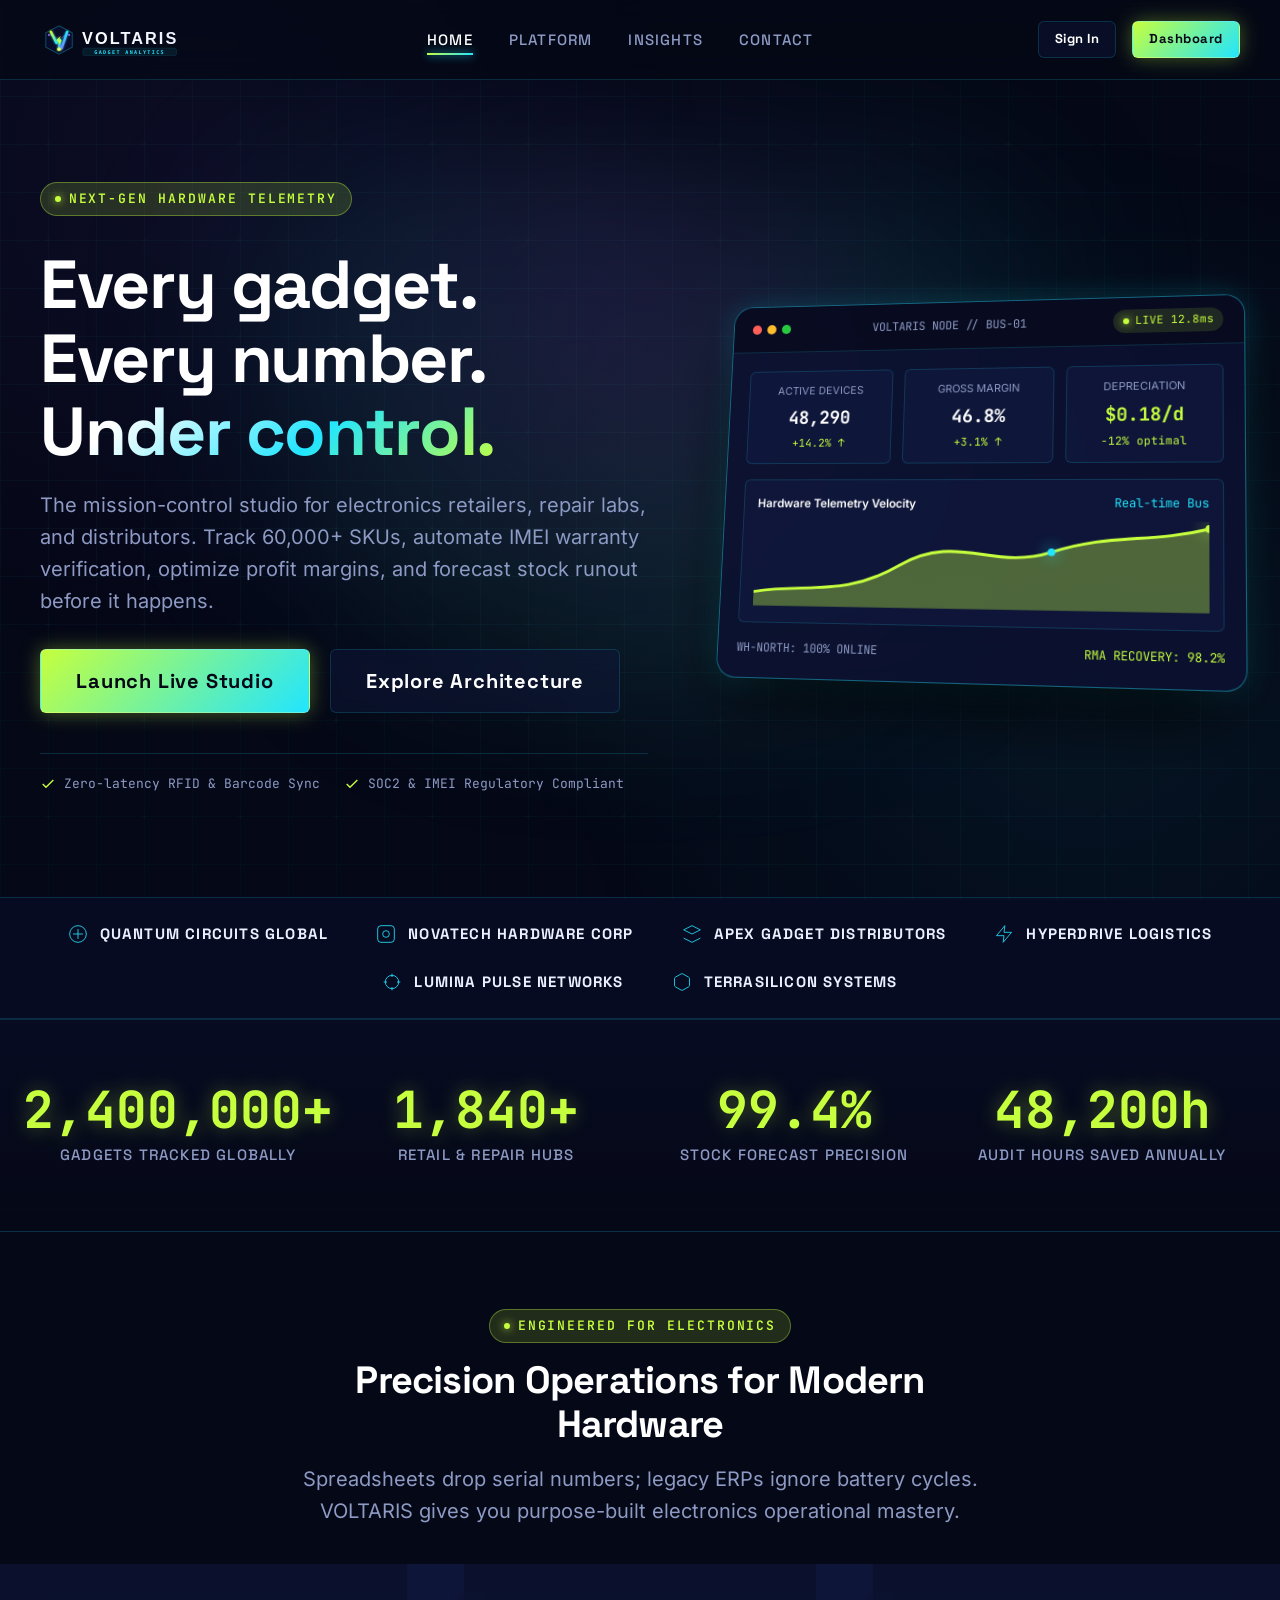
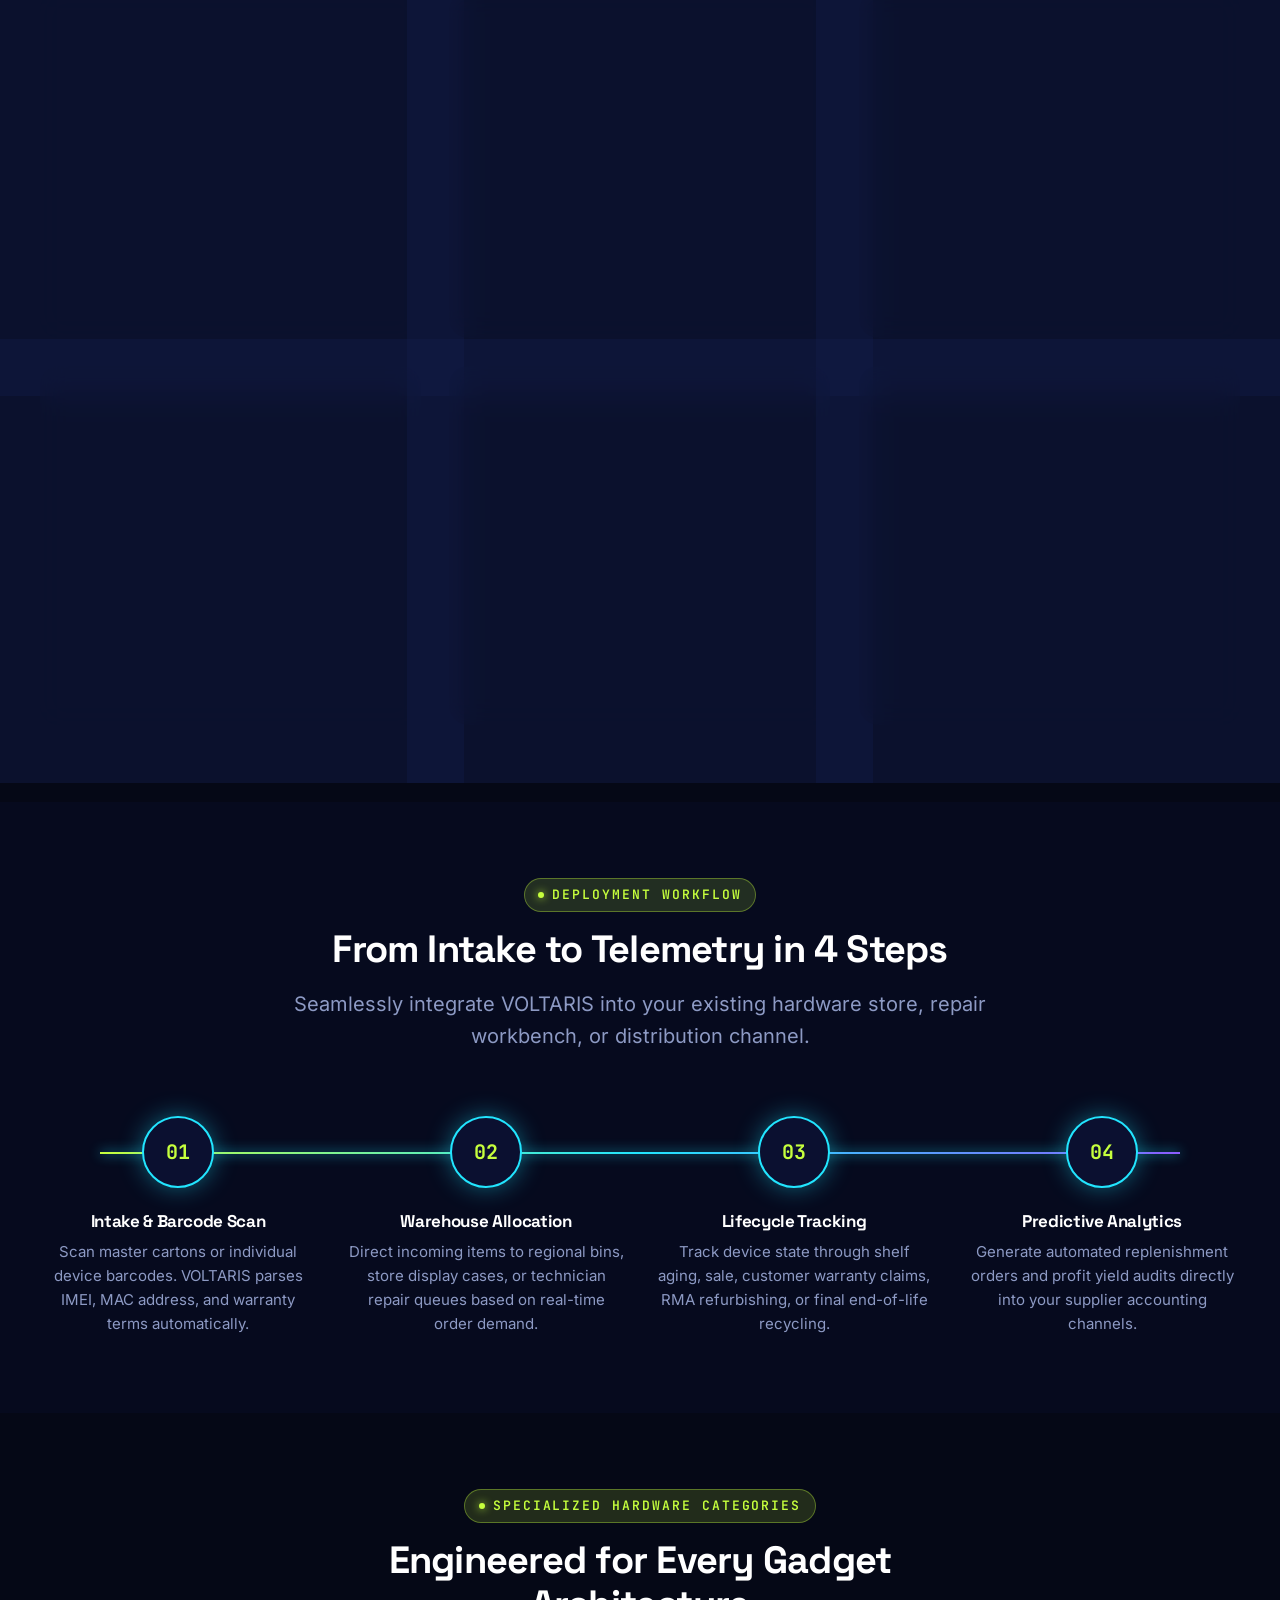
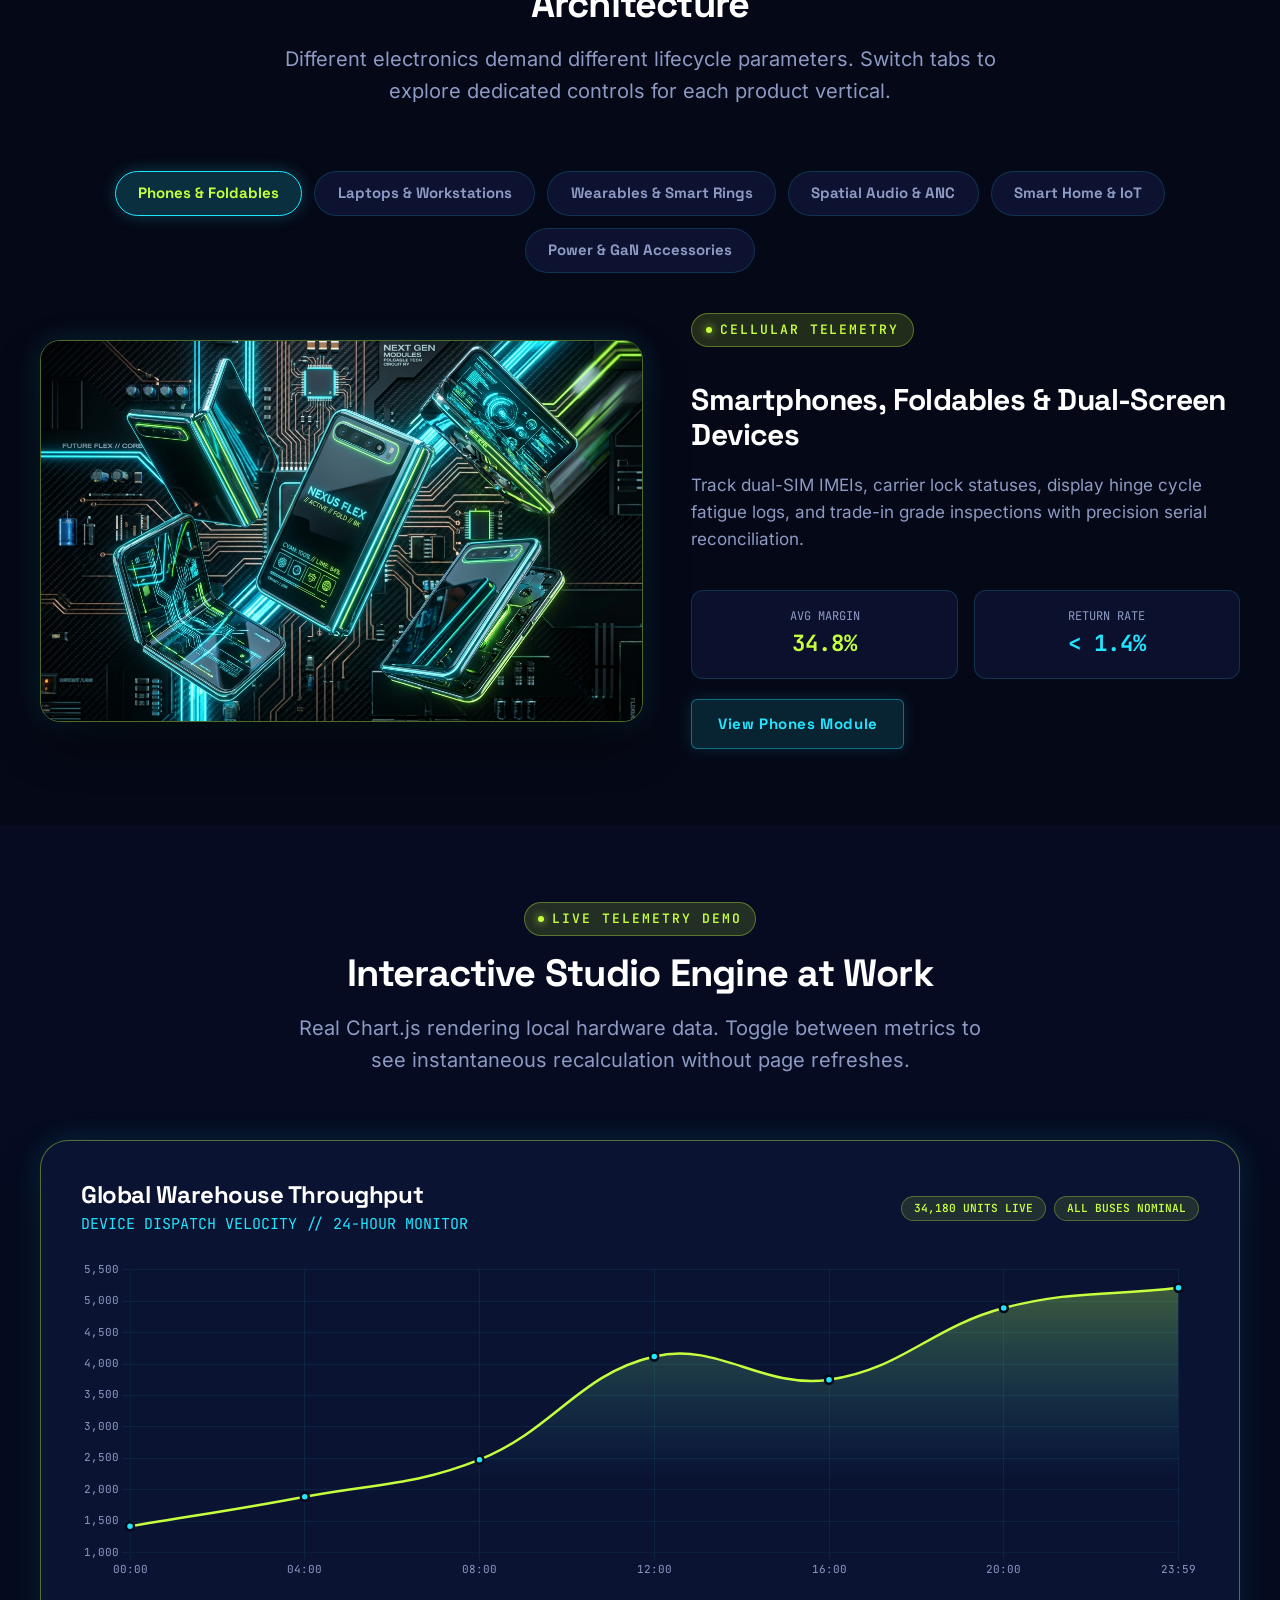
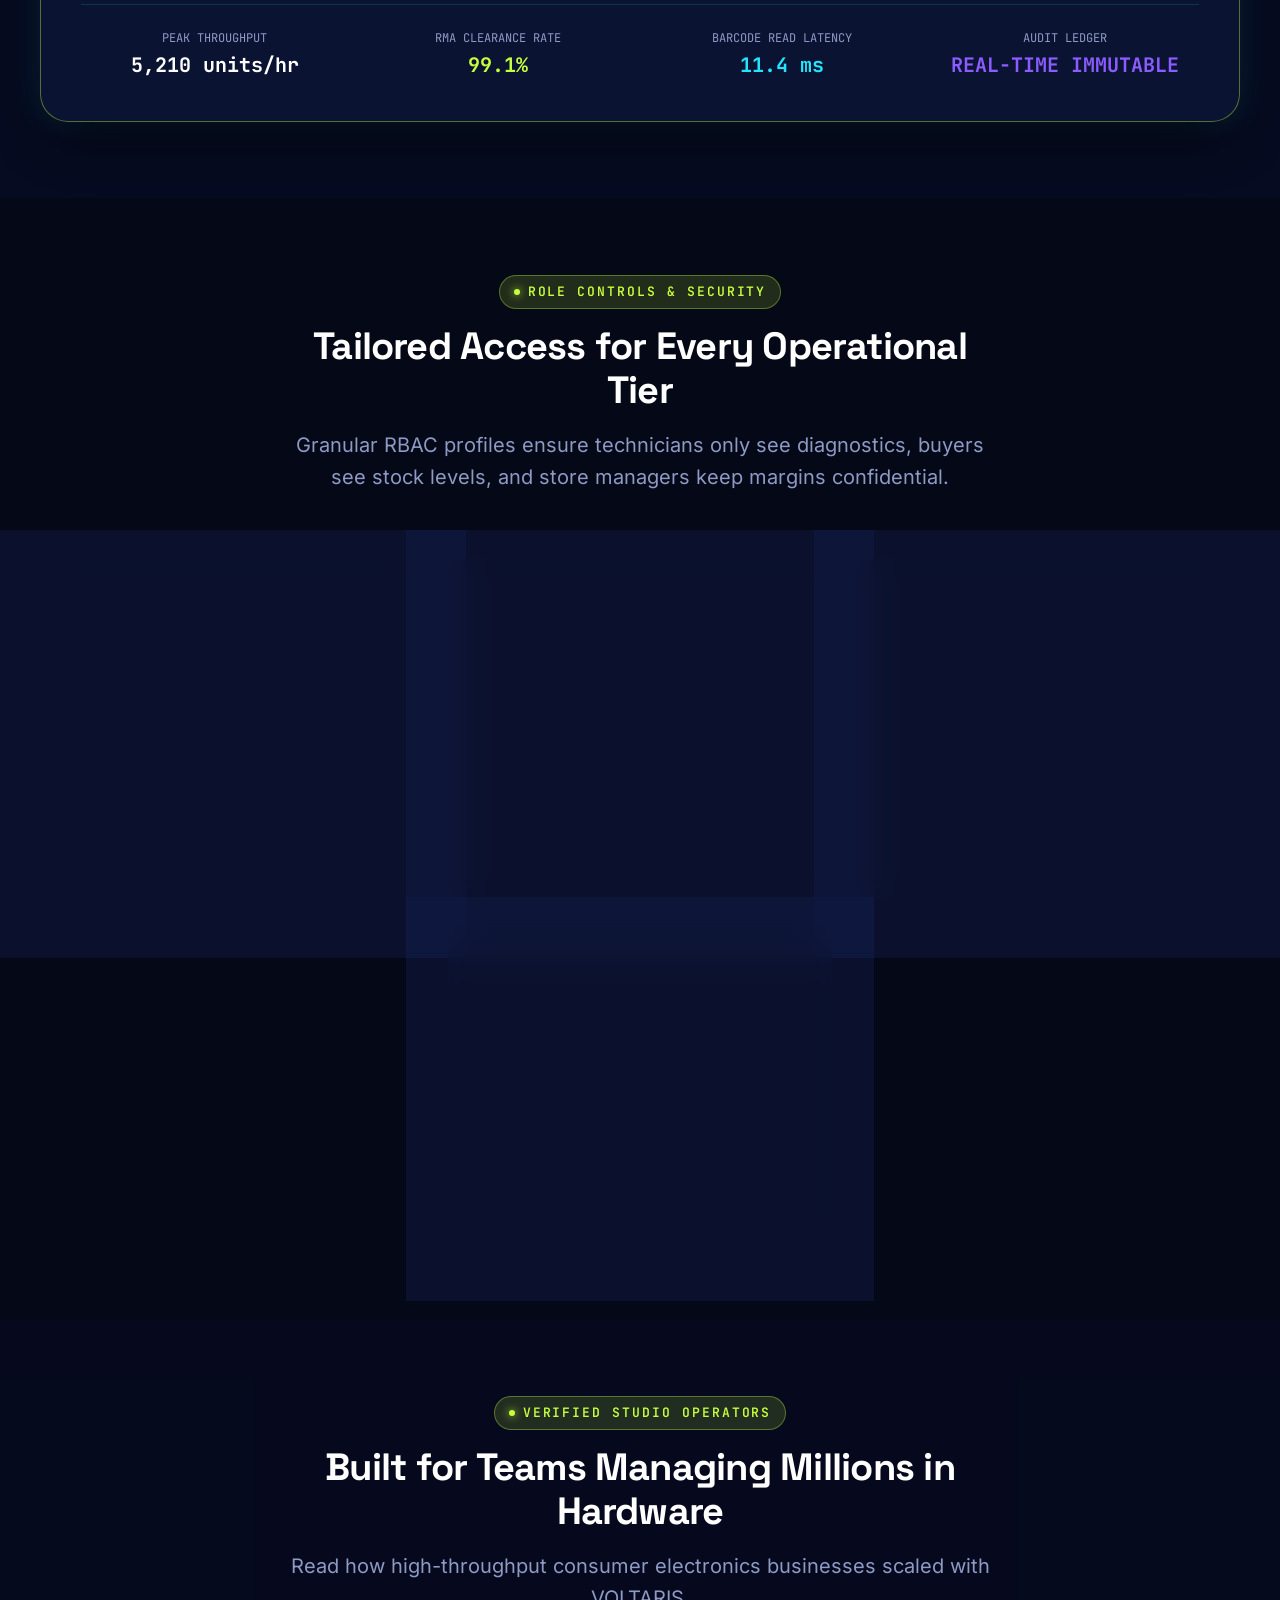
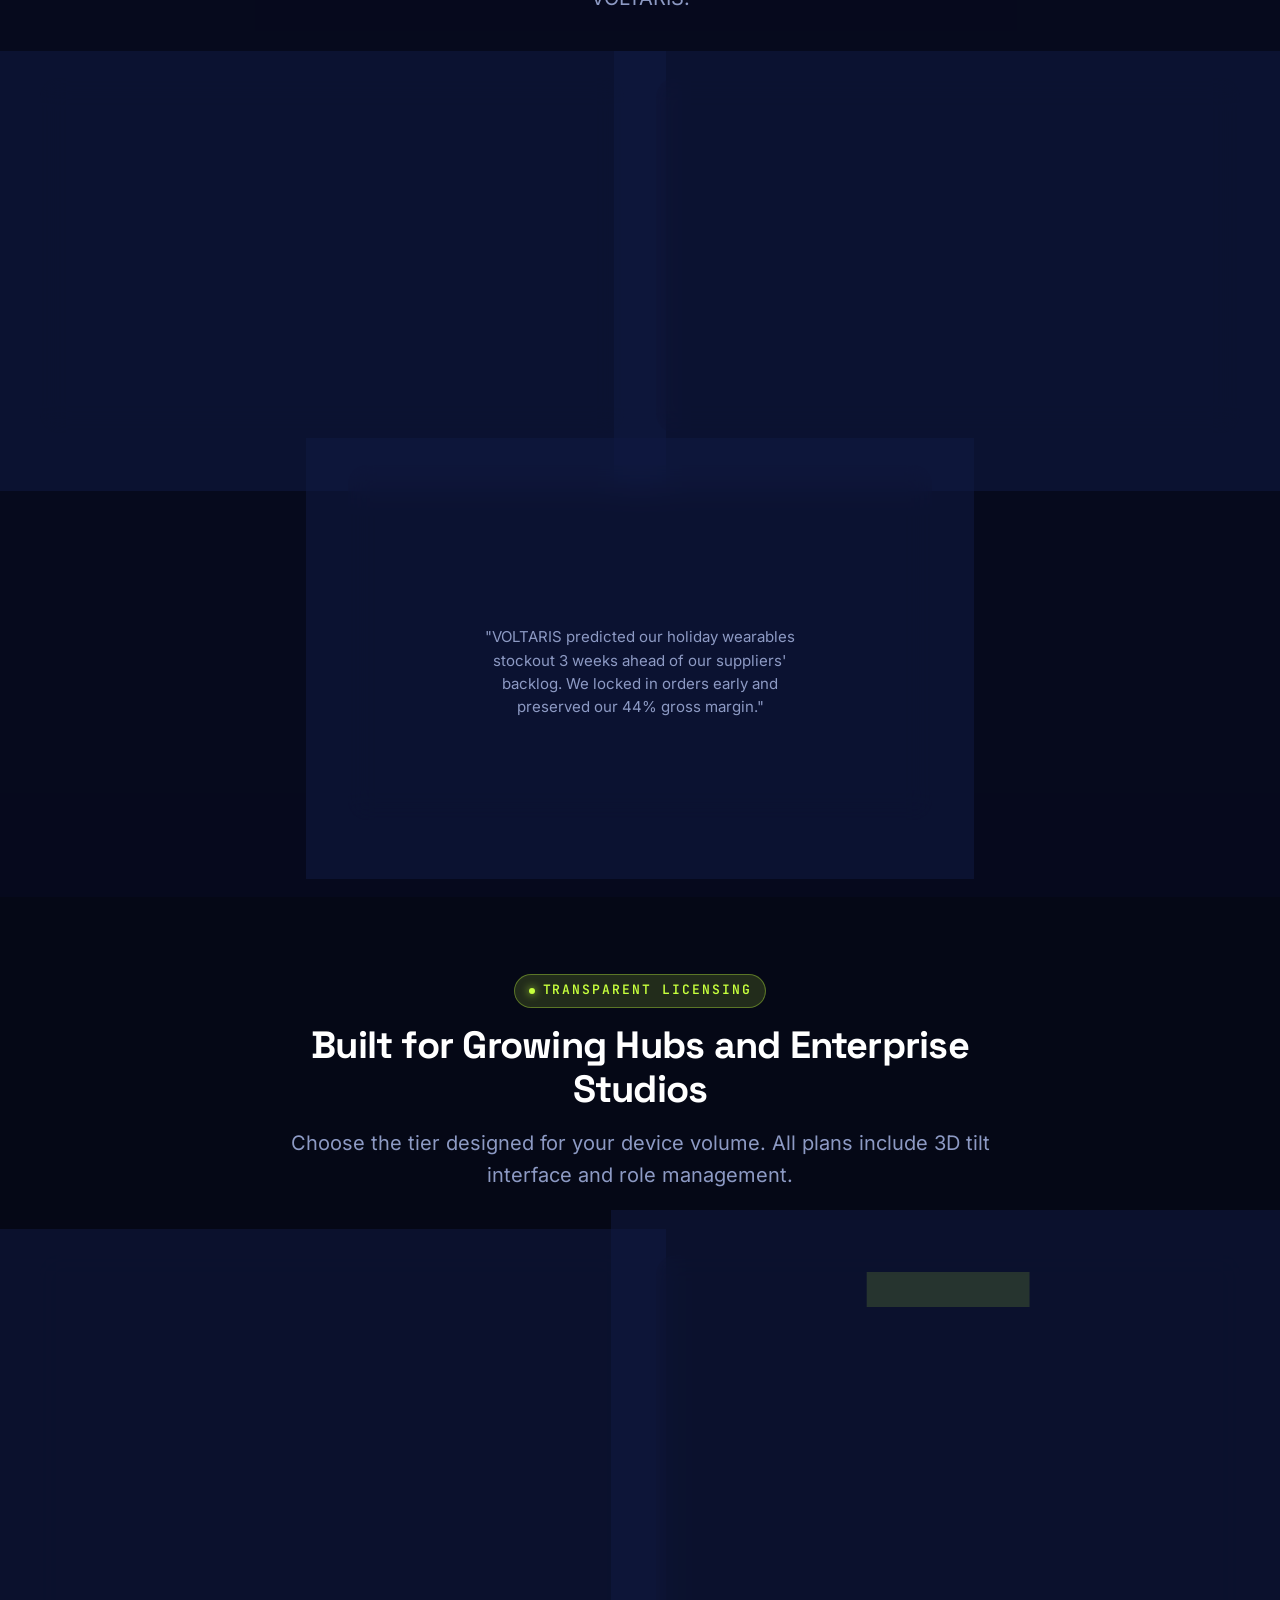
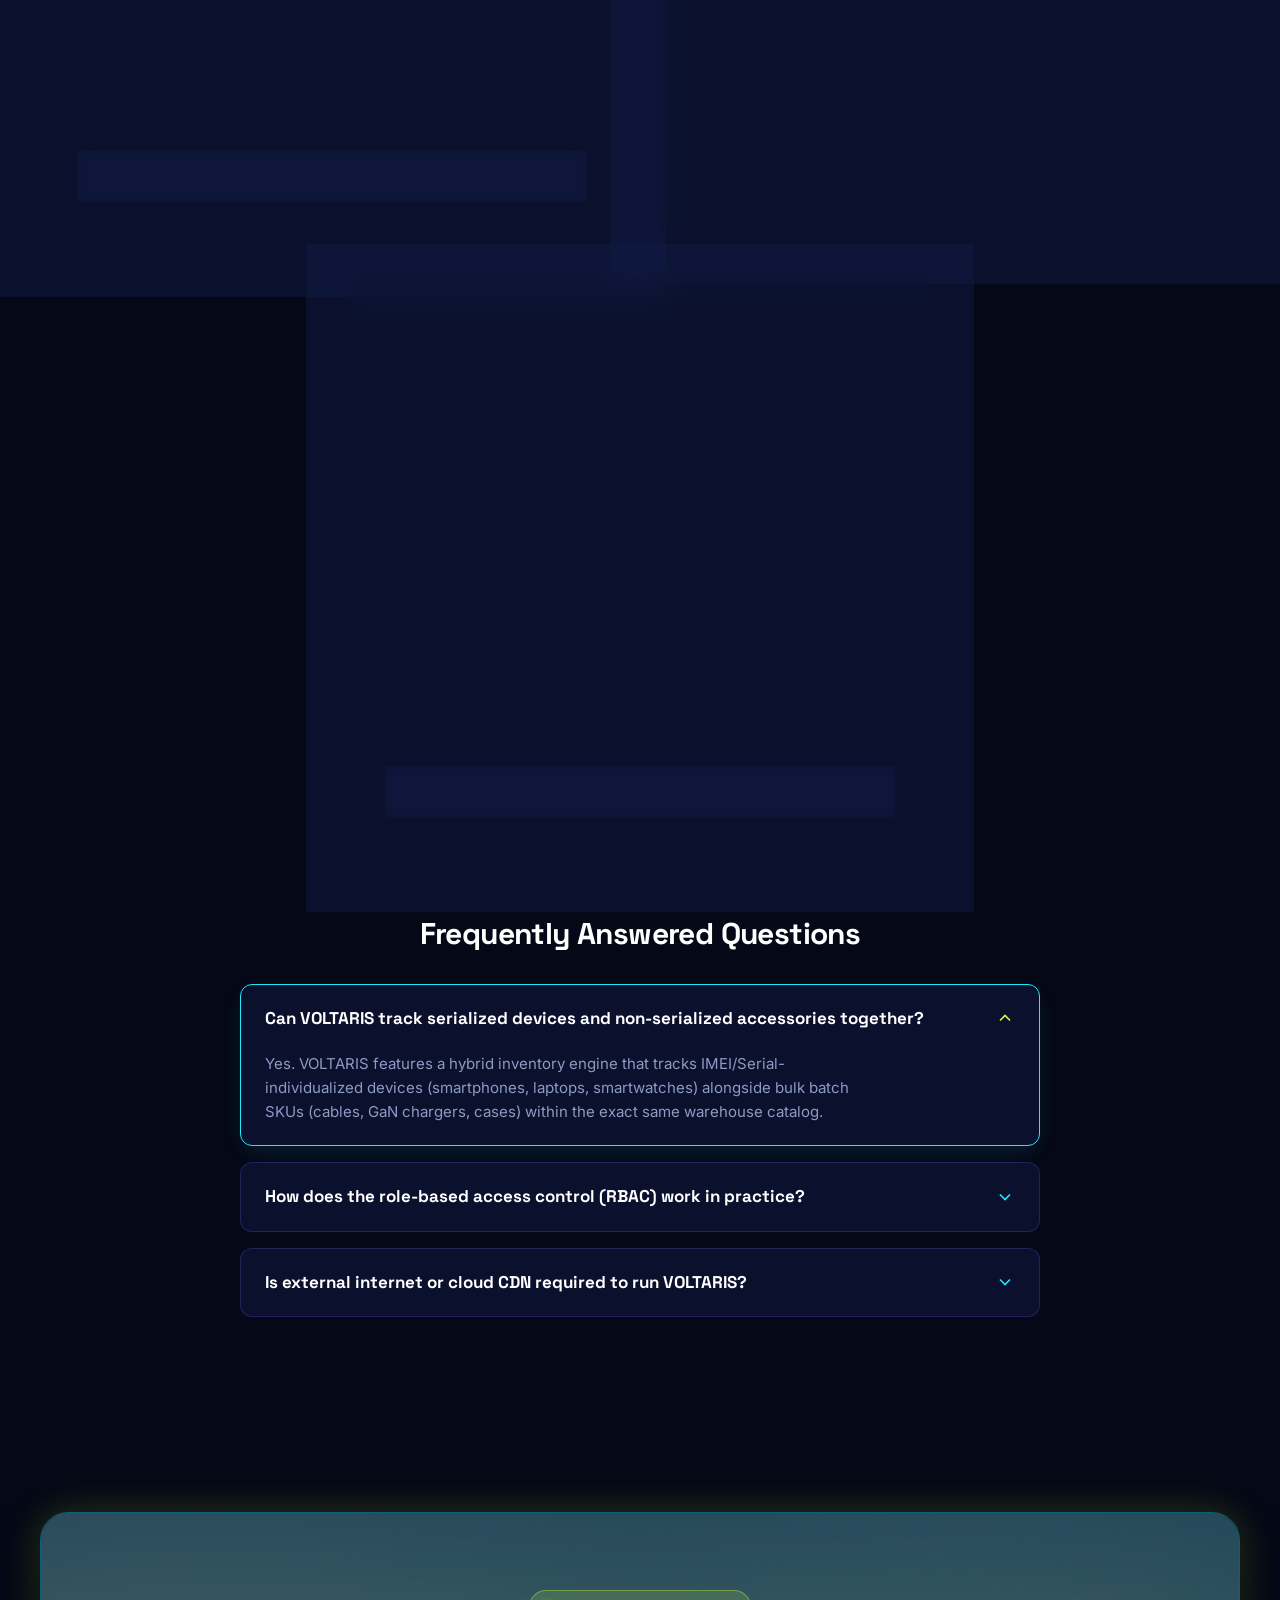
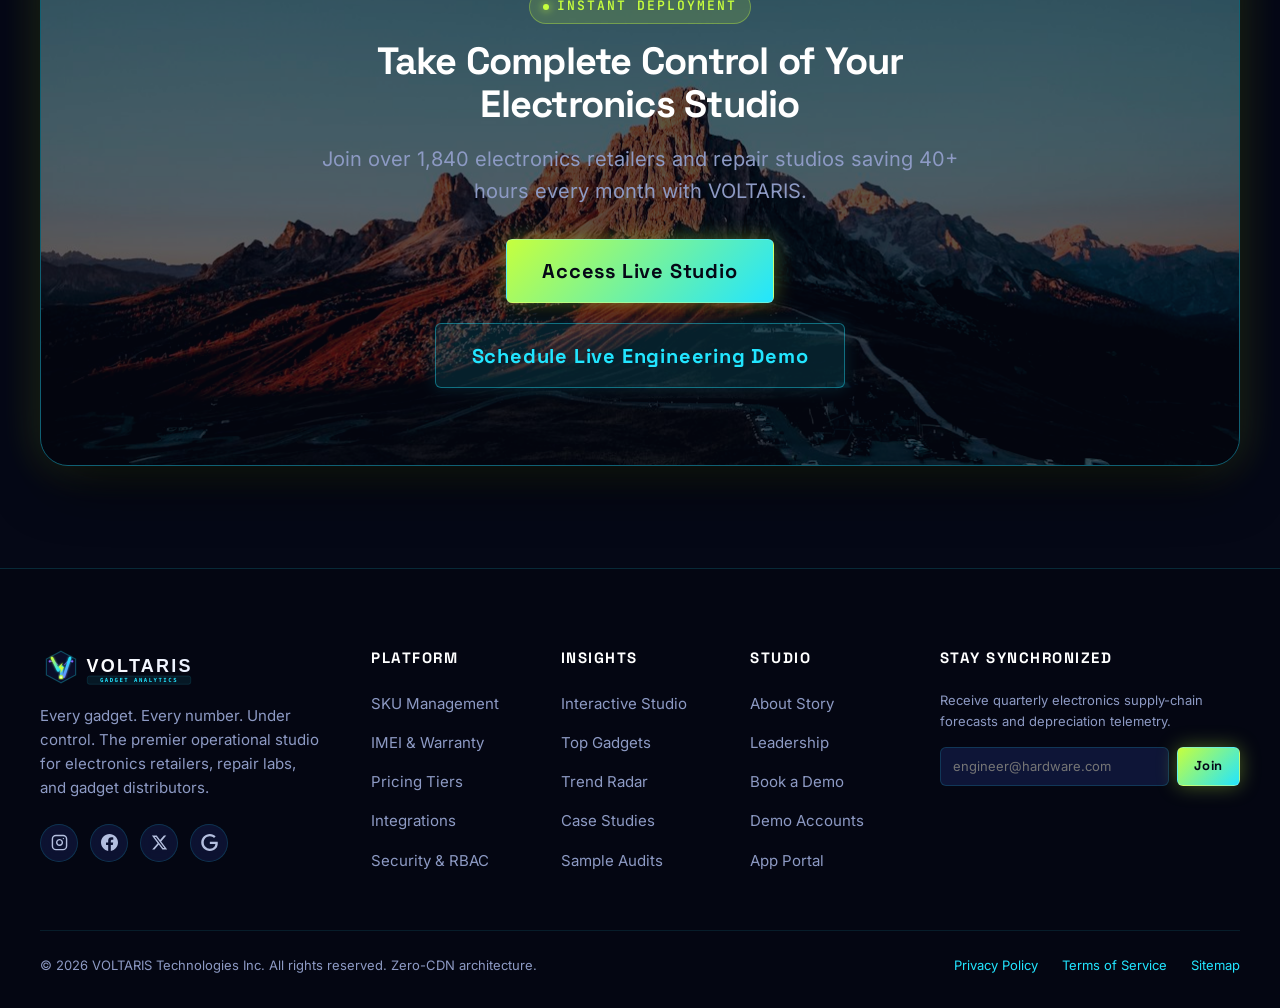
==== index.html @ 3b8cbc7a "first commit" ====
<!DOCTYPE html>
<html lang="en" data-theme="dark">
<head>
  <meta charset="UTF-8">
  <meta name="viewport" content="width=device-width, initial-scale=1.0">
  <title>VOLTARIS — Electronics Gadgets Management & Analytics Studio</title>
  <meta name="description" content="VOLTARIS is the premier management, warranty tracking, and predictive inventory analytics platform built specifically for high-velocity electronics retailers, repair studios, and gadget distributors.">
  <link rel="canonical" href="https://voltaris.studio/index.html">

  <!-- Open Graph / Twitter -->
  <meta property="og:type" content="website">
  <meta property="og:title" content="VOLTARIS — Every gadget. Every number. Under control.">
  <meta property="og:description" content="Manage inventory, track serial/IMEI device lifecycles, forecast stock run rates, and export itemized financial audits.">
  <meta property="og:image" content="images/hero/hero-gadgets-hologram.webp">
  <meta name="twitter:card" content="summary_large_image">

  <!-- Favicon -->
  <link rel="icon" type="image/svg+xml" href="images/brand/favicon.svg">

  <!-- Local Preloads -->
  <link rel="preload" href="assets/fonts/SpaceGrotesk-Bold.ttf" as="font" type="font/ttf" crossorigin>
  <link rel="preload" href="assets/fonts/Inter-Regular.ttf" as="font" type="font/ttf" crossorigin>
  <link rel="preload" href="assets/fonts/JetBrainsMono-Bold.ttf" as="font" type="font/ttf" crossorigin>

  <!-- Local Stylesheets -->
  <link rel="stylesheet" href="assets/css/tokens.css">
  <link rel="stylesheet" href="assets/css/base.css">
  <link rel="stylesheet" href="assets/css/components.css">
  <link rel="stylesheet" href="assets/css/pages.css">

  <!-- Structured Data (JSON-LD) -->
  <script type="application/ld+json">
  {
    "@context": "https://schema.org",
    "@type": "SoftwareApplication",
    "name": "VOLTARIS",
    "applicationCategory": "BusinessApplication",
    "operatingSystem": "All",
    "offers": {
      "@type": "Offer",
      "price": "149.00",
      "priceCurrency": "USD"
    },
    "description": "Electronics Gadgets Management & Analytics Studio for phones, laptops, wearables, audio, and smart devices."
  }
  </script>
</head>
<body>

  <!-- NAVIGATION BAR (STRICT: ONLY 4 LINKS: Home, Platform, Insights, Contact) -->
  <header class="site-header">
    <nav class="voltaris-nav" aria-label="Main Navigation">
      <div class="container nav-container">
        <a href="index.html" class="nav-brand" aria-label="Voltaris Home">
          <img src="images/brand/logo.svg" alt="VOLTARIS Logo" class="nav-logo-img" width="180" height="42">
        </a>

        <!-- STRICT: 4 LINKS ONLY -->
        <ul class="nav-links">
          <li><a href="index.html" class="nav-link active">Home</a></li>
          <li><a href="platform.html" class="nav-link">Platform</a></li>
          <li><a href="insights.html" class="nav-link">Insights</a></li>
          <li><a href="contact.html" class="nav-link">Contact</a></li>
        </ul>

        <!-- Right Side Nav Actions -->
        <div class="nav-actions">
          <a href="login.html" class="btn btn-ghost btn-sm">Sign In</a>
          <a href="dashboard.html" class="btn btn-volt btn-sm">Dashboard</a>
          <button class="mobile-nav-toggle" aria-label="Open Mobile Menu" type="button">
            <span></span>
            <span></span>
            <span></span>
          </button>
        </div>
      </div>
    </nav>
  </header>

  <!-- Mobile Drawer -->
  <div class="mobile-drawer" role="dialog" aria-modal="true">
    <img src="images/brand/logo.svg" alt="VOLTARIS" width="160" height="38" style="margin-bottom: 1rem;">
    <ul class="mobile-nav-links">
      <li><a href="index.html" class="nav-link active">Home</a></li>
      <li><a href="platform.html" class="nav-link">Platform</a></li>
      <li><a href="insights.html" class="nav-link">Insights</a></li>
      <li><a href="contact.html" class="nav-link">Contact</a></li>
    </ul>
    <div style="display:flex; gap:1rem; margin-top:1.5rem;">
      <a href="login.html" class="btn btn-ghost">Sign In</a>
      <a href="dashboard.html" class="btn btn-volt">Dashboard</a>
    </div>
  </div>

  <main id="main-content">

    <!-- SECTION 1: HERO -->
    <section class="hero-section" id="hero">
      <div class="hero-glow-bg"></div>
      <div class="container hero-grid">
        <div class="hero-content">
          <div class="section-tag">NEXT-GEN HARDWARE TELEMETRY</div>
          <h1 class="hero-title">
            Every gadget. Every number. <br>
            <span class="gradient-text">Under control.</span>
          </h1>
          <p class="hero-subtitle">
            The mission-control studio for electronics retailers, repair labs, and distributors. Track 60,000+ SKUs, automate IMEI warranty verification, optimize profit margins, and forecast stock runout before it happens.
          </p>
          <div class="hero-cta-group">
            <a href="dashboard.html" class="btn btn-volt btn-lg">Launch Live Studio</a>
            <a href="platform.html" class="btn btn-ghost btn-lg">Explore Architecture</a>
          </div>
          <div class="hero-trust-indicators">
            <div class="hero-trust-item">
              <svg viewBox="0 0 24 24" fill="none" stroke="currentColor" stroke-width="2"><polyline points="20 6 9 17 4 12"/></svg>
              <span>Zero-latency RFID & Barcode Sync</span>
            </div>
            <div class="hero-trust-item">
              <svg viewBox="0 0 24 24" fill="none" stroke="currentColor" stroke-width="2"><polyline points="20 6 9 17 4 12"/></svg>
              <span>SOC2 & IMEI Regulatory Compliant</span>
            </div>
          </div>
        </div>

        <!-- 3D Floating Dashboard Mock -->
        <div class="hero-mock-wrapper">
          <div class="mock-dashboard-shell">
            <div class="mock-topbar">
              <div class="mock-window-dots">
                <span class="mock-dot red"></span>
                <span class="mock-dot yellow"></span>
                <span class="mock-dot green"></span>
              </div>
              <div style="font-family:var(--font-mono); font-size:0.75rem; color:var(--muted);">VOLTARIS NODE // BUS-01</div>
              <div class="mock-live-pill">LIVE 12.8ms</div>
            </div>
            <div class="mock-body">
              <div class="mock-kpi-row">
                <div class="mock-kpi-chip">
                  <div class="mock-kpi-title">Active Devices</div>
                  <div class="mock-kpi-value" data-counter="48290">48,290</div>
                  <div class="mock-kpi-delta">+14.2% ↑</div>
                </div>
                <div class="mock-kpi-chip">
                  <div class="mock-kpi-title">Gross Margin</div>
                  <div class="mock-kpi-value">46.8%</div>
                  <div class="mock-kpi-delta">+3.1% ↑</div>
                </div>
                <div class="mock-kpi-chip">
                  <div class="mock-kpi-title">Depreciation</div>
                  <div class="mock-kpi-value" style="color:var(--volt);">$0.18/d</div>
                  <div class="mock-kpi-delta">-12% optimal</div>
                </div>
              </div>
              <div class="mock-chart-panel">
                <div style="display:flex; justify-content:space-between; margin-bottom:0.5rem; font-size:0.75rem;">
                  <span style="color:var(--text-pure); font-weight:600;">Hardware Telemetry Velocity</span>
                  <span style="font-family:var(--font-mono); color:var(--signal);">Real-time Bus</span>
                </div>
                <!-- SVG Canvas Graphic for Mock -->
                <svg class="mock-chart-svg" viewBox="0 0 480 90" fill="none">
                  <path d="M0,75 C60,65 100,80 160,45 C220,10 260,50 320,30 C380,10 420,20 480,5 L480,90 L0,90 Z" fill="url(#heroMockGrad)" opacity="0.35"/>
                  <path d="M0,75 C60,65 100,80 160,45 C220,10 260,50 320,30 C380,10 420,20 480,5" stroke="#C6FF3D" stroke-width="3" stroke-linecap="round"/>
                  <circle cx="320" cy="30" r="4" fill="#22E5FF" filter="drop-shadow(0 0 8px #22E5FF)"/>
                  <circle cx="480" cy="5" r="4" fill="#C6FF3D" filter="drop-shadow(0 0 8px #C6FF3D)"/>
                  <defs>
                    <linearGradient id="heroMockGrad" x1="0" y1="0" x2="0" y2="90">
                      <stop offset="0%" stop-color="#C6FF3D"/>
                      <stop offset="100%" stop-color="#22E5FF" stop-opacity="0"/>
                    </linearGradient>
                  </defs>
                </svg>
              </div>
              <div style="display:flex; justify-content:space-between; font-size:0.75rem; color:var(--muted); font-family:var(--font-mono);">
                <span>WH-NORTH: 100% ONLINE</span>
                <span style="color:var(--volt);">RMA RECOVERY: 98.2%</span>
              </div>
            </div>
          </div>
        </div>
      </div>
    </section>

    <!-- SECTION 2: TRUSTED-BY SHOWCASE -->
    <div class="marquee-container" aria-label="Partner Electronics Distributors">
      <div class="marquee-track">
        <div class="marquee-item"><svg viewBox="0 0 24 24" fill="none" stroke="currentColor"><circle cx="12" cy="12" r="10"/><path d="M12 6v12M6 12h12"/></svg> QUANTUM CIRCUITS GLOBAL</div>
        <div class="marquee-item"><svg viewBox="0 0 24 24" fill="none" stroke="currentColor"><rect x="2" y="2" width="20" height="20" rx="4"/><circle cx="12" cy="12" r="4"/></svg> NOVATECH HARDWARE CORP</div>
        <div class="marquee-item"><svg viewBox="0 0 24 24" fill="none" stroke="currentColor"><polygon points="12 2 2 7 12 12 22 7 12 2"/><polyline points="2 17 12 22 22 17"/></svg> APEX GADGET DISTRIBUTORS</div>
        <div class="marquee-item"><svg viewBox="0 0 24 24" fill="none" stroke="currentColor"><path d="M13 2L3 14h9l-1 8 10-12h-9l1-8z"/></svg> HYPERDRIVE LOGISTICS</div>
        <div class="marquee-item"><svg viewBox="0 0 24 24" fill="none" stroke="currentColor"><circle cx="12" cy="12" r="8"/><path d="M12 2v4M12 18v4M2 12h4M18 12h4"/></svg> LUMINA PULSE NETWORKS</div>
        <div class="marquee-item"><svg viewBox="0 0 24 24" fill="none" stroke="currentColor"><path d="M21 16V8a2 2 0 0 0-1-1.73l-7-4a2 2 0 0 0-2 0l-7 4A2 2 0 0 0 3 8v8a2 2 0 0 0 1 1.73l7 4a2 2 0 0 0 2 0l7-4A2 2 0 0 0 21 16z"/></svg> TERRASILICON SYSTEMS</div>
      </div>
    </div>

    <!-- SECTION 3: ANIMATED STATS BAND -->
    <section class="stats-band" id="stats">
      <div class="container stats-grid">
        <div class="stat-item">
          <div class="stat-number" data-counter="2400000" data-suffix="+">2,400,000+</div>
          <div class="stat-label">Gadgets Tracked Globally</div>
        </div>
        <div class="stat-item">
          <div class="stat-number" data-counter="1840" data-suffix="+">1,840+</div>
          <div class="stat-label">Retail & Repair Hubs</div>
        </div>
        <div class="stat-item">
          <div class="stat-number" data-counter="99.4" data-suffix="%">99.4%</div>
          <div class="stat-label">Stock Forecast Precision</div>
        </div>
        <div class="stat-item">
          <div class="stat-number" data-counter="48200" data-suffix="h">48,200h</div>
          <div class="stat-label">Audit Hours Saved Annually</div>
        </div>
      </div>
    </section>

    <!-- SECTION 4: CORE CAPABILITIES (6 TILT CARDS WITH ROTATING ELECTRONICS ANIMATIONS & STRICT CENTER ALIGNMENT) -->
    <section id="capabilities">
      <div class="container">
        <div class="section-header">
          <div class="section-tag">ENGINEERED FOR ELECTRONICS</div>
          <h2>Precision Operations for Modern Hardware</h2>
          <p>Spreadsheets drop serial numbers; legacy ERPs ignore battery cycles. VOLTARIS gives you purpose-built electronics operational mastery.</p>
        </div>

        <div class="capabilities-grid" style="display:grid; grid-template-columns: repeat(auto-fit, minmax(min(100%, 300px), 1fr)); gap: 1.75rem;">
          
          <!-- Card 1: Circuit-Border animation -->
          <div class="tilt-card-wrapper" data-tilt>
            <div class="tilt-card anim-circuit-border">
              <div class="tilt-card-content">
                <div class="card-icon-badge">
                  <svg viewBox="0 0 24 24" fill="none" stroke="currentColor"><path d="M20 7h-9M14 17H5M17 12H3"/><circle cx="17" cy="7" r="3"/><circle cx="7" cy="17" r="3"/><circle cx="21" cy="12" r="2"/></svg>
                </div>
                <h3 class="tilt-card-title">Omnichannel SKU Telemetry</h3>
                <p class="tilt-card-desc">Synchronize stocks across warehouses, pop-up stores, and trade-in counters with sub-millisecond barcode reconciliation.</p>
                <div class="tilt-card-metric">&lt; 15ms Sync Latency</div>
              </div>
            </div>
          </div>

          <!-- Card 2: Signal-Ring animation -->
          <div class="tilt-card-wrapper" data-tilt>
            <div class="tilt-card anim-signal-ring">
              <div class="tilt-card-content">
                <div class="card-icon-badge badge-hex">
                  <svg viewBox="0 0 24 24" fill="none" stroke="currentColor"><path d="M12 22s8-4 8-10V5l-8-3-8 3v7c0 6 8 10 8 10z"/><polyline points="9 11 12 14 15 11"/></svg>
                </div>
                <h3 class="tilt-card-title">IMEI & Serial Lifecycle</h3>
                <p class="tilt-card-desc">Audit exact device lineage from wholesale receiving to customer handover, warranty claim, and factory RMA dispatch.</p>
                <div class="tilt-card-metric">100% Traceability</div>
              </div>
            </div>
          </div>

          <!-- Card 3: Battery-Bar animation -->
          <div class="tilt-card-wrapper" data-tilt>
            <div class="tilt-card anim-battery-bar">
              <div class="tilt-card-content">
                <div class="card-icon-badge">
                  <svg viewBox="0 0 24 24" fill="none" stroke="currentColor"><rect x="1" y="6" width="18" height="12" rx="2"/><line x1="23" y1="11" x2="23" y2="13"/></svg>
                </div>
                <h3 class="tilt-card-title">Device Health Diagnostics</h3>
                <p class="tilt-card-desc">Monitor shelf battery preservation thresholds and firmware degradation across unboxed and refurbished inventories.</p>
                <div class="tilt-card-metric">Automated Alerts</div>
              </div>
            </div>
          </div>

          <!-- Card 4: Laser-Scan animation -->
          <div class="tilt-card-wrapper" data-tilt>
            <div class="tilt-card anim-laser-scan">
              <div class="tilt-card-content">
                <div class="card-icon-badge">
                  <svg viewBox="0 0 24 24" fill="none" stroke="currentColor"><path d="M3 3h6v6H3zM15 3h6v6h-6zM3 15h6v6H3z"/><circle cx="18" cy="18" r="3"/></svg>
                </div>
                <h3 class="tilt-card-title">Predictive Stock Depletion</h3>
                <p class="tilt-card-desc">Machine-learning forecasts analyze historical sell-through velocity to schedule purchase orders before stockout events occur.</p>
                <div class="tilt-card-metric">99.4% Accuracy</div>
              </div>
            </div>
          </div>

          <!-- Card 5: Blinking-LED animation -->
          <div class="tilt-card-wrapper" data-tilt>
            <div class="tilt-card anim-blinking-led">
              <div class="tilt-card-content">
                <div class="card-icon-badge badge-hex">
                  <svg viewBox="0 0 24 24" fill="none" stroke="currentColor"><circle cx="12" cy="12" r="10"/><polyline points="12 6 12 12 16 14"/></svg>
                </div>
                <h3 class="tilt-card-title">Dynamic Price Guardrails</h3>
                <p class="tilt-card-desc">Auto-calculate live margins against manufacturer price drops, wholesale rebates, and local currency fluctuations.</p>
                <div class="tilt-card-metric">+4.2% Profit Margin</div>
              </div>
            </div>
          </div>

          <!-- Card 6: Equalizer-Bars animation -->
          <div class="tilt-card-wrapper" data-tilt>
            <div class="tilt-card anim-equalizer-bars">
              <div class="tilt-card-content">
                <div class="card-icon-badge">
                  <svg viewBox="0 0 24 24" fill="none" stroke="currentColor"><path d="M14 2H6a2 2 0 0 0-2 2v16a2 2 0 0 0 2 2h12a2 2 0 0 0 2-2V8z"/><polyline points="14 2 14 8 20 8"/><line x1="16" y1="13" x2="8" y2="13"/><line x1="16" y1="17" x2="8" y2="17"/></svg>
                </div>
                <h3 class="tilt-card-title">Instant Compliance Audits</h3>
                <p class="tilt-card-desc">Generate one-click CSV ledgers, Excel tax reports, and cryptographically verified PDF audit packages for financial reviewers.</p>
                <div class="equalizer-wrapper">
                  <div class="equalizer-bar"></div>
                  <div class="equalizer-bar"></div>
                  <div class="equalizer-bar"></div>
                  <div class="equalizer-bar"></div>
                  <div class="equalizer-bar"></div>
                </div>
                <div class="tilt-card-metric" style="margin-top:0.5rem;">One-Click Export</div>
              </div>
            </div>
          </div>

        </div>
      </div>
    </section>

    <!-- SECTION 5: HOW IT WORKS (4-STEP TIMELINE WITH CIRCUIT CONNECTOR) -->
    <section id="how-it-works" style="background: rgba(11, 16, 48, 0.35);">
      <div class="container">
        <div class="section-header">
          <div class="section-tag">DEPLOYMENT WORKFLOW</div>
          <h2>From Intake to Telemetry in 4 Steps</h2>
          <p>Seamlessly integrate VOLTARIS into your existing hardware store, repair workbench, or distribution channel.</p>
        </div>

        <div class="timeline-wrapper">
          <div class="timeline-connector"></div>
          <div class="timeline-grid">
            
            <div class="timeline-step-card">
              <div class="timeline-node">01</div>
              <h3 style="margin-bottom:0.5rem; font-size:var(--fs-base);">Intake & Barcode Scan</h3>
              <p style="font-size:var(--fs-sm);">Scan master cartons or individual device barcodes. VOLTARIS parses IMEI, MAC address, and warranty terms automatically.</p>
            </div>

            <div class="timeline-step-card">
              <div class="timeline-node">02</div>
              <h3 style="margin-bottom:0.5rem; font-size:var(--fs-base);">Warehouse Allocation</h3>
              <p style="font-size:var(--fs-sm);">Direct incoming items to regional bins, store display cases, or technician repair queues based on real-time order demand.</p>
            </div>

            <div class="timeline-step-card">
              <div class="timeline-node">03</div>
              <h3 style="margin-bottom:0.5rem; font-size:var(--fs-base);">Lifecycle Tracking</h3>
              <p style="font-size:var(--fs-sm);">Track device state through shelf aging, sale, customer warranty claims, RMA refurbishing, or final end-of-life recycling.</p>
            </div>

            <div class="timeline-step-card">
              <div class="timeline-node">04</div>
              <h3 style="margin-bottom:0.5rem; font-size:var(--fs-base);">Predictive Analytics</h3>
              <p style="font-size:var(--fs-sm);">Generate automated replenishment orders and profit yield audits directly into your supplier accounting channels.</p>
            </div>

          </div>
        </div>
      </div>
    </section>

    <!-- SECTION 6: PRODUCT CATEGORY EXPLORER (TABS WITH LOCAL WEBP IMAGES + KPIS) -->
    <section id="categories">
      <div class="container">
        <div class="section-header">
          <div class="section-tag">SPECIALIZED HARDWARE CATEGORIES</div>
          <h2>Engineered for Every Gadget Architecture</h2>
          <p>Different electronics demand different lifecycle parameters. Switch tabs to explore dedicated controls for each product vertical.</p>
        </div>

        <div class="category-tabs-nav">
          <button type="button" class="cat-tab-btn active" data-category="phones">Phones & Foldables</button>
          <button type="button" class="cat-tab-btn" data-category="laptops">Laptops & Workstations</button>
          <button type="button" class="cat-tab-btn" data-category="wearables">Wearables & Smart Rings</button>
          <button type="button" class="cat-tab-btn" data-category="audio">Spatial Audio & ANC</button>
          <button type="button" class="cat-tab-btn" data-category="smarthome">Smart Home & IoT</button>
          <button type="button" class="cat-tab-btn" data-category="accessories">Power & GaN Accessories</button>
        </div>

        <!-- Tab 1: Phones -->
        <div class="category-tab-pane active" data-category-pane="phones">
          <div class="cat-img-box">
            <img src="images/products/cat-phones.webp" alt="Next-generation foldable smartphones on circuit board with neon rim lighting" width="800" height="600" loading="lazy">
          </div>
          <div class="cat-info-box">
            <div class="section-tag">CELLULAR TELEMETRY</div>
            <h3>Smartphones, Foldables & Dual-Screen Devices</h3>
            <p>Track dual-SIM IMEIs, carrier lock statuses, display hinge cycle fatigue logs, and trade-in grade inspections with precision serial reconciliation.</p>
            <div class="cat-kpis-grid">
              <div class="cat-kpi-card">
                <div style="font-size:0.75rem; color:var(--muted); font-family:var(--font-mono);">AVG MARGIN</div>
                <div style="font-size:1.4rem; font-weight:700; color:var(--volt); font-family:var(--font-mono);">34.8%</div>
              </div>
              <div class="cat-kpi-card">
                <div style="font-size:0.75rem; color:var(--muted); font-family:var(--font-mono);">RETURN RATE</div>
                <div style="font-size:1.4rem; font-weight:700; color:var(--signal); font-family:var(--font-mono);">&lt; 1.4%</div>
              </div>
            </div>
            <a href="platform.html" class="btn btn-signal">View Phones Module</a>
          </div>
        </div>

        <!-- Tab 2: Laptops -->
        <div class="category-tab-pane" data-category-pane="laptops">
          <div class="cat-img-box">
            <img src="images/products/cat-laptops.webp" alt="Titanium slim workstation laptop with illuminated keyboard and holographic code" width="800" height="600" loading="lazy">
          </div>
          <div class="cat-info-box">
            <div class="section-tag">COMPUTE FLEET</div>
            <h3>Workstations, Ultrabooks & Gaming Laptops</h3>
            <p>Manage CPU/GPU specification variations, SSD health wear leveling, OEM extended warranties, and enterprise bulk deployment tagging.</p>
            <div class="cat-kpis-grid">
              <div class="cat-kpi-card">
                <div style="font-size:0.75rem; color:var(--muted); font-family:var(--font-mono);">AVG MARGIN</div>
                <div style="font-size:1.4rem; font-weight:700; color:var(--volt); font-family:var(--font-mono);">32.6%</div>
              </div>
              <div class="cat-kpi-card">
                <div style="font-size:0.75rem; color:var(--muted); font-family:var(--font-mono);">TURNOVER VELOCITY</div>
                <div style="font-size:1.4rem; font-weight:700; color:var(--signal); font-family:var(--font-mono);">21 Days</div>
              </div>
            </div>
            <a href="platform.html" class="btn btn-signal">View Laptops Module</a>
          </div>
        </div>

        <!-- Tab 3: Wearables -->
        <div class="category-tab-pane" data-category-pane="wearables">
          <div class="cat-img-box">
            <img src="images/products/cat-wearables.webp" alt="Titanium smartwatch with biometric holographic optical sensor and smart ring" width="800" height="600" loading="lazy">
          </div>
          <div class="cat-info-box">
            <div class="section-tag">BIOMETRIC HARDWARE</div>
            <h3>Smartwatches, Sports Trackers & Rings</h3>
            <p>Monitor optical sensor calibration batches, IP68 water resistance seals, skin-contact hygiene certifications, and micro-battery shelf maintenance.</p>
            <div class="cat-kpis-grid">
              <div class="cat-kpi-card">
                <div style="font-size:0.75rem; color:var(--muted); font-family:var(--font-mono);">AVG MARGIN</div>
                <div style="font-size:1.4rem; font-weight:700; color:var(--volt); font-family:var(--font-mono);">44.2%</div>
              </div>
              <div class="cat-kpi-card">
                <div style="font-size:0.75rem; color:var(--muted); font-family:var(--font-mono);">UNITS ACTIVE</div>
                <div style="font-size:1.4rem; font-weight:700; color:var(--signal); font-family:var(--font-mono);">82,400+</div>
              </div>
            </div>
            <a href="platform.html" class="btn btn-signal">View Wearables Module</a>
          </div>
        </div>

        <!-- Tab 4: Audio -->
        <div class="category-tab-pane" data-category-pane="audio">
          <div class="cat-img-box">
            <img src="images/products/cat-audio.webp" alt="High-fidelity noise-cancelling headphones and wireless earbuds with soundwave rings" width="800" height="600" loading="lazy">
          </div>
          <div class="cat-info-box">
            <div class="section-tag">ACOUSTIC ENGINEERING</div>
            <h3>ANC Headphones, Studio Pods & Soundbars</h3>
            <p>Track driver batch matching, Bluetooth BLE pairing serials, ear-cushion refurbishment inventory, and high-margin seasonal bundle sales.</p>
            <div class="cat-kpis-grid">
              <div class="cat-kpi-card">
                <div style="font-size:0.75rem; color:var(--muted); font-family:var(--font-mono);">AVG MARGIN</div>
                <div style="font-size:1.4rem; font-weight:700; color:var(--volt); font-family:var(--font-mono);">48.5%</div>
              </div>
              <div class="cat-kpi-card">
                <div style="font-size:0.75rem; color:var(--muted); font-family:var(--font-mono);">STOCK VELOCITY</div>
                <div style="font-size:1.4rem; font-weight:700; color:var(--signal); font-family:var(--font-mono);">410/mo</div>
              </div>
            </div>
            <a href="platform.html" class="btn btn-signal">View Audio Module</a>
          </div>
        </div>

        <!-- Tab 5: Smart Home -->
        <div class="category-tab-pane" data-category-pane="smarthome">
          <div class="cat-img-box">
            <img src="images/products/cat-smarthome.webp" alt="Smart home interactive glass touchscreen hub console and security telemetry" width="800" height="600" loading="lazy">
          </div>
          <div class="cat-info-box">
            <div class="section-tag">IOT ECOSYSTEMS</div>
            <h3>Control Hubs, AI Cameras & Environmental Nodes</h3>
            <p>Manage Matter protocol firmware variants, Wi-Fi 6E chipset lots, security camera MAC pairings, and home installer distribution channels.</p>
            <div class="cat-kpis-grid">
              <div class="cat-kpi-card">
                <div style="font-size:0.75rem; color:var(--muted); font-family:var(--font-mono);">AVG MARGIN</div>
                <div style="font-size:1.4rem; font-weight:700; color:var(--volt); font-family:var(--font-mono);">45.8%</div>
              </div>
              <div class="cat-kpi-card">
                <div style="font-size:0.75rem; color:var(--muted); font-family:var(--font-mono);">HUB COMPATIBILITY</div>
                <div style="font-size:1.4rem; font-weight:700; color:var(--signal); font-family:var(--font-mono);">100% Matter</div>
              </div>
            </div>
            <a href="platform.html" class="btn btn-signal">View Smart Home Module</a>
          </div>
        </div>

        <!-- Tab 6: Accessories -->
        <div class="category-tab-pane" data-category-pane="accessories">
          <div class="cat-img-box">
            <img src="images/products/cat-accessories.webp" alt="High-power GaN transparent magnetic charger and Thunderbolt docking station" width="800" height="600" loading="lazy">
          </div>
          <div class="cat-info-box">
            <div class="section-tag">POWER INFRASTRUCTURE</div>
            <h3>GaN Fast Chargers, Docks & Braided Cables</h3>
            <p>High-volume accessory replenishment algorithms, margin optimization on point-of-sale impulse purchases, and bulk packaging barcodes.</p>
            <div class="cat-kpis-grid">
              <div class="cat-kpi-card">
                <div style="font-size:0.75rem; color:var(--muted); font-family:var(--font-mono);">AVG MARGIN</div>
                <div style="font-size:1.4rem; font-weight:700; color:var(--volt); font-family:var(--font-mono);">58.4%</div>
              </div>
              <div class="cat-kpi-card">
                <div style="font-size:0.75rem; color:var(--muted); font-family:var(--font-mono);">TURNOVER TIME</div>
                <div style="font-size:1.4rem; font-weight:700; color:var(--signal); font-family:var(--font-mono);">9.5 Days</div>
              </div>
            </div>
            <a href="platform.html" class="btn btn-signal">View Accessories Module</a>
          </div>
        </div>

      </div>
    </section>

    <!-- SECTION 7: LIVE MINI-DASHBOARD PREVIEW -->
    <section id="preview" style="background: rgba(11, 16, 48, 0.45);">
      <div class="container">
        <div class="section-header">
          <div class="section-tag">LIVE TELEMETRY DEMO</div>
          <h2>Interactive Studio Engine at Work</h2>
          <p>Real Chart.js rendering local hardware data. Toggle between metrics to see instantaneous recalculation without page refreshes.</p>
        </div>

        <div style="background:var(--bg-card); border:1px solid var(--border-line-hover); border-radius:var(--radius-xl); padding:clamp(1.5rem, 4vw, 2.5rem); box-shadow:var(--shadow-elevated);">
          <div style="display:flex; justify-content:space-between; align-items:center; margin-bottom:1.5rem; flex-wrap:wrap; gap:1rem;">
            <div>
              <h3 style="font-size:var(--fs-lg); margin-bottom:0.25rem;">Global Warehouse Throughput</h3>
              <p style="font-size:var(--fs-sm); font-family:var(--font-mono); color:var(--signal);">DEVICE DISPATCH VELOCITY // 24-HOUR MONITOR</p>
            </div>
            <div style="display:flex; gap:0.5rem;">
              <span class="status-chip in-stock">34,180 UNITS LIVE</span>
              <span class="status-chip in-stock">ALL BUSES NOMINAL</span>
            </div>
          </div>
          
          <div style="position:relative; width:100%; height:320px;">
            <canvas id="homeMiniChart"></canvas>
          </div>
          
          <div style="display:grid; grid-template-columns:repeat(auto-fit, minmax(200px, 1fr)); gap:1rem; margin-top:1.5rem; padding-top:1.5rem; border-top:1px solid var(--border-line);">
            <div style="text-align:center;">
              <div style="font-size:0.75rem; color:var(--muted); font-family:var(--font-mono);">PEAK THROUGHPUT</div>
              <div style="font-size:1.25rem; font-weight:700; color:var(--text-pure); font-family:var(--font-mono);">5,210 units/hr</div>
            </div>
            <div style="text-align:center;">
              <div style="font-size:0.75rem; color:var(--muted); font-family:var(--font-mono);">RMA CLEARANCE RATE</div>
              <div style="font-size:1.25rem; font-weight:700; color:var(--volt); font-family:var(--font-mono);">99.1%</div>
            </div>
            <div style="text-align:center;">
              <div style="font-size:0.75rem; color:var(--muted); font-family:var(--font-mono);">BARCODE READ LATENCY</div>
              <div style="font-size:1.25rem; font-weight:700; color:var(--signal); font-family:var(--font-mono);">11.4 ms</div>
            </div>
            <div style="text-align:center;">
              <div style="font-size:0.75rem; color:var(--muted); font-family:var(--font-mono);">AUDIT LEDGER</div>
              <div style="font-size:1.25rem; font-weight:700; color:var(--plasma); font-family:var(--font-mono);">REAL-TIME IMMUTABLE</div>
            </div>
          </div>
        </div>
      </div>
    </section>

    <!-- SECTION 8: ROLE-BASED ACCESS TEASER -->
    <section id="rbac">
      <div class="container">
        <div class="section-header">
          <div class="section-tag">ROLE CONTROLS & SECURITY</div>
          <h2>Tailored Access for Every Operational Tier</h2>
          <p>Granular RBAC profiles ensure technicians only see diagnostics, buyers see stock levels, and store managers keep margins confidential.</p>
        </div>

        <div class="roles-grid" style="display:grid; grid-template-columns:repeat(auto-fit, minmax(260px, 1fr)); gap:1.5rem;">
          
          <!-- Role 1: Admin -->
          <div class="tilt-card-wrapper" data-tilt>
            <div class="tilt-card">
              <div class="tilt-card-content">
                <div class="card-icon-badge" style="color:var(--volt);">
                  <svg viewBox="0 0 24 24" fill="none" stroke="currentColor"><path d="M12 2l3.09 6.26L22 9.27l-5 4.87 1.18 6.88L12 17.77l-6.18 3.25L7 14.14 2 9.27l6.91-1.01L12 2z"/></svg>
                </div>
                <h3 class="tilt-card-title">Studio Admin</h3>
                <p class="tilt-card-desc">Full governance over all global warehouses, user provisioning, custom pricing formula creation, and API credential management.</p>
                <div class="tilt-card-metric" style="color:var(--volt);">Full Privileges</div>
              </div>
            </div>
          </div>

          <!-- Role 2: Manager -->
          <div class="tilt-card-wrapper" data-tilt>
            <div class="tilt-card">
              <div class="tilt-card-content">
                <div class="card-icon-badge badge-hex" style="color:var(--signal);">
                  <svg viewBox="0 0 24 24" fill="none" stroke="currentColor"><path d="M17 21v-2a4 4 0 0 0-4-4H5a4 4 0 0 0-4 4v2"/><circle cx="9" cy="7" r="4"/><path d="M23 21v-2a4 4 0 0 0-3-3.87"/><path d="M16 3.13a4 4 0 0 1 0 7.75"/></svg>
                </div>
                <h3 class="tilt-card-title">Warehouse Manager</h3>
                <p class="tilt-card-desc">Complete inventory replenishment power, purchase order creation, batch returns authorization, and audit export abilities.</p>
                <div class="tilt-card-metric" style="color:var(--signal);">Operations Lead</div>
              </div>
            </div>
          </div>

          <!-- Role 3: Analyst -->
          <div class="tilt-card-wrapper" data-tilt>
            <div class="tilt-card">
              <div class="tilt-card-content">
                <div class="card-icon-badge" style="color:var(--plasma);">
                  <svg viewBox="0 0 24 24" fill="none" stroke="currentColor"><line x1="18" y1="20" x2="18" y2="10"/><line x1="12" y1="20" x2="12" y2="4"/><line x1="6" y1="20" x2="6" y2="14"/></svg>
                </div>
                <h3 class="tilt-card-title">Hardware Analyst</h3>
                <p class="tilt-card-desc">Full access to deep predictive modeling, cohort margin heatmaps, and customizable CSV/Excel report generation.</p>
                <div class="tilt-card-metric" style="color:var(--plasma);">Data & Analytics</div>
              </div>
            </div>
          </div>

          <!-- Role 4: Viewer -->
          <div class="tilt-card-wrapper" data-tilt>
            <div class="tilt-card">
              <div class="tilt-card-content">
                <div class="card-icon-badge badge-hex" style="color:var(--amber);">
                  <svg viewBox="0 0 24 24" fill="none" stroke="currentColor"><circle cx="12" cy="12" r="10"/><line x1="12" y1="8" x2="12" y2="12"/><line x1="12" y1="16" x2="12.01" y2="16"/></svg>
                </div>
                <h3 class="tilt-card-title">Audit Viewer</h3>
                <p class="tilt-card-desc">Read-only overview telemetry for external financial controllers, store associates, and logistics dispatchers.</p>
                <div class="tilt-card-metric" style="color:var(--amber);">Read Only</div>
              </div>
            </div>
          </div>

        </div>
      </div>
    </section>

    <!-- SECTION 9: TESTIMONIALS (TILT-CARD CAROUSEL) -->
    <section id="testimonials" style="background: rgba(11, 16, 48, 0.3);">
      <div class="container">
        <div class="section-header">
          <div class="section-tag">VERIFIED STUDIO OPERATORS</div>
          <h2>Built for Teams Managing Millions in Hardware</h2>
          <p>Read how high-throughput consumer electronics businesses scaled with VOLTARIS.</p>
        </div>

        <div class="testimonials-grid" style="display:grid; grid-template-columns: repeat(auto-fit, minmax(min(100%, 300px), 1fr)); gap: 2rem;">
          
          <div class="tilt-card-wrapper" data-tilt>
            <div class="tilt-card">
              <div class="tilt-card-content">
                <div class="card-icon-badge">
                  <svg viewBox="0 0 24 24" fill="none" stroke="currentColor"><path d="M3 21c3 0 7-1 7-8V5c0-1.25-.756-2.017-2-2H4c-1.25 0-2 .75-2 1.972V11c0 1.25.75 2 2 2 1 0 1 0 1 1v1c0 1-1 2-2 2s-1 .008-1 1.031V20c0 1 0 1 1 1z"/><path d="M15 21c3 0 7-1 7-8V5c0-1.25-.757-2.017-2-2h-4c-1.25 0-2 .75-2 1.972V11c0 1.25.75 2 2 2 1 0 1 0 1 1v1c0 1-1 2-2 2s-1 .008-1 1.031V20c0 1 0 1 1 1z"/></svg>
                </div>
                <h3 class="tilt-card-title">"Eliminated Discrepancies Overnight"</h3>
                <p class="tilt-card-desc">"Tracking 40,000 serialized smartphones with spreadsheets was a nightmare. VOLTARIS gave us instant IMEI reconciliation across 18 regional retail branches."</p>
                <div class="tilt-card-metric" style="font-size:0.875rem;">
                  <strong style="color:var(--text-pure);">Marcus Vance</strong><br>
                  <span style="color:var(--muted); font-size:0.75rem;">VP Operations, Nexus Mobile</span>
                </div>
              </div>
            </div>
          </div>

          <div class="tilt-card-wrapper" data-tilt>
            <div class="tilt-card">
              <div class="tilt-card-content">
                <div class="card-icon-badge badge-hex">
                  <svg viewBox="0 0 24 24" fill="none" stroke="currentColor"><path d="M3 21c3 0 7-1 7-8V5c0-1.25-.756-2.017-2-2H4c-1.25 0-2 .75-2 1.972V11c0 1.25.75 2 2 2 1 0 1 0 1 1v1c0 1-1 2-2 2s-1 .008-1 1.031V20c0 1 0 1 1 1z"/><path d="M15 21c3 0 7-1 7-8V5c0-1.25-.757-2.017-2-2h-4c-1.25 0-2 .75-2 1.972V11c0 1.25.75 2 2 2 1 0 1 0 1 1v1c0 1-1 2-2 2s-1 .008-1 1.031V20c0 1 0 1 1 1z"/></svg>
                </div>
                <h3 class="tilt-card-title">"Cut RMA Cycle Times by 64%"</h3>
                <p class="tilt-card-desc">"Our repair benches handle over 1,200 laptops a week. The warranty expiration alerts and automated supplier claim exports paid for the license in week one."</p>
                <div class="tilt-card-metric" style="font-size:0.875rem;">
                  <strong style="color:var(--text-pure);">Elena Rostova</strong><br>
                  <span style="color:var(--muted); font-size:0.75rem;">Director of Engineering, Quantum Lab</span>
                </div>
              </div>
            </div>
          </div>

          <div class="tilt-card-wrapper" data-tilt>
            <div class="tilt-card">
              <div class="tilt-card-content">
                <div class="card-icon-badge">
                  <svg viewBox="0 0 24 24" fill="none" stroke="currentColor"><path d="M3 21c3 0 7-1 7-8V5c0-1.25-.756-2.017-2-2H4c-1.25 0-2 .75-2 1.972V11c0 1.25.75 2 2 2 1 0 1 0 1 1v1c0 1-1 2-2 2s-1 .008-1 1.031V20c0 1 0 1 1 1z"/><path d="M15 21c3 0 7-1 7-8V5c0-1.25-.757-2.017-2-2h-4c-1.25 0-2 .75-2 1.972V11c0 1.25.75 2 2 2 1 0 1 0 1 1v1c0 1-1 2-2 2s-1 .008-1 1.031V20c0 1 0 1 1 1z"/></svg>
                </div>
                <h3 class="tilt-card-title">"Accurate Stock Forecasting"</h3>
                <p class="tilt-card-desc">"VOLTARIS predicted our holiday wearables stockout 3 weeks ahead of our suppliers' backlog. We locked in orders early and preserved our 44% gross margin."</p>
                <div class="tilt-card-metric" style="font-size:0.875rem;">
                  <strong style="color:var(--text-pure);">Tariq Al-Mansoor</strong><br>
                  <span style="color:var(--muted); font-size:0.75rem;">Chief Merchandiser, Volta Distribution</span>
                </div>
              </div>
            </div>
          </div>

        </div>
      </div>
    </section>

    <!-- SECTION 10: PRICING TEASER & FAQ ACCORDION -->
    <section id="pricing-teaser">
      <div class="container">
        <div class="section-header">
          <div class="section-tag">TRANSPARENT LICENSING</div>
          <h2>Built for Growing Hubs and Enterprise Studios</h2>
          <p>Choose the tier designed for your device volume. All plans include 3D tilt interface and role management.</p>
        </div>

        <!-- 3 Pricing Cards -->
        <div class="pricing-grid" style="display:grid; grid-template-columns:repeat(auto-fit, minmax(300px, 1fr)); gap:2rem; margin-bottom:4rem;">
          
          <div class="tilt-card-wrapper" data-tilt>
            <div class="tilt-card">
              <div class="tilt-card-content">
                <div class="card-icon-badge">
                  <svg viewBox="0 0 24 24" fill="none" stroke="currentColor"><circle cx="12" cy="12" r="10"/><path d="M12 6v6l4 2"/></svg>
                </div>
                <h3 class="tilt-card-title">Starter Studio</h3>
                <div style="font-family:var(--font-mono); font-size:2.25rem; font-weight:700; color:var(--text-pure); margin-bottom:0.5rem;">$149<span style="font-size:0.875rem; color:var(--muted);">/mo</span></div>
                <p class="tilt-card-desc">For boutique electronics retailers and standalone gadget repair workshops tracking up to 5,000 SKUs.</p>
                <ul style="list-style:none; display:flex; flex-direction:column; gap:0.5rem; font-size:0.8125rem; color:var(--muted); margin-bottom:1.5rem; text-align:center;">
                  <li>✓ 5,000 Active Devices</li>
                  <li>✓ Real-time IMEI Scanning</li>
                  <li>✓ 3 User Seats (Admin, Tech)</li>
                  <li>✓ CSV & Excel Exports</li>
                </ul>
                <a href="login.html" class="btn btn-ghost" style="width:100%;">Select Starter</a>
              </div>
            </div>
          </div>

          <!-- Featured Pro Card -->
          <div class="tilt-card-wrapper" data-tilt>
            <div class="tilt-card" style="border-color:var(--volt); box-shadow: 0 0 30px rgba(198, 255, 61, 0.2);">
              <div class="tilt-card-content">
                <div class="section-tag" style="margin-bottom:0.75rem;">MOST POPULAR</div>
                <div class="card-icon-badge" style="background:var(--volt-dim); color:var(--volt); border-color:var(--volt);">
                  <svg viewBox="0 0 24 24" fill="none" stroke="currentColor"><polygon points="12 2 15.09 8.26 22 9.27 17 14.14 18.18 21.02 12 17.77 5.82 21.02 7 14.14 2 9.27 8.91 8.26 12 2"/></svg>
                </div>
                <h3 class="tilt-card-title">Pro Studio</h3>
                <div style="font-family:var(--font-mono); font-size:2.25rem; font-weight:700; color:var(--volt); margin-bottom:0.5rem;">$389<span style="font-size:0.875rem; color:var(--muted);">/mo</span></div>
                <p class="tilt-card-desc">For multi-location electronics stores and high-volume distributors with predictive stock forecasting.</p>
                <ul style="list-style:none; display:flex; flex-direction:column; gap:0.5rem; font-size:0.8125rem; color:var(--muted); margin-bottom:1.5rem; text-align:center;">
                  <li>✓ 50,000 Active Devices</li>
                  <li>✓ Predictive Stock Runout AI</li>
                  <li>✓ 15 User Seats with Custom RBAC</li>
                  <li>✓ Automated Scheduled Reports</li>
                  <li>✓ API & POS Barcode Integrations</li>
                </ul>
                <a href="login.html" class="btn btn-volt" style="width:100%;">Launch Pro Studio</a>
              </div>
            </div>
          </div>

          <div class="tilt-card-wrapper" data-tilt>
            <div class="tilt-card">
              <div class="tilt-card-content">
                <div class="card-icon-badge badge-hex">
                  <svg viewBox="0 0 24 24" fill="none" stroke="currentColor"><path d="M12 2L2 7l10 5 10-5-10-5zM2 17l10 5 10-5M2 12l10 5 10-5"/></svg>
                </div>
                <h3 class="tilt-card-title">Enterprise Grid</h3>
                <div style="font-family:var(--font-mono); font-size:2.25rem; font-weight:700; color:var(--text-pure); margin-bottom:0.5rem;">$899<span style="font-size:0.875rem; color:var(--muted);">/mo</span></div>
                <p class="tilt-card-desc">For national electronics chains, automated fulfillment centers, and global franchise operations.</p>
                <ul style="list-style:none; display:flex; flex-direction:column; gap:0.5rem; font-size:0.8125rem; color:var(--muted); margin-bottom:1.5rem; text-align:center;">
                  <li>✓ Unlimited Devices & Warehouses</li>
                  <li>✓ Dedicated Telemetry Server Node</li>
                  <li>✓ Unlimited Role-Based Seats</li>
                  <li>✓ SOC2 Cryptographic Audit Logs</li>
                  <li>✓ 24/7 Dedicated Hardware SLAs</li>
                </ul>
                <a href="contact.html" class="btn btn-ghost" style="width:100%;">Contact Enterprise</a>
              </div>
            </div>
          </div>

        </div>

        <!-- FAQ Accordion -->
        <div style="max-width:800px; margin-inline:auto;">
          <h3 style="text-align:center; font-size:var(--fs-xl); margin-bottom:2rem;">Frequently Answered Questions</h3>
          
          <div class="accordion-item active">
            <button class="accordion-header" type="button">
              <span>Can VOLTARIS track serialized devices and non-serialized accessories together?</span>
              <svg class="accordion-icon" viewBox="0 0 24 24" fill="none" stroke="currentColor" stroke-width="2"><polyline points="6 9 12 15 18 9"/></svg>
            </button>
            <div class="accordion-body">
              <p>Yes. VOLTARIS features a hybrid inventory engine that tracks IMEI/Serial-individualized devices (smartphones, laptops, smartwatches) alongside bulk batch SKUs (cables, GaN chargers, cases) within the exact same warehouse catalog.</p>
            </div>
          </div>

          <div class="accordion-item">
            <button class="accordion-header" type="button">
              <span>How does the role-based access control (RBAC) work in practice?</span>
              <svg class="accordion-icon" viewBox="0 0 24 24" fill="none" stroke="currentColor" stroke-width="2"><polyline points="6 9 12 15 18 9"/></svg>
            </button>
            <div class="accordion-body">
              <p>VOLTARIS provides 4 out-of-the-box role tiers: Admin, Manager, Analyst, and Viewer. In the Users tab, admins can selectively enable or disable permissions such as inventory modification, cost price visibility, and data exports in real time.</p>
            </div>
          </div>

          <div class="accordion-item">
            <button class="accordion-header" type="button">
              <span>Is external internet or cloud CDN required to run VOLTARIS?</span>
              <svg class="accordion-icon" viewBox="0 0 24 24" fill="none" stroke="currentColor" stroke-width="2"><polyline points="6 9 12 15 18 9"/></svg>
            </button>
            <div class="accordion-body">
              <p>No. VOLTARIS is built using zero-CDN architecture. All font files, charting libraries, and high-resolution assets are stored locally, making it ideal for air-gapped warehouse terminals and high-security defense or enterprise environments.</p>
            </div>
          </div>

        </div>
      </div>
    </section>

    <!-- SECTION 11: BIG CALL-TO-ACTION BANNER -->
    <section class="cta-banner-section" id="cta">
      <div class="container">
        <div class="cta-banner-box">
          <img src="images/ui/cta-neon-circuit.webp" alt="Convergence of neon electronic signal pathways across deep dark circuit landscape" class="cta-banner-bg" width="1200" height="675" loading="lazy">
          <div class="cta-banner-content">
            <div class="section-tag">INSTANT DEPLOYMENT</div>
            <h2>Take Complete Control of Your Electronics Studio</h2>
            <p>Join over 1,840 electronics retailers and repair studios saving 40+ hours every month with VOLTARIS.</p>
            <div class="cta-banner-actions">
              <a href="dashboard.html" class="btn btn-volt btn-lg">Access Live Studio</a>
              <a href="contact.html" class="btn btn-signal btn-lg">Schedule Live Engineering Demo</a>
            </div>
          </div>
        </div>
      </div>
    </section>

  </main>

  <!-- FOOTER (Global on all pages) -->
  <footer class="voltaris-footer">
    <div class="container">
      <div class="footer-grid">
        
        <div class="footer-brand">
          <img src="images/brand/logo.svg" alt="VOLTARIS" width="180" height="42">
          <p>Every gadget. Every number. Under control. The premier operational studio for electronics retailers, repair labs, and gadget distributors.</p>
          <div class="footer-socials" aria-label="Social Media Links">
            <a href="https://instagram.com" target="_blank" rel="noopener noreferrer" class="social-link" aria-label="Instagram">
              <svg width="18" height="18" viewBox="0 0 24 24" fill="none" stroke="currentColor" stroke-width="2" stroke-linecap="round" stroke-linejoin="round">
                <rect x="2" y="2" width="20" height="20" rx="5" ry="5"/>
                <path d="M16 11.37A4 4 0 1 1 12.63 8 4 4 0 0 1 16 11.37z"/>
                <line x1="17.5" y1="6.5" x2="17.51" y2="6.5"/>
              </svg>
            </a>
            <a href="https://facebook.com" target="_blank" rel="noopener noreferrer" class="social-link" aria-label="Facebook">
              <svg width="18" height="18" viewBox="0 0 24 24" fill="currentColor">
                <path d="M24 12.073c0-6.627-5.373-12-12-12s-12 5.373-12 12c0 5.99 4.388 10.954 10.125 11.854v-8.385H7.078v-3.47h3.047V9.43c0-3.007 1.792-4.669 4.533-4.669 1.312 0 2.686.235 2.686.235v2.953H15.83c-1.491 0-1.956.925-1.956 1.874v2.25h3.328l-.532 3.47h-2.796v8.385C19.612 23.027 24 18.062 24 12.073z"/>
              </svg>
            </a>
            <a href="https://x.com" target="_blank" rel="noopener noreferrer" class="social-link" aria-label="X (formerly Twitter)">
              <svg width="18" height="18" viewBox="0 0 24 24" fill="currentColor">
                <path d="M18.244 2.25h3.308l-7.227 8.26 8.502 11.24H16.17l-5.214-6.817L4.99 21.75H1.68l7.73-8.835L1.254 2.25H8.08l4.713 6.231zm-1.161 17.52h1.833L7.084 4.126H5.117z"/>
              </svg>
            </a>
            <a href="https://google.com" target="_blank" rel="noopener noreferrer" class="social-link" aria-label="Google">
              <svg width="18" height="18" viewBox="0 0 24 24" fill="currentColor">
                <path d="M12.48 10.92v3.28h7.84c-.24 1.84-.853 3.187-1.787 4.133-1.147 1.147-2.933 2.4-6.053 2.4-4.827 0-8.6-3.893-8.6-8.72s3.773-8.72 8.6-8.72c2.6 0 4.507 1.027 5.907 2.347l2.307-2.307C18.747 1.44 16.067 0 12.48 0 5.867 0 .307 5.387.307 12s5.56 12 12.173 12c3.573 0 6.267-1.173 8.373-3.36 2.16-2.16 2.84-5.213 2.84-7.667 0-.76-.053-1.467-.173-2.053H12.48z"/>
              </svg>
            </a>
          </div>
        </div>

        <div>
          <div class="footer-col-title">Platform</div>
          <ul class="footer-col-links">
            <li><a href="platform.html#features">SKU Management</a></li>
            <li><a href="platform.html#lifecycle">IMEI & Warranty</a></li>
            <li><a href="platform.html#pricing">Pricing Tiers</a></li>
            <li><a href="platform.html#integrations">Integrations</a></li>
            <li><a href="platform.html#security">Security & RBAC</a></li>
          </ul>
        </div>

        <div>
          <div class="footer-col-title">Insights</div>
          <ul class="footer-col-links">
            <li><a href="insights.html#studio">Interactive Studio</a></li>
            <li><a href="insights.html#leaderboard">Top Gadgets</a></li>
            <li><a href="insights.html#radar">Trend Radar</a></li>
            <li><a href="insights.html#case-studies">Case Studies</a></li>
            <li><a href="insights.html#reports">Sample Audits</a></li>
          </ul>
        </div>

        <div>
          <div class="footer-col-title">Studio</div>
          <ul class="footer-col-links">
            <li><a href="contact.html#about">About Story</a></li>
            <li><a href="contact.html#team">Leadership</a></li>
            <li><a href="contact.html#scheduler">Book a Demo</a></li>
            <li><a href="login.html">Demo Accounts</a></li>
            <li><a href="dashboard.html">App Portal</a></li>
          </ul>
        </div>

        <div>
          <div class="footer-col-title">Stay Synchronized</div>
          <p style="font-size:var(--fs-xs); color:var(--muted); margin-bottom:1rem;">Receive quarterly electronics supply-chain forecasts and depreciation telemetry.</p>
          <form style="display:flex; gap:0.5rem;" onsubmit="event.preventDefault(); alert('Subscribed to VOLTARIS Telemetry Brief.');">
            <input type="email" placeholder="engineer@hardware.com" required style="background:rgba(18,26,66,0.8); border:1px solid var(--border-line); border-radius:var(--radius-sm); padding:0.5rem 0.75rem; color:#fff; font-size:0.8125rem; flex:1;">
            <button type="submit" class="btn btn-volt btn-sm">Join</button>
          </form>
        </div>

      </div>

      <div class="footer-bottom">
        <div>&copy; 2026 VOLTARIS Technologies Inc. All rights reserved. Zero-CDN architecture.</div>
        <div class="footer-legal-links">
          <a href="privacy.html">Privacy Policy</a>
          <a href="terms.html">Terms of Service</a>
          <a href="sitemap.xml">Sitemap</a>
        </div>
      </div>
    </div>
  </footer>

  <!-- Scroll to Top Button -->
  <button type="button" class="scroll-up-btn" id="scrollUpBtn" aria-label="Scroll to top">
    <svg viewBox="0 0 24 24" fill="none" stroke="currentColor" stroke-width="2.5" stroke-linecap="round" stroke-linejoin="round">
      <path d="M18 15l-6-6-6 6"/>
    </svg>
  </button>

  <!-- Local Chart.js Vendor Script (No CDN) -->
  <script src="assets/js/vendor/chart.umd.js"></script>

  <!-- ES Modules Entrypoint -->
  <script type="module" src="assets/js/main.js"></script>
</body>
</html>
---- assets/css/tokens.css ----
/* ==========================================================================
   VOLTARIS DESIGN TOKENS
   Theme: Circuit-Noir Neon
   ========================================================================== */

:root {
  /* Color Palette — Circuit-Noir Neon (Dark Theme Default) */
  --bg-void: #050816;
  --bg-board: #0B1030;
  --bg-card: rgba(18, 26, 66, 0.55);
  --bg-card-hover: rgba(24, 35, 88, 0.75);
  --bg-glass: rgba(11, 16, 48, 0.65);
  
  /* Primary & Accent Signals */
  --volt: #C6FF3D;          /* Primary Accent / CTAs (Electric Lime) */
  --volt-dim: rgba(198, 255, 61, 0.15);
  --volt-glow: 0 0 24px rgba(198, 255, 61, 0.45);
  
  --signal: #22E5FF;        /* Secondary Accent / Data / Links (Cyan) */
  --signal-dim: rgba(34, 229, 255, 0.15);
  --signal-glow: 0 0 24px rgba(34, 229, 255, 0.45);
  
  --plasma: #8B5CFF;        /* Highlights & Gradients (Deep Violet) */
  --plasma-dim: rgba(139, 92, 255, 0.15);
  
  --flare: #FF3D8B;         /* Alerts & Negative Deltas (Hot Pink) */
  --flare-dim: rgba(255, 61, 139, 0.15);
  
  --amber: #FFB020;         /* Warnings & Low Stock */
  --amber-dim: rgba(255, 176, 32, 0.15);
  
  /* Text & Surfaces */
  --text: #EAF0FF;
  --text-pure: #FFFFFF;
  --muted: #8D9AC4;
  --muted-light: #B4BFDF;
  --border-line: rgba(34, 229, 255, 0.16);
  --border-line-hover: rgba(198, 255, 61, 0.4);
  --border-card: rgba(139, 92, 255, 0.22);
  
  /* Gradients */
  --grad-volt-signal: linear-gradient(135deg, #C6FF3D 0%, #22E5FF 100%);
  --grad-plasma-signal: linear-gradient(135deg, #8B5CFF 0%, #22E5FF 100%);
  --grad-dark-card: linear-gradient(145deg, rgba(18, 26, 66, 0.75) 0%, rgba(11, 16, 48, 0.5) 100%);
  --grad-hero-glow: radial-gradient(circle at 50% 30%, rgba(139, 92, 255, 0.18) 0%, rgba(34, 229, 255, 0.08) 50%, transparent 80%);

  /* Typography */
  --font-heading: 'Space Grotesk', -apple-system, BlinkMacSystemFont, 'Segoe UI', Roboto, sans-serif;
  --font-body: 'Inter', -apple-system, BlinkMacSystemFont, 'Segoe UI', Roboto, sans-serif;
  --font-mono: 'JetBrains Mono', SFMono-Regular, Menlo, Monaco, Consolas, monospace;

  /* Fluid Typography Scale */
  --fs-xs: clamp(0.75rem, 0.7rem + 0.25vw, 0.8125rem);
  --fs-sm: clamp(0.8125rem, 0.77rem + 0.3vw, 0.9375rem);
  --fs-base: clamp(0.9375rem, 0.88rem + 0.35vw, 1.0625rem);
  --fs-md: clamp(1.0625rem, 0.98rem + 0.45vw, 1.25rem);
  --fs-lg: clamp(1.25rem, 1.15rem + 0.6vw, 1.5rem);
  --fs-xl: clamp(1.5rem, 1.35rem + 0.9vw, 1.875rem);
  --fs-2xl: clamp(1.875rem, 1.65rem + 1.3vw, 2.375rem);
  --fs-3xl: clamp(2.375rem, 2.05rem + 1.8vw, 3.125rem);
  --fs-hero: clamp(2.75rem, 2.3rem + 2.5vw, 4.25rem);

  /* Spacing */
  --space-2xs: 0.25rem;
  --space-xs: 0.5rem;
  --space-sm: 0.75rem;
  --space-md: 1.25rem;
  --space-lg: 2rem;
  --space-xl: 3.5rem;
  --space-2xl: 5rem;
  --space-3xl: 7.5rem;

  /* Radii */
  --radius-sm: 6px;
  --radius-md: 12px;
  --radius-lg: 20px;
  --radius-xl: 28px;
  --radius-full: 9999px;

  /* Transitions */
  --transition-fast: 180ms cubic-bezier(0.16, 1, 0.3, 1);
  --transition-base: 300ms cubic-bezier(0.16, 1, 0.3, 1);
  --transition-slow: 550ms cubic-bezier(0.16, 1, 0.3, 1);

  /* Shadows */
  --shadow-card: 0 16px 36px -12px rgba(0, 0, 0, 0.65), 0 0 0 1px var(--border-line);
  --shadow-elevated: 0 24px 54px -16px rgba(0, 0, 0, 0.8), 0 0 30px rgba(34, 229, 255, 0.15);
  
  /* Layout */
  --max-width: 1280px;
  --nav-height: 80px;
  --nav-height-scrolled: 64px;
}
---- assets/css/base.css ----
/* ==========================================================================
   VOLTARIS BASE STYLES & TYPOGRAPHY
   ========================================================================== */

/* Local Fonts */
@font-face {
  font-family: 'Space Grotesk';
  font-style: normal;
  font-weight: 500;
  font-display: swap;
  src: url('../fonts/SpaceGrotesk-Medium.ttf') format('truetype');
}

@font-face {
  font-family: 'Space Grotesk';
  font-style: normal;
  font-weight: 700;
  font-display: swap;
  src: url('../fonts/SpaceGrotesk-Bold.ttf') format('truetype');
}

@font-face {
  font-family: 'Inter';
  font-style: normal;
  font-weight: 400;
  font-display: swap;
  src: url('../fonts/Inter-Regular.ttf') format('truetype');
}

@font-face {
  font-family: 'Inter';
  font-style: normal;
  font-weight: 600;
  font-display: swap;
  src: url('../fonts/Inter-SemiBold.ttf') format('truetype');
}

@font-face {
  font-family: 'Inter';
  font-style: normal;
  font-weight: 700;
  font-display: swap;
  src: url('../fonts/Inter-Bold.ttf') format('truetype');
}

@font-face {
  font-family: 'JetBrains Mono';
  font-style: normal;
  font-weight: 400;
  font-display: swap;
  src: url('../fonts/JetBrainsMono-Regular.ttf') format('truetype');
}

@font-face {
  font-family: 'JetBrains Mono';
  font-style: normal;
  font-weight: 600;
  font-display: swap;
  src: url('../fonts/JetBrainsMono-SemiBold.ttf') format('truetype');
}

@font-face {
  font-family: 'JetBrains Mono';
  font-style: normal;
  font-weight: 700;
  font-display: swap;
  src: url('../fonts/JetBrainsMono-Bold.ttf') format('truetype');
}

/* Universal Reset & Sizing */
*, *::before, *::after {
  box-sizing: border-box;
  margin: 0;
  padding: 0;
}

html {
  font-size: 16px;
  scroll-behavior: smooth;
  -webkit-font-smoothing: antialiased;
  -moz-osx-font-smoothing: grayscale;
  background-color: var(--bg-void);
  color: var(--text);
  overflow-x: clip;
}

body {
  font-family: var(--font-body);
  font-size: var(--fs-base);
  line-height: 1.6;
  background-color: var(--bg-void);
  color: var(--text);
  min-height: 100vh;
  position: relative;
  overflow-x: clip;
}

/* PCB Trace & Grid Overlay Background */
body::before {
  content: '';
  position: fixed;
  inset: 0;
  pointer-events: none;
  z-index: 0;
  background-image: 
    linear-gradient(to right, rgba(34, 229, 255, 0.035) 1px, transparent 1px),
    linear-gradient(to bottom, rgba(34, 229, 255, 0.035) 1px, transparent 1px),
    radial-gradient(circle at 15% 20%, rgba(139, 92, 255, 0.08) 0%, transparent 40%),
    radial-gradient(circle at 85% 75%, rgba(34, 229, 255, 0.07) 0%, transparent 45%),
    radial-gradient(circle at 50% 50%, rgba(198, 255, 61, 0.04) 0%, transparent 50%);
  background-size: 48px 48px, 48px 48px, 100% 100%, 100% 100%, 100% 100%;
  opacity: 0.85;
}

/* Subtle PCB Trace Lines Accent in Backing */
body::after {
  content: '';
  position: fixed;
  inset: 0;
  pointer-events: none;
  z-index: 0;
  background-image: radial-gradient(rgba(198, 255, 61, 0.12) 1px, transparent 1px);
  background-size: 96px 96px;
  opacity: 0.35;
}

/* Content Container wrapper to sit above background */
main, nav, footer, section {
  position: relative;
  z-index: 1;
}

/* Custom Scrollbar */
::-webkit-scrollbar {
  width: 9px;
  height: 9px;
}

::-webkit-scrollbar-track {
  background: var(--bg-void);
  border-left: 1px solid var(--border-line);
}

::-webkit-scrollbar-thumb {
  background: linear-gradient(180deg, var(--signal), var(--plasma));
  border-radius: var(--radius-full);
}

::-webkit-scrollbar-thumb:hover {
  background: linear-gradient(180deg, var(--volt), var(--signal));
}

/* Typography Defaults */
h1, h2, h3, h4, h5, h6 {
  font-family: var(--font-heading);
  color: var(--text-pure);
  line-height: 1.15;
  font-weight: 700;
  letter-spacing: -0.02em;
}

h1 { font-size: var(--fs-hero); }
h2 { font-size: var(--fs-2xl); }
h3 { font-size: var(--fs-xl); }
h4 { font-size: var(--fs-lg); }
h5 { font-size: var(--fs-md); }
h6 { font-size: var(--fs-sm); }

p {
  color: var(--muted);
  max-width: 68ch;
}

a {
  color: var(--signal);
  text-decoration: none;
  transition: color var(--transition-fast);
}

a:hover {
  color: var(--volt);
}

img, svg, picture {
  max-width: 100%;
  height: auto;
  display: block;
}

button, input, select, textarea {
  font: inherit;
  color: inherit;
  background: none;
  border: none;
  outline: none;
}

/* Focus Visible */
:focus-visible {
  outline: 2px solid var(--signal);
  outline-offset: 3px;
}

/* Helper Utilities */
.container {
  width: 100%;
  max-width: var(--max-width);
  margin-inline: auto;
  padding-inline: clamp(1rem, 4vw, 2.5rem);
}

.text-center { text-align: center; }
.text-volt { color: var(--volt); }
.text-signal { color: var(--signal); }
.text-plasma { color: var(--plasma); }
.text-muted { color: var(--muted); }
.font-mono { font-family: var(--font-mono); }

/* Section Base */
section {
  padding-block: clamp(3.5rem, 6vw, 6.5rem);
}

.section-tag {
  display: inline-flex;
  align-items: center;
  gap: 0.5rem;
  font-family: var(--font-mono);
  font-size: var(--fs-xs);
  font-weight: 600;
  text-transform: uppercase;
  letter-spacing: 0.15em;
  color: var(--volt);
  background: var(--volt-dim);
  border: 1px solid rgba(198, 255, 61, 0.35);
  padding: 0.35rem 0.85rem;
  border-radius: var(--radius-full);
  margin-bottom: 1rem;
}

.section-tag::before {
  content: '';
  width: 6px;
  height: 6px;
  border-radius: 50%;
  background-color: var(--volt);
  box-shadow: 0 0 8px var(--volt);
  animation: pulseNode 2s infinite ease-in-out;
}

.section-header {
  text-align: center;
  max-width: 720px;
  margin-inline: auto;
  margin-bottom: clamp(2.5rem, 5vw, 4rem);
}

.section-header h2 {
  margin-bottom: 1rem;
}

.section-header p {
  margin-inline: auto;
  font-size: var(--fs-md);
}

/* Custom Interactive Cursor Glow */
.cursor-glow {
  position: fixed;
  top: 0;
  left: 0;
  width: 380px;
  height: 380px;
  border-radius: 50%;
  pointer-events: none;
  transform: translate(-50%, -50%);
  background: radial-gradient(circle, rgba(34, 229, 255, 0.12) 0%, rgba(139, 92, 255, 0.06) 40%, transparent 70%);
  z-index: 9990;
  transition: opacity 0.4s ease, transform 0.08s ease-out;
  opacity: 0;
}

@media (pointer: coarse) {
  .cursor-glow { display: none !important; }
}

/* Page Preloader (Disabled) */
#preloader {
  display: none !important;
}

@keyframes drawTrace {
  to {
    stroke-dashoffset: 0;
  }
}

@keyframes pulseNode {
  0%, 100% { opacity: 0.5; transform: scale(0.9); }
  50% { opacity: 1; transform: scale(1.2); }
}

@keyframes ellipsis {
  0% { content: '.'; }
  33% { content: '..'; }
  66% { content: '...'; }
}

/* Reduced Motion Override */
@media (prefers-reduced-motion: reduce) {
  html { scroll-behavior: auto; }
  *, *::before, *::after {
    animation-duration: 0.001ms !important;
    animation-iteration-count: 1 !important;
    transition-duration: 0.001ms !important;
  }
  .cursor-glow { display: none !important; }
}
---- assets/css/components.css ----
/* ==========================================================================
   VOLTARIS COMPONENTS
   - 3D Tilt Cards with Electronics Animations & Center-Aligned Layout
   - Strict 4-Link Nav Bar & Mobile Drawer
   - Buttons, Badges, Tabs, Accordions, Modals, Marquee Strip
   ========================================================================== */

/* --------------------------------------------------------------------------
   1. NAVIGATION BAR (STRICT: ONLY 4 LINKS: Home, Platform, Insights, Contact)
   -------------------------------------------------------------------------- */
header:has(.voltaris-nav),
.site-header {
  height: var(--nav-height);
  display: block;
}

.voltaris-nav {
  position: fixed;
  top: 0;
  left: 0;
  width: 100%;
  height: var(--nav-height);
  background: rgba(5, 8, 22, 0.75);
  backdrop-filter: blur(16px);
  -webkit-backdrop-filter: blur(16px);
  border-bottom: 1px solid var(--border-line);
  z-index: 1000;
  transition: height var(--transition-base), background var(--transition-base), box-shadow var(--transition-base);
}

.voltaris-nav.nav-scrolled {
  height: var(--nav-height-scrolled);
  background: rgba(5, 8, 22, 0.92);
  box-shadow: 0 10px 30px -10px rgba(0, 0, 0, 0.8), 0 0 20px rgba(34, 229, 255, 0.1);
}

.nav-container {
  display: flex;
  align-items: center;
  justify-content: space-between;
  height: 100%;
}

.nav-brand {
  display: flex;
  align-items: center;
  gap: 0.75rem;
  text-decoration: none;
}

.nav-logo-img {
  height: 38px;
  width: auto;
  transition: transform var(--transition-fast);
}

.nav-brand:hover .nav-logo-img {
  transform: scale(1.04);
}

/* STRICT: EXACTLY 4 NAV LINKS */
.nav-links {
  display: flex;
  align-items: center;
  gap: 2.25rem;
  list-style: none;
}

.nav-link {
  font-family: var(--font-heading);
  font-size: var(--fs-sm);
  font-weight: 500;
  color: var(--muted);
  position: relative;
  padding-block: 0.35rem;
  transition: color var(--transition-fast);
  text-transform: uppercase;
  letter-spacing: 0.08em;
}

.nav-link::after {
  content: '';
  position: absolute;
  bottom: 0;
  left: 50%;
  width: 0;
  height: 2px;
  background: var(--grad-volt-signal);
  transition: width var(--transition-base), left var(--transition-base);
  box-shadow: 0 0 8px var(--signal);
}

.nav-link:hover,
.nav-link.active {
  color: var(--text-pure);
}

.nav-link:hover::after,
.nav-link.active::after {
  width: 100%;
  left: 0;
}

/* Right Nav Controls (Theme switch + Sign In + Start Free CTA) */
.nav-actions {
  display: flex;
  align-items: center;
  gap: 1rem;
}

/* Mobile Menu Toggle */
.mobile-nav-toggle {
  display: none;
  flex-direction: column;
  justify-content: space-between;
  width: 32px;
  height: 22px;
  cursor: pointer;
  z-index: 1010;
}

.mobile-nav-toggle span {
  display: block;
  width: 100%;
  height: 2px;
  background-color: var(--text-pure);
  transition: transform var(--transition-fast), opacity var(--transition-fast);
}

/* Mobile Drawer Overlay */
.mobile-drawer {
  position: fixed;
  inset: 0;
  background: rgba(5, 8, 22, 0.98);
  backdrop-filter: blur(24px);
  z-index: 1005;
  display: flex;
  flex-direction: column;
  justify-content: center;
  align-items: center;
  gap: 2rem;
  opacity: 0;
  visibility: hidden;
  pointer-events: none;
  transition: opacity 0.35s ease, visibility 0.35s ease;
}

.mobile-drawer.open {
  opacity: 1;
  visibility: visible;
  pointer-events: auto;
}

.mobile-nav-links {
  list-style: none;
  display: flex;
  flex-direction: column;
  align-items: center;
  gap: 1.75rem;
}

.mobile-nav-links .nav-link {
  font-size: var(--fs-xl);
}

@media (max-width: 900px) {
  .nav-links, .nav-actions .btn-volt, .nav-actions .btn-ghost {
    display: none;
  }
  .mobile-nav-toggle {
    display: flex;
  }
}

/* --------------------------------------------------------------------------
   2. BUTTONS & CTAs
   -------------------------------------------------------------------------- */
.btn {
  display: inline-flex;
  align-items: center;
  justify-content: center;
  gap: 0.6rem;
  font-family: var(--font-heading);
  font-size: var(--fs-sm);
  font-weight: 700;
  letter-spacing: 0.04em;
  padding: 0.75rem 1.6rem;
  border-radius: var(--radius-sm);
  cursor: pointer;
  position: relative;
  overflow: hidden;
  transition: transform var(--transition-fast), box-shadow var(--transition-fast), background var(--transition-fast), border-color var(--transition-fast), color var(--transition-fast), filter var(--transition-fast);
  text-decoration: none;
  min-height: 44px;
}

/* Volt Primary CTA */
.btn-volt {
  background: var(--grad-volt-signal);
  color: #050816 !important;
  font-weight: 700;
  box-shadow: 0 0 20px rgba(198, 255, 61, 0.35);
  border: 1px solid rgba(255, 255, 255, 0.2);
}

.btn-volt:hover {
  transform: translateY(-2px);
  box-shadow: 0 0 32px rgba(198, 255, 61, 0.6);
  color: #050816 !important;
}

/* Signal Secondary Button */
.btn-signal {
  background: rgba(34, 229, 255, 0.12);
  color: var(--signal) !important;
  border: 1px solid rgba(34, 229, 255, 0.4);
  box-shadow: 0 0 16px rgba(34, 229, 255, 0.15);
}

.btn-signal:hover {
  background: rgba(34, 229, 255, 0.25);
  border-color: var(--signal);
  transform: translateY(-2px);
  box-shadow: 0 0 24px rgba(34, 229, 255, 0.4);
}

/* Ghost / Glass Button */
.btn-ghost {
  background: rgba(18, 26, 66, 0.4);
  color: var(--text-pure) !important;
  border: 1px solid var(--border-line);
  backdrop-filter: blur(8px);
}

.btn-ghost:hover {
  border-color: var(--signal);
  background: rgba(34, 229, 255, 0.22);
  color: #FFFFFF !important;
  box-shadow: 0 0 20px rgba(34, 229, 255, 0.35);
  transform: translateY(-2px);
}

/* Small Button Variant */
.btn-sm {
  padding: 0.45rem 1rem;
  font-size: var(--fs-xs);
  min-height: 36px;
}

.btn-lg {
  padding: 0.95rem 2.2rem;
  font-size: var(--fs-md);
}

/* --------------------------------------------------------------------------
   3. 3D TILT CARDS ARCHITECTURE (MANDATORY ON ALL CARD TYPES)
   - Perspective 1000px, preserve-3d, translateZ
   - Moving glare layer + neon border follower
   - STRICT CONTENT RULES:
     * In ALL views (mobile, tablet, laptop, desktop): card icon and text
       are CENTER-ALIGNED (icon on top, then title, then description,
       then button/metric — all text-align: center, flex column, align-items: center).
     * Icons sit inside glowing circular/hex badge.
     * Electronic animation on each card.
   -------------------------------------------------------------------------- */
.tilt-card-wrapper {
  perspective: 1000px;
  height: 100%;
}

.tilt-card {
  position: relative;
  background: var(--bg-card);
  backdrop-filter: blur(14px);
  -webkit-backdrop-filter: blur(14px);
  border: 1px solid var(--border-card);
  border-radius: var(--radius-lg);
  padding: clamp(1.5rem, 3vw, 2.25rem);
  box-shadow: var(--shadow-card);
  transform-style: preserve-3d;
  transition: border-color var(--transition-base), box-shadow var(--transition-base);
  height: 100%;
  overflow: hidden;

  /* STRICT: ALL VIEWS CENTER-ALIGNED */
  display: flex;
  flex-direction: column;
  align-items: center;
  text-align: center;
  justify-content: flex-start;
}

/* Inner 3D Lifted Container */
.tilt-card-content {
  display: flex;
  flex-direction: column;
  align-items: center;
  text-align: center;
  width: 100%;
  height: 100%;
  transform: translateZ(35px);
  transform-style: preserve-3d;
  position: relative;
  z-index: 2;
}

/* Specular Glare Effect */
.tilt-glare {
  position: absolute;
  inset: 0;
  pointer-events: none;
  background: radial-gradient(circle at var(--mouse-x, 50%) var(--mouse-y, 50%), rgba(34, 229, 255, 0.16) 0%, transparent 60%);
  opacity: 0;
  transition: opacity 0.3s ease;
  z-index: 1;
}

.tilt-card:hover .tilt-glare {
  opacity: 1;
}

.tilt-card:hover {
  border-color: rgba(34, 229, 255, 0.55);
  box-shadow: 0 20px 45px -12px rgba(0, 0, 0, 0.8), 0 0 25px rgba(34, 229, 255, 0.25);
}

/* Glowing Circular or Hex Icon Badge */
.card-icon-badge {
  width: 64px;
  height: 64px;
  border-radius: 50%;
  display: flex;
  align-items: center;
  justify-content: center;
  background: linear-gradient(145deg, rgba(34, 229, 255, 0.15) 0%, rgba(139, 92, 255, 0.2) 100%);
  border: 1px solid rgba(34, 229, 255, 0.4);
  color: var(--volt);
  box-shadow: 0 0 20px rgba(34, 229, 255, 0.25);
  margin-bottom: 1.25rem;
  position: relative;
  flex-shrink: 0;
  transition: transform var(--transition-fast), box-shadow var(--transition-fast);
}

.card-icon-badge svg {
  width: 32px;
  height: 32px;
  stroke-width: 1.75;
}

.tilt-card:hover .card-icon-badge {
  transform: scale(1.08);
  box-shadow: 0 0 28px rgba(198, 255, 61, 0.4);
  color: var(--volt);
}

/* Hex Badge Variant */
.card-icon-badge.badge-hex {
  clip-path: polygon(50% 0%, 100% 25%, 100% 75%, 50% 100%, 0% 75%, 0% 25%);
  border-radius: 0;
}

/* Card Typography & Alignment (Strict Center) */
.tilt-card-title {
  font-family: var(--font-heading);
  font-size: var(--fs-lg);
  color: var(--text-pure);
  margin-bottom: 0.75rem;
  text-align: center;
}

.tilt-card-desc {
  font-size: var(--fs-sm);
  color: var(--muted);
  line-height: 1.55;
  margin-bottom: 1.25rem;
  text-align: center;
  max-width: 36ch;
}

.tilt-card-metric {
  margin-top: auto;
  font-family: var(--font-mono);
  font-size: var(--fs-md);
  color: var(--signal);
  font-weight: 700;
  text-align: center;
}

/* Case Studies Card Alignment */
.case-studies-grid .tilt-card-title {
  min-height: 2.8rem;
  display: flex;
  align-items: center;
  justify-content: center;
  margin-bottom: 0.5rem;
}

.case-studies-grid .tilt-card-desc {
  min-height: 3.8rem;
  margin-bottom: 1rem;
}

.case-metrics-grid {
  display: grid;
  grid-template-columns: 1fr 1fr;
  gap: 1rem;
  width: 100%;
  margin-top: auto;
  padding-top: 1.25rem;
  border-top: 1px solid var(--border-line);
}

.case-metric-col {
  display: flex;
  flex-direction: column;
  align-items: center;
  text-align: center;
  gap: 0.25rem;
}

.case-metric-tag {
  font-size: 0.7rem;
  font-family: var(--font-mono);
  letter-spacing: 0.05em;
  text-transform: uppercase;
  margin-bottom: 0.25rem;
  font-weight: 600;
}

.case-metric-tag.before {
  color: var(--flare);
}

.case-metric-tag.after {
  color: var(--volt);
}

.case-metric-val {
  font-family: var(--font-heading);
  font-size: 1.25rem;
  font-weight: 700;
  line-height: 1.2;
}

.case-metric-val.before-val {
  color: var(--text-pure);
}

.case-metric-val.after-val {
  color: var(--volt);
}

.case-metric-lbl {
  font-size: 0.8rem;
  color: var(--muted);
  line-height: 1.2;
  font-weight: 500;
}

/* --------------------------------------------------------------------------
   4. ELECTRONICS-THEMED CARD ANIMATIONS (ROTATED ACROSS CARDS)
   -------------------------------------------------------------------------- */

/* Animation 1: Circuit-Trace Line Drawing Around Border */
.anim-circuit-border::after {
  content: '';
  position: absolute;
  inset: -1px;
  border-radius: var(--radius-lg);
  padding: 1px;
  background: linear-gradient(90deg, transparent 0%, var(--signal) 50%, transparent 100%);
  -webkit-mask: linear-gradient(#fff 0 0) content-box, linear-gradient(#fff 0 0);
  mask: linear-gradient(#fff 0 0) content-box, linear-gradient(#fff 0 0);
  -webkit-mask-composite: xor;
  mask-composite: exclude;
  pointer-events: none;
  opacity: 0;
  transition: opacity 0.3s ease;
}

.anim-circuit-border:hover::after {
  opacity: 1;
  animation: traceBorder 2.4s linear infinite;
}

@keyframes traceBorder {
  0% { background-position: 0% 0%; }
  100% { background-position: 200% 0%; }
}

/* Animation 2: Pulsing Signal Radar Ring Behind Icon */
.anim-signal-ring .card-icon-badge::before {
  content: '';
  position: absolute;
  inset: -6px;
  border-radius: inherit;
  border: 1px solid var(--signal);
  opacity: 0;
  animation: radarRing 2.2s infinite cubic-bezier(0.2, 0.8, 0.2, 1);
}

@keyframes radarRing {
  0% { transform: scale(0.9); opacity: 0.8; }
  100% { transform: scale(1.6); opacity: 0; }
}

/* Animation 3: Battery-Charge Fill Bar (Deprecated & Removed) */
.anim-battery-bar .battery-meter {
  display: none !important;
}

/* Animation 4: Scanning Laser Line Sweeping Over Card */
.anim-laser-scan::before {
  content: '';
  position: absolute;
  top: -100%;
  left: 0;
  width: 100%;
  height: 2px;
  background: linear-gradient(90deg, transparent, var(--volt), var(--signal), transparent);
  box-shadow: 0 0 14px var(--volt), 0 0 6px var(--signal);
  opacity: 0;
  pointer-events: none;
  z-index: 3;
}

.anim-laser-scan:hover::before {
  opacity: 0.85;
  animation: laserScan 2.2s infinite ease-in-out;
}

@keyframes laserScan {
  0% { top: 0%; opacity: 0; }
  20% { opacity: 0.9; }
  80% { opacity: 0.9; }
  100% { top: 100%; opacity: 0; }
}

/* Animation 5: Blinking Multistate LED Dot */
/* Animation 6: Data-Bit Particles Floating Up */
.anim-data-particles {
  position: relative;
}

.data-bit-particle {
  position: absolute;
  font-family: var(--font-mono);
  font-size: 0.7rem;
  color: rgba(34, 229, 255, 0.6);
  pointer-events: none;
  animation: floatBit 3s infinite linear;
}

@keyframes floatBit {
  0% { transform: translateY(40px); opacity: 0; }
  40% { opacity: 0.8; }
  100% { transform: translateY(-40px); opacity: 0; }
}

/* Animation 7: Dynamic Equalizer Waveform Bars */
.anim-equalizer-bars .equalizer-wrapper {
  display: flex;
  align-items: flex-end;
  justify-content: center;
  gap: 3px;
  height: 20px;
  margin-top: 0.75rem;
}

.equalizer-bar {
  width: 4px;
  background: var(--grad-plasma-signal);
  border-radius: 2px;
  animation: eqBounce 1.2s infinite ease-in-out alternate;
}

.equalizer-bar:nth-child(1) { height: 35%; animation-delay: 0.1s; }
.equalizer-bar:nth-child(2) { height: 75%; animation-delay: 0.3s; }
.equalizer-bar:nth-child(3) { height: 100%; animation-delay: 0.15s; }
.equalizer-bar:nth-child(4) { height: 50%; animation-delay: 0.4s; }
.equalizer-bar:nth-child(5) { height: 85%; animation-delay: 0.25s; }

@keyframes eqBounce {
  0% { transform: scaleY(0.3); }
  100% { transform: scaleY(1); }
}

/* --------------------------------------------------------------------------
   5. PARTNER SHOWCASE STRIP (All Partners Fully Visible — No Text Hidden)
   -------------------------------------------------------------------------- */
.marquee-container {
  position: relative;
  width: 100%;
  padding-block: 1.5rem;
  border-top: 1px solid var(--border-line);
  border-bottom: 1px solid var(--border-line);
  background: rgba(11, 16, 48, 0.45);
}

.marquee-container::before,
.marquee-container::after {
  display: none !important;
}

.marquee-track {
  display: flex;
  flex-wrap: wrap;
  align-items: center;
  justify-content: center;
  gap: 1.5rem 3rem;
  max-width: var(--max-width);
  margin-inline: auto;
  padding-inline: 1.5rem;
  width: 100%;
  animation: none !important;
}

.marquee-item {
  display: flex;
  align-items: center;
  gap: 0.75rem;
  font-family: var(--font-heading);
  font-size: var(--fs-sm);
  font-weight: 700;
  letter-spacing: 0.08em;
  color: var(--text);
  white-space: nowrap;
  transition: color var(--transition-fast), transform var(--transition-fast);
}

.marquee-item:hover {
  color: var(--volt);
  transform: translateY(-2px);
}

.marquee-item svg {
  width: 20px;
  height: 20px;
  color: var(--signal);
  flex-shrink: 0;
}

/* --------------------------------------------------------------------------
   6. ACCORDION (FAQ & Glossary)
   -------------------------------------------------------------------------- */
.accordion-item {
  background: var(--bg-card);
  backdrop-filter: blur(10px);
  border: 1px solid var(--border-card);
  border-radius: var(--radius-md);
  margin-bottom: 1rem;
  overflow: hidden;
  transition: border-color var(--transition-fast), box-shadow var(--transition-fast);
}

.accordion-item.active {
  border-color: var(--signal);
  box-shadow: 0 8px 24px -6px rgba(34, 229, 255, 0.15);
}

.accordion-header {
  width: 100%;
  padding: 1.25rem 1.5rem;
  display: flex;
  align-items: center;
  justify-content: space-between;
  cursor: pointer;
  text-align: left;
  font-family: var(--font-heading);
  font-size: var(--fs-base);
  font-weight: 600;
  color: var(--text-pure);
}

.accordion-icon {
  width: 20px;
  height: 20px;
  color: var(--signal);
  transition: transform var(--transition-fast);
  flex-shrink: 0;
}

.accordion-item.active .accordion-icon {
  transform: rotate(180deg);
  color: var(--volt);
}

.accordion-body {
  max-height: 0;
  overflow: hidden;
  transition: max-height 0.35s ease, padding 0.35s ease;
  padding-inline: 1.5rem;
}

.accordion-item.active .accordion-body {
  max-height: 400px;
  padding-bottom: 1.35rem;
}

.accordion-body p {
  color: var(--muted);
  font-size: var(--fs-sm);
  line-height: 1.6;
}

/* --------------------------------------------------------------------------
   7. MODALS
   -------------------------------------------------------------------------- */
.modal-overlay {
  position: fixed;
  inset: 0;
  background: rgba(5, 8, 22, 0.85);
  backdrop-filter: blur(16px);
  z-index: 2000;
  display: flex;
  align-items: center;
  justify-content: center;
  padding: 1.5rem;
  opacity: 0;
  visibility: hidden;
  pointer-events: none;
  transition: opacity 0.3s ease, visibility 0.3s ease;
}

.modal-overlay.active {
  opacity: 1;
  visibility: visible;
  pointer-events: auto;
}

.modal-dialog {
  background: var(--bg-board);
  border: 1px solid var(--border-line-hover);
  border-radius: var(--radius-lg);
  box-shadow: var(--shadow-elevated);
  width: 100%;
  max-width: 580px;
  max-height: 90vh;
  overflow-y: auto;
  padding: clamp(1.5rem, 3vw, 2.5rem);
  position: relative;
  transform: scale(0.95);
  transition: transform 0.3s ease;
}

.modal-overlay.active .modal-dialog {
  transform: scale(1);
}

.modal-close-btn {
  position: absolute;
  top: 1.25rem;
  right: 1.25rem;
  width: 32px;
  height: 32px;
  border-radius: 50%;
  background: rgba(255, 255, 255, 0.08);
  display: flex;
  align-items: center;
  justify-content: center;
  cursor: pointer;
  color: var(--muted);
  transition: color var(--transition-fast), background var(--transition-fast);
}

.modal-close-btn:hover {
  color: var(--volt);
  background: rgba(198, 255, 61, 0.15);
}

/* --------------------------------------------------------------------------
   8. FORM CONTROLS
   -------------------------------------------------------------------------- */
.form-group {
  margin-bottom: 1.25rem;
  display: flex;
  flex-direction: column;
  gap: 0.4rem;
  text-align: left;
}

.form-label {
  font-family: var(--font-heading);
  font-size: var(--fs-xs);
  font-weight: 600;
  color: var(--text-pure);
  text-transform: uppercase;
  letter-spacing: 0.05em;
}

.form-input, .form-select, .form-textarea {
  width: 100%;
  background: rgba(18, 26, 66, 0.65);
  border: 1px solid var(--border-line);
  border-radius: var(--radius-sm);
  padding: 0.75rem 1rem;
  color: var(--text-pure);
  font-family: var(--font-body);
  font-size: var(--fs-sm);
  transition: border-color var(--transition-fast), box-shadow var(--transition-fast);
}

.form-input:focus, .form-select:focus, .form-textarea:focus {
  border-color: var(--signal);
  box-shadow: 0 0 16px rgba(34, 229, 255, 0.25);
}

.form-error {
  color: var(--flare);
  font-size: var(--fs-xs);
  margin-top: 0.25rem;
  display: none;
}

.form-group.has-error .form-error {
  display: block;
}

.form-group.has-error .form-input {
  border-color: var(--flare);
}

/* Status Chips */
.status-chip {
  display: inline-flex;
  align-items: center;
  justify-content: center;
  gap: 0.4rem;
  font-family: var(--font-mono);
  font-size: 0.7rem;
  font-weight: 600;
  padding: 0.28rem 0.75rem;
  border-radius: var(--radius-full);
  white-space: nowrap;
  text-align: center;
  line-height: 1.2;
  flex-shrink: 0;
}

.status-chip.in-stock {
  background: rgba(198, 255, 61, 0.12);
  color: var(--volt);
  border: 1px solid rgba(198, 255, 61, 0.3);
}

.status-chip.low-stock {
  background: rgba(255, 176, 32, 0.12);
  color: var(--amber);
  border: 1px solid rgba(255, 176, 32, 0.3);
}

.status-chip.out-stock {
  background: rgba(255, 61, 139, 0.12);
  color: var(--flare);
  border: 1px solid rgba(255, 61, 139, 0.3);
}

/* --------------------------------------------------------------------------
   9. FOOTER (Global on all pages)
   -------------------------------------------------------------------------- */
.voltaris-footer {
  border-top: 1px solid var(--border-line);
  background: #040612;
  padding-top: clamp(3.5rem, 6vw, 5rem);
  padding-bottom: 2rem;
  position: relative;
  z-index: 10;
}

.footer-grid {
  display: grid;
  grid-template-columns: 2fr 1fr 1fr 1fr 1.5fr;
  gap: 3rem;
  margin-bottom: 3.5rem;
}

.footer-brand p {
  margin-top: 1rem;
  font-size: var(--fs-sm);
  color: var(--muted);
  max-width: 32ch;
}

.footer-socials {
  display: flex;
  align-items: center;
  gap: 0.75rem;
  margin-top: 1.5rem;
}

.social-link {
  width: 38px;
  height: 38px;
  border-radius: var(--radius-full);
  background: rgba(18, 26, 66, 0.65);
  border: 1px solid var(--border-line);
  display: inline-flex;
  align-items: center;
  justify-content: center;
  color: var(--muted-light);
  backdrop-filter: blur(8px);
  -webkit-backdrop-filter: blur(8px);
  transition: transform var(--transition-fast), background var(--transition-fast), border-color var(--transition-fast), color var(--transition-fast), box-shadow var(--transition-fast);
  text-decoration: none;
}

.social-link:hover {
  transform: translateY(-3px);
  border-color: var(--volt);
  color: var(--volt);
  background: rgba(198, 255, 61, 0.14);
  box-shadow: 0 0 18px rgba(198, 255, 61, 0.4);
}

.social-link svg {
  width: 17px;
  height: 17px;
  flex-shrink: 0;
  transition: transform var(--transition-fast);
}

.social-link:hover svg {
  transform: scale(1.1);
}

.footer-col-title {
  font-family: var(--font-heading);
  font-size: var(--fs-sm);
  font-weight: 700;
  color: var(--text-pure);
  text-transform: uppercase;
  letter-spacing: 0.1em;
  margin-bottom: 1.25rem;
}

.footer-col-links {
  list-style: none;
  display: flex;
  flex-direction: column;
  gap: 0.75rem;
}

.footer-col-links a {
  color: var(--muted);
  font-size: var(--fs-sm);
  transition: color var(--transition-fast), transform var(--transition-fast);
  display: inline-block;
}

.footer-col-links a:hover {
  color: var(--signal);
  transform: translateX(4px);
}

.footer-bottom {
  display: flex;
  align-items: center;
  justify-content: space-between;
  border-top: 1px solid rgba(34, 229, 255, 0.1);
  padding-top: 1.5rem;
  font-size: var(--fs-xs);
  color: var(--muted);
  flex-wrap: wrap;
  gap: 1rem;
}

.footer-legal-links {
  display: flex;
  gap: 1.5rem;
}

@media (max-width: 992px) {
  .footer-grid {
    grid-template-columns: 1fr 1fr;
    gap: 2.5rem;
  }
}

@media (max-width: 576px) {
  .footer-grid {
    grid-template-columns: 1fr;
    gap: 2rem;
  }
}

/* --------------------------------------------------------------------------
   9b. PRICING CARDS — aligned icons, titles, prices & bottom-pinned CTAs
   -------------------------------------------------------------------------- */
/* Equal top room on every card so the floating badge never shifts content */
.pricing-grid .tilt-card {
  padding-top: 3.5rem;
}

/* "MOST POPULAR" badge floats in the top padding instead of the content flow */
.pricing-grid .tilt-card-content > .section-tag {
  position: absolute;
  top: -2.5rem;
  left: 50%;
  transform: translateX(-50%);
  margin: 0 !important;
  white-space: nowrap;
}

/* Push every CTA button to the bottom so buttons line up across cards */
.pricing-grid .tilt-card-content > .btn:last-child {
  margin-top: auto;
}

/* Pricing Grid Buttons Interactive Hover States */
.pricing-grid .btn {
  transition: transform var(--transition-fast), box-shadow var(--transition-fast), background var(--transition-fast), border-color var(--transition-fast), color var(--transition-fast), filter var(--transition-fast);
}

/* Hovering on card highlights ghost button */
.pricing-grid .tilt-card:hover .btn-ghost {
  border-color: rgba(34, 229, 255, 0.6);
  background: rgba(34, 229, 255, 0.14);
  box-shadow: 0 0 16px rgba(34, 229, 255, 0.25);
  color: #FFFFFF !important;
}

/* Hovering directly on ghost buttons turns them into brilliant volt/cyan glowing CTAs */
.pricing-grid .btn-ghost:hover {
  background: var(--grad-volt-signal) !important;
  color: #050816 !important;
  font-weight: 700 !important;
  border-color: var(--volt) !important;
  box-shadow: 0 0 32px rgba(198, 255, 61, 0.65), 0 4px 15px rgba(0, 0, 0, 0.4) !important;
  transform: translateY(-3px) scale(1.02);
}

/* Hovering on featured Pro Studio button amplifies neon volt aura */
.pricing-grid .btn-volt:hover {
  box-shadow: 0 0 40px rgba(198, 255, 61, 0.8), 0 6px 20px rgba(0, 0, 0, 0.5) !important;
  transform: translateY(-3px) scale(1.02);
  filter: brightness(1.1);
}

/* --------------------------------------------------------------------------
   10. SCROLL UP (BACK TO TOP) BUTTON
   -------------------------------------------------------------------------- */
.scroll-up-btn {
  position: fixed;
  bottom: 2rem;
  right: 2rem;
  width: 46px;
  height: 46px;
  border-radius: var(--radius-full);
  background: rgba(11, 16, 48, 0.88);
  border: 1px solid var(--border-line);
  color: var(--signal);
  display: flex;
  align-items: center;
  justify-content: center;
  cursor: pointer;
  z-index: 999;
  backdrop-filter: blur(12px);
  -webkit-backdrop-filter: blur(12px);
  box-shadow: 0 8px 24px rgba(0, 0, 0, 0.4), 0 0 15px rgba(34, 229, 255, 0.18);
  opacity: 0;
  visibility: hidden;
  transform: translateY(16px);
  transition: opacity var(--transition-normal), visibility var(--transition-normal), transform var(--transition-normal), background var(--transition-fast), border-color var(--transition-fast), color var(--transition-fast), box-shadow var(--transition-fast);
}

.scroll-up-btn.visible {
  opacity: 1;
  visibility: visible;
  transform: translateY(0);
}

.scroll-up-btn:hover {
  background: rgba(18, 26, 66, 0.95);
  border-color: var(--volt);
  color: var(--volt);
  transform: translateY(-4px);
  box-shadow: 0 12px 28px rgba(0, 0, 0, 0.55), 0 0 24px rgba(198, 255, 61, 0.45);
}

.scroll-up-btn svg {
  width: 20px;
  height: 20px;
  transition: transform var(--transition-fast);
}

.scroll-up-btn:hover svg {
  transform: translateY(-2px);
}

@media (max-width: 768px) {
  .scroll-up-btn {
    bottom: 1.25rem;
    right: 1.25rem;
    width: 42px;
    height: 42px;
  }
}

/* --------------------------------------------------------------------------
   11. ALL TABLET & PRO VIEWS (641px - 1368px): 
   ALL CARDS SECTIONS - LAST CARD ALIGNED CENTER WITH IDENTICAL SIZE
   -------------------------------------------------------------------------- */

/* A. 3-Card & Odd-Card Grids (Testimonials, Pricing, Case Studies, Reports, KPI Pulse)
      When displayed across Tablet & Pro screens in 2 columns, center the orphan last card with identical width */
@media (min-width: 641px) and (max-width: 1368px) {
  .testimonials-grid,
  #testimonials .container > div[style*="grid"],
  #testimonials .testimonials-grid,
  .pricing-grid,
  #pricing .container > div[style*="grid"],
  #pricing-teaser .container > div[style*="grid"],
  #pricing .pricing-grid,
  #pricing-teaser .pricing-grid,
  .case-studies-grid,
  #case-studies .container > div[style*="grid"],
  #case-studies .case-studies-grid,
  .reports-grid,
  #reports .container > div[style*="grid"],
  #reports .reports-grid,
  .kpi-pulse-grid,
  #kpi-row .container > div[style*="grid"],
  #kpi-row .kpi-pulse-grid {
    grid-template-columns: repeat(2, minmax(0, 1fr)) !important;
  }

  /* 2rem gap grids: Testimonials, Pricing, Case Studies */
  .testimonials-grid > :last-child:nth-child(odd),
  #testimonials .container > div[style*="grid"] > :last-child:nth-child(odd),
  #testimonials .testimonials-grid > :last-child:nth-child(odd),
  .pricing-grid > :last-child:nth-child(odd),
  #pricing .container > div[style*="grid"] > :last-child:nth-child(odd),
  #pricing-teaser .container > div[style*="grid"] > :last-child:nth-child(odd),
  #pricing .pricing-grid > :last-child:nth-child(odd),
  #pricing-teaser .pricing-grid > :last-child:nth-child(odd),
  .case-studies-grid > :last-child:nth-child(odd),
  #case-studies .container > div[style*="grid"] > :last-child:nth-child(odd),
  #case-studies .case-studies-grid > :last-child:nth-child(odd) {
    grid-column: 1 / -1 !important;
    justify-self: center !important;
    width: 100% !important;
    max-width: calc((100% - 2rem) / 2) !important;
  }

  /* 1.5rem gap grids: Reports */
  .reports-grid > :last-child:nth-child(odd),
  #reports .container > div[style*="grid"] > :last-child:nth-child(odd),
  #reports .reports-grid > :last-child:nth-child(odd) {
    grid-column: 1 / -1 !important;
    justify-self: center !important;
    width: 100% !important;
    max-width: calc((100% - 1.5rem) / 2) !important;
  }

  /* 1.25rem gap grids: KPI Pulse */
  .kpi-pulse-grid > :last-child:nth-child(odd),
  #kpi-row .container > div[style*="grid"] > :last-child:nth-child(odd),
  #kpi-row .kpi-pulse-grid > :last-child:nth-child(odd) {
    grid-column: 1 / -1 !important;
    justify-self: center !important;
    width: 100% !important;
    max-width: calc((100% - 1.25rem) / 2) !important;
  }
}

/* B. 4-Card Grids (Roles, Security, Core Values / Philosophy)
      In Pro views (820px - 1368px): 3 columns in row 1, Card 4 centered in Column 2 with identical size */
@media (min-width: 820px) and (max-width: 1368px) {
  .roles-grid,
  #roles .container > div[style*="grid"],
  #roles .roles-grid,
  .security-grid,
  #security .container > div[style*="grid"],
  #security .security-grid,
  .values-grid,
  .philosophy-grid,
  #values .container > div[style*="grid"],
  #philosophy .container > div[style*="grid"],
  #values .values-grid,
  #philosophy .philosophy-grid {
    grid-template-columns: repeat(3, minmax(0, 1fr)) !important;
    gap: 1.5rem !important;
  }

  .roles-grid > :last-child:nth-child(4),
  #roles .container > div[style*="grid"] > :last-child:nth-child(4),
  #roles .roles-grid > :last-child:nth-child(4),
  .security-grid > :last-child:nth-child(4),
  #security .container > div[style*="grid"] > :last-child:nth-child(4),
  #security .security-grid > :last-child:nth-child(4),
  .values-grid > :last-child:nth-child(4),
  .philosophy-grid > :last-child:nth-child(4),
  #values .container > div[style*="grid"] > :last-child:nth-child(4),
  #philosophy .container > div[style*="grid"] > :last-child:nth-child(4),
  #values .values-grid > :last-child:nth-child(4),
  #philosophy .philosophy-grid > :last-child:nth-child(4) {
    grid-column: 2 !important;
    justify-self: stretch !important;
    width: 100% !important;
    max-width: 100% !important;
  }
}

/* In standard tablet (641px - 819px), 4-card grids format as clean 2x2 */
@media (min-width: 641px) and (max-width: 819px) {
  .roles-grid,
  #roles .container > div[style*="grid"],
  #roles .roles-grid,
  .security-grid,
  #security .container > div[style*="grid"],
  #security .security-grid,
  .values-grid,
  .philosophy-grid,
  #values .container > div[style*="grid"],
  #philosophy .container > div[style*="grid"],
  #values .values-grid,
  #philosophy .philosophy-grid {
    grid-template-columns: repeat(2, minmax(0, 1fr)) !important;
    gap: 1.5rem !important;
  }

  .roles-grid > :last-child:nth-child(4),
  #roles .container > div[style*="grid"] > :last-child:nth-child(4),
  #roles .roles-grid > :last-child:nth-child(4),
  .security-grid > :last-child:nth-child(4),
  #security .container > div[style*="grid"] > :last-child:nth-child(4),
  #security .security-grid > :last-child:nth-child(4),
  .values-grid > :last-child:nth-child(4),
  .philosophy-grid > :last-child:nth-child(4),
  #values .container > div[style*="grid"] > :last-child:nth-child(4),
  #philosophy .container > div[style*="grid"] > :last-child:nth-child(4),
  #values .values-grid > :last-child:nth-child(4),
  #philosophy .philosophy-grid > :last-child:nth-child(4) {
    grid-column: auto !important;
    max-width: 100% !important;
    width: 100% !important;
  }
}

/* Mobile view (<= 640px): 1 column clean stack */
@media (max-width: 640px) {
  .testimonials-grid,
  #testimonials .container > div[style*="grid"],
  #testimonials .testimonials-grid,
  .pricing-grid,
  #pricing .container > div[style*="grid"],
  #pricing-teaser .container > div[style*="grid"],
  #pricing .pricing-grid,
  #pricing-teaser .pricing-grid,
  .case-studies-grid,
  #case-studies .container > div[style*="grid"],
  #case-studies .case-studies-grid,
  .reports-grid,
  #reports .container > div[style*="grid"],
  #reports .reports-grid,
  .kpi-pulse-grid,
  #kpi-row .container > div[style*="grid"],
  #kpi-row .kpi-pulse-grid,
  .roles-grid,
  #roles .container > div[style*="grid"],
  #roles .roles-grid,
  .security-grid,
  #security .container > div[style*="grid"],
  #security .security-grid,
  .values-grid,
  .philosophy-grid,
  #values .container > div[style*="grid"],
  #philosophy .container > div[style*="grid"],
  #values .values-grid,
  #philosophy .philosophy-grid {
    grid-template-columns: 1fr !important;
  }

  .testimonials-grid > :last-child:nth-child(odd),
  #testimonials .container > div[style*="grid"] > :last-child:nth-child(odd),
  #testimonials .testimonials-grid > :last-child:nth-child(odd),
  .pricing-grid > :last-child:nth-child(odd),
  #pricing .container > div[style*="grid"] > :last-child:nth-child(odd),
  #pricing-teaser .container > div[style*="grid"] > :last-child:nth-child(odd),
  #pricing .pricing-grid > :last-child:nth-child(odd),
  #pricing-teaser .pricing-grid > :last-child:nth-child(odd),
  .case-studies-grid > :last-child:nth-child(odd),
  #case-studies .container > div[style*="grid"] > :last-child:nth-child(odd),
  #case-studies .case-studies-grid > :last-child:nth-child(odd),
  .reports-grid > :last-child:nth-child(odd),
  #reports .container > div[style*="grid"] > :last-child:nth-child(odd),
  #reports .reports-grid > :last-child:nth-child(odd),
  .kpi-pulse-grid > :last-child:nth-child(odd),
  #kpi-row .container > div[style*="grid"] > :last-child:nth-child(odd),
  #kpi-row .kpi-pulse-grid > :last-child:nth-child(odd),
  .roles-grid > :last-child:nth-child(4),
  #roles .container > div[style*="grid"] > :last-child:nth-child(4),
  #roles .roles-grid > :last-child:nth-child(4),
  .security-grid > :last-child:nth-child(4),
  #security .container > div[style*="grid"] > :last-child:nth-child(4),
  #security .security-grid > :last-child:nth-child(4),
  .values-grid > :last-child:nth-child(4),
  .philosophy-grid > :last-child:nth-child(4),
  #values .container > div[style*="grid"] > :last-child:nth-child(4),
  #philosophy .container > div[style*="grid"] > :last-child:nth-child(4),
  #values .values-grid > :last-child:nth-child(4),
  #philosophy .philosophy-grid > :last-child:nth-child(4) {
    grid-column: auto !important;
    max-width: 100% !important;
    width: 100% !important;
  }
}
---- assets/css/pages.css ----
/* ==========================================================================
   VOLTARIS PAGE-SPECIFIC STYLES
   - Hero with Floating 3D Dashboard Mock & Orbiting Device Icons
   - Stats Band, Timeline, Category Tabs, Leaderboard, RBAC Matrix, Comparison
   - Split-screen Login & Signup, Scheduler, Team Cards
   ========================================================================== */

/* --------------------------------------------------------------------------
   HOME HERO & 3D FLOATING DASHBOARD MOCK
   -------------------------------------------------------------------------- */
.hero-section {
  position: relative;
  padding-top: clamp(4rem, 8vw, 7rem);
  padding-bottom: clamp(4rem, 8vw, 7.5rem);
  overflow: hidden;
}

.hero-glow-bg {
  position: absolute;
  top: 10%;
  left: 50%;
  transform: translateX(-50%);
  width: 900px;
  height: 550px;
  background: var(--grad-hero-glow);
  pointer-events: none;
  filter: blur(80px);
  z-index: 0;
}

.hero-grid {
  display: grid;
  grid-template-columns: 1.15fr 1fr;
  align-items: center;
  gap: clamp(2rem, 5vw, 4.5rem);
  position: relative;
  z-index: 2;
}

.hero-content {
  display: flex;
  flex-direction: column;
  align-items: flex-start;
}

.hero-title {
  margin-block: 1rem 1.25rem;
  font-size: var(--fs-hero);
  line-height: 1.08;
}

.hero-title .gradient-text {
  background: linear-gradient(135deg, #FFFFFF 20%, var(--signal) 60%, var(--volt) 100%);
  -webkit-background-clip: text;
  background-clip: text;
  -webkit-text-fill-color: transparent;
}

.hero-subtitle {
  font-size: var(--fs-md);
  color: var(--muted);
  line-height: 1.6;
  margin-bottom: 2rem;
  max-width: 52ch;
}

.hero-cta-group {
  display: flex;
  align-items: center;
  gap: 1.25rem;
  flex-wrap: wrap;
  margin-bottom: 2.5rem;
}

.hero-trust-indicators {
  display: flex;
  align-items: center;
  gap: 1.5rem;
  font-family: var(--font-mono);
  font-size: var(--fs-xs);
  color: var(--muted);
  border-top: 1px solid var(--border-line);
  padding-top: 1.25rem;
  width: 100%;
  flex-wrap: wrap;
}

.hero-trust-item {
  display: inline-flex;
  align-items: center;
  gap: 0.5rem;
  text-align: left;
}

.hero-trust-item svg {
  color: var(--volt);
  width: 16px;
  height: 16px;
  flex-shrink: 0;
}

/* 3D Floating Dashboard Mock (Pure CSS/JS) */
.hero-mock-wrapper {
  position: relative;
  perspective: 1200px;
  width: 100%;
  display: flex;
  justify-content: center;
  align-items: center;
}

.mock-dashboard-shell {
  width: 100%;
  max-width: 560px;
  background: rgba(11, 16, 48, 0.85);
  backdrop-filter: blur(20px);
  border: 1px solid rgba(34, 229, 255, 0.4);
  border-radius: var(--radius-lg);
  box-shadow: 0 30px 70px -15px rgba(0, 0, 0, 0.9), 0 0 30px rgba(34, 229, 255, 0.2);
  transform: rotateY(-10deg) rotateX(8deg);
  transition: transform 0.5s ease;
  overflow: hidden;
  position: relative;
}

.mock-dashboard-shell:hover {
  transform: rotateY(0deg) rotateX(0deg) scale(1.02);
}

.mock-topbar {
  display: flex;
  align-items: center;
  justify-content: space-between;
  padding: 0.75rem 1.25rem;
  border-bottom: 1px solid var(--border-line);
  background: rgba(5, 8, 22, 0.6);
}

.mock-window-dots {
  display: flex;
  gap: 6px;
}

.mock-dot {
  width: 10px;
  height: 10px;
  border-radius: 50%;
}

.mock-dot.red { background: #FF5F56; }
.mock-dot.yellow { background: #FFBD2E; }
.mock-dot.green { background: #27C93F; }

.mock-live-pill {
  display: flex;
  align-items: center;
  gap: 6px;
  font-family: var(--font-mono);
  font-size: 0.7rem;
  color: var(--volt);
  background: rgba(198, 255, 61, 0.12);
  padding: 0.2rem 0.6rem;
  border-radius: var(--radius-full);
}

.mock-live-pill::before {
  content: '';
  width: 6px;
  height: 6px;
  border-radius: 50%;
  background: var(--volt);
  box-shadow: 0 0 8px var(--volt);
  animation: pulseNode 1.5s infinite;
}

.mock-body {
  padding: 1.25rem;
  display: flex;
  flex-direction: column;
  gap: 1rem;
}

.mock-kpi-row {
  display: grid;
  grid-template-columns: repeat(3, 1fr);
  gap: 0.75rem;
}

.mock-kpi-chip {
  background: rgba(18, 26, 66, 0.6);
  border: 1px solid var(--border-line);
  border-radius: var(--radius-sm);
  padding: 0.75rem;
  text-align: center;
}

.mock-kpi-title {
  font-size: 0.6875rem;
  color: var(--muted);
  text-transform: uppercase;
  margin-bottom: 0.25rem;
}

.mock-kpi-value {
  font-family: var(--font-mono);
  font-size: 1.15rem;
  font-weight: 700;
  color: var(--text-pure);
}

.mock-kpi-delta {
  font-size: 0.7rem;
  font-family: var(--font-mono);
  color: var(--volt);
  margin-top: 0.2rem;
}

.mock-chart-panel {
  background: rgba(18, 26, 66, 0.5);
  border: 1px solid var(--border-line);
  border-radius: var(--radius-sm);
  padding: 0.85rem;
}

.mock-chart-svg {
  width: 100%;
  height: 90px;
}


@media (max-width: 992px) {
  .hero-grid {
    grid-template-columns: 1fr;
    text-align: center;
  }
  .hero-content {
    align-items: center;
  }
  .hero-cta-group {
    justify-content: center;
  }
  .hero-trust-indicators {
    justify-content: center;
    gap: 1rem 1.75rem;
  }
  .stats-grid {
    grid-template-columns: repeat(2, minmax(0, 1fr));
    gap: 2.5rem 2rem;
  }
}

@media (max-width: 576px) {
  .hero-cta-group {
    flex-direction: column;
    align-items: center;
    width: 100%;
    gap: 0.85rem;
  }
  .hero-cta-group .btn {
    width: 100%;
    max-width: 280px;
    justify-content: center;
  }
}

/* --------------------------------------------------------------------------
   STATS BAND SECTION
   -------------------------------------------------------------------------- */
.stats-band {
  background: linear-gradient(180deg, rgba(11, 16, 48, 0.5) 0%, rgba(5, 8, 22, 0.9) 100%);
  border-block: 1px solid var(--border-line);
  padding-block: clamp(2.5rem, 5vw, 4rem);
}

.stats-grid {
  display: grid;
  grid-template-columns: repeat(4, minmax(0, 1fr));
  gap: 2rem;
  text-align: center;
}

.stat-item {
  display: flex;
  flex-direction: column;
  align-items: center;
  min-width: 0;
}

.stat-number {
  font-family: var(--font-mono);
  font-size: clamp(2.25rem, 4vw, 3.5rem);
  font-weight: 700;
  color: var(--volt);
  line-height: 1;
  margin-bottom: 0.5rem;
  text-shadow: 0 0 20px rgba(198, 255, 61, 0.35);
}

.stat-label {
  font-family: var(--font-heading);
  font-size: var(--fs-sm);
  color: var(--muted);
  text-transform: uppercase;
  letter-spacing: 0.08em;
}

@media (max-width: 768px) {
  .hero-trust-indicators {
    display: grid;
    grid-template-columns: minmax(0, max-content);
    justify-content: center;
    justify-items: start;
    gap: 0.75rem;
    width: 100%;
    max-width: 100%;
  }
  .hero-trust-item {
    text-align: left;
    max-width: 100%;
  }
  .stats-grid {
    grid-template-columns: repeat(2, minmax(0, 1fr));
    gap: 2rem 1rem;
  }
  .stat-item {
    min-width: 0;
    width: 100%;
    padding-inline: 0.25rem;
  }
  .stat-number {
    font-size: clamp(1.25rem, 5.5vw, 2.25rem);
    white-space: nowrap;
  }
  .stat-label {
    font-size: clamp(0.6875rem, 2.4vw, 0.8125rem);
    line-height: 1.35;
    max-width: 18ch;
  }
}

@media (max-width: 360px) {
  .stats-grid {
    grid-template-columns: 1fr;
    gap: 1.75rem;
  }
  .stat-number {
    font-size: 2rem;
  }
}

/* --------------------------------------------------------------------------
   TIMELINE SECTION ("How It Works")
   -------------------------------------------------------------------------- */
.timeline-wrapper {
  position: relative;
  margin-top: 3rem;
}

.timeline-connector {
  position: absolute;
  top: 36px;
  left: 5%;
  width: 90%;
  height: 2px;
  background: linear-gradient(90deg, var(--volt) 0%, var(--signal) 50%, var(--plasma) 100%);
  z-index: 0;
  box-shadow: 0 0 12px var(--signal);
}

.timeline-grid {
  display: grid;
  grid-template-columns: repeat(4, 1fr);
  gap: 2rem;
  position: relative;
  z-index: 1;
}

.timeline-step-card {
  text-align: center;
  display: flex;
  flex-direction: column;
  align-items: center;
}

.timeline-node {
  width: 72px;
  height: 72px;
  border-radius: 50%;
  background: var(--bg-board);
  border: 2px solid var(--signal);
  display: flex;
  align-items: center;
  justify-content: center;
  font-family: var(--font-mono);
  font-size: 1.25rem;
  font-weight: 700;
  color: var(--volt);
  box-shadow: 0 0 25px rgba(34, 229, 255, 0.4);
  margin-bottom: 1.5rem;
  transition: transform 0.3s ease, border-color 0.3s ease;
}

.timeline-step-card:hover .timeline-node {
  transform: scale(1.1);
  border-color: var(--volt);
  box-shadow: 0 0 35px rgba(198, 255, 61, 0.6);
}

@media (max-width: 992px) {
  .timeline-connector { display: none; }
  .timeline-grid {
    grid-template-columns: 1fr;
    gap: 2.5rem;
  }
}

/* --------------------------------------------------------------------------
   PRODUCT CATEGORY EXPLORER TABS
   -------------------------------------------------------------------------- */
.category-tabs-nav {
  display: flex;
  justify-content: center;
  gap: 0.75rem;
  flex-wrap: wrap;
  margin-bottom: 2.5rem;
}

.cat-tab-btn {
  padding: 0.6rem 1.4rem;
  border-radius: var(--radius-full);
  background: rgba(18, 26, 66, 0.6);
  border: 1px solid var(--border-line);
  color: var(--muted);
  font-family: var(--font-heading);
  font-size: var(--fs-sm);
  font-weight: 600;
  cursor: pointer;
  transition: all var(--transition-fast);
}

.cat-tab-btn.active, .cat-tab-btn:hover {
  background: rgba(34, 229, 255, 0.18);
  border-color: var(--signal);
  color: var(--volt);
  box-shadow: 0 0 16px rgba(34, 229, 255, 0.25);
}

.category-tab-pane {
  display: none;
}

.category-tab-pane.active {
  display: grid;
  grid-template-columns: 1.1fr 1fr;
  gap: 3rem;
  align-items: center;
}

.cat-img-box {
  border-radius: var(--radius-lg);
  overflow: hidden;
  border: 1px solid var(--border-line-hover);
  box-shadow: var(--shadow-elevated);
}

.cat-img-box img {
  width: 100%;
  height: 380px;
  object-fit: cover;
  transition: transform 0.5s ease;
}

.cat-img-box:hover img {
  transform: scale(1.04);
}

.cat-info-box {
  display: flex;
  flex-direction: column;
  gap: 1.25rem;
  align-items: flex-start;
}

.cat-kpis-grid {
  display: grid;
  grid-template-columns: repeat(2, minmax(0, 1fr));
  gap: 1rem;
  margin-top: 1rem;
  width: 100%;
}

.cat-kpi-card {
  background: var(--bg-card);
  border: 1px solid var(--border-line);
  border-radius: var(--radius-md);
  padding: 1rem;
  text-align: center;
  min-width: 0;
}

@media (max-width: 900px) {
  .category-tab-pane.active {
    grid-template-columns: 1fr;
    gap: 2rem;
  }
  .cat-img-box img {
    height: clamp(220px, 50vw, 320px);
  }
  .cat-info-box {
    align-items: center;
    text-align: center;
  }
  .cat-info-box .section-tag {
    align-self: center !important;
  }
  .cat-info-box p {
    max-width: 52ch;
    margin-inline: auto;
  }
  .cat-kpis-grid {
    max-width: 440px;
    margin-inline: auto;
  }
  .cat-info-box .btn {
    align-self: center !important;
    width: 100%;
    max-width: 280px;
    justify-content: center;
  }
}

/* --------------------------------------------------------------------------
   TOP-SELLING GADGETS LEADERBOARD
   -------------------------------------------------------------------------- */
.leaderboard-container {
  display: flex;
  flex-direction: column;
  gap: 1.25rem;
  max-width: 860px;
  margin-inline: auto;
}

.leaderboard-row {
  display: grid;
  grid-template-columns: 48px 72px 1.5fr 1fr 1fr;
  align-items: center;
  gap: 1.25rem;
  background: var(--bg-card);
  border: 1px solid var(--border-card);
  border-radius: var(--radius-md);
  padding: 1rem 1.5rem;
  backdrop-filter: blur(12px);
  transition: transform var(--transition-fast), border-color var(--transition-fast);
}

.leaderboard-row:hover {
  transform: translateY(-2px);
  border-color: var(--signal);
}

.leaderboard-rank {
  font-family: var(--font-mono);
  font-size: 1.25rem;
  font-weight: 700;
  color: var(--volt);
  text-align: center;
}

.leaderboard-thumb {
  width: 60px;
  height: 60px;
  border-radius: var(--radius-sm);
  overflow: hidden;
  border: 1px solid var(--border-line);
}

.leaderboard-thumb img {
  width: 100%;
  height: 100%;
  object-fit: cover;
}

.leaderboard-info h4 {
  font-size: var(--fs-base);
  margin-bottom: 0.2rem;
}

.leaderboard-info span {
  font-size: var(--fs-xs);
  color: var(--muted);
}

.leaderboard-bar-box {
  width: 100%;
}

.leaderboard-bar-bg {
  width: 100%;
  height: 8px;
  background: rgba(34, 229, 255, 0.1);
  border-radius: var(--radius-full);
  overflow: hidden;
}

.leaderboard-bar-fill {
  height: 100%;
  background: var(--grad-volt-signal);
  border-radius: var(--radius-full);
}

@media (max-width: 768px) {
  .leaderboard-container {
    gap: 0.85rem;
  }

  .leaderboard-row {
    display: grid;
    grid-template-columns: 32px 52px 1fr auto;
    grid-template-areas:
      "rank thumb info info"
      "bar  bar   bar  metric";
    align-items: center;
    gap: 0.65rem 0.85rem;
    padding: 0.85rem 1.15rem;
  }

  .leaderboard-rank {
    grid-area: rank;
    font-size: 1.15rem;
    text-align: center;
  }

  .leaderboard-thumb {
    grid-area: thumb;
    width: 52px;
    height: 52px;
  }

  .leaderboard-info {
    grid-area: info;
    min-width: 0;
  }

  .leaderboard-info h4 {
    font-size: 0.95rem;
    line-height: 1.25;
    margin-bottom: 0.25rem;
  }

  .leaderboard-info span {
    font-size: 0.75rem;
    line-height: 1.2;
    display: block;
    color: var(--muted);
  }

  .leaderboard-bar-box {
    grid-area: bar;
    display: block !important;
    width: 100%;
  }

  .leaderboard-bar-bg {
    height: 6px;
  }

  .leaderboard-metric {
    grid-area: metric;
    display: block !important;
    text-align: right;
    font-size: 0.8125rem;
    white-space: nowrap;
    padding-left: 0.5rem;
  }
}

@media (max-width: 420px) {
  .leaderboard-row {
    grid-template-columns: 28px 46px 1fr auto;
    gap: 0.5rem 0.65rem;
    padding: 0.75rem 0.85rem;
  }

  .leaderboard-rank {
    font-size: 1rem;
  }

  .leaderboard-thumb {
    width: 46px;
    height: 46px;
  }

  .leaderboard-info h4 {
    font-size: 0.875rem;
  }

  .leaderboard-info span {
    font-size: 0.7rem;
  }

  .leaderboard-metric {
    font-size: 0.75rem;
  }
}

/* --------------------------------------------------------------------------
   RBAC PERMISSION MATRIX TABLE
   -------------------------------------------------------------------------- */
.rbac-table-container {
  overflow-x: auto;
  border-radius: var(--radius-lg);
  border: 1px solid var(--border-line);
  background: var(--bg-card);
  backdrop-filter: blur(16px);
  box-shadow: var(--shadow-card);
}

.rbac-table {
  width: 100%;
  border-collapse: collapse;
  text-align: left;
}

.rbac-table th, .rbac-table td {
  padding: 1.15rem 1.5rem;
  border-bottom: 1px solid var(--border-line);
}

.rbac-table th {
  font-family: var(--font-heading);
  font-size: var(--fs-sm);
  color: var(--text-pure);
  background: rgba(11, 16, 48, 0.7);
  text-transform: uppercase;
  letter-spacing: 0.05em;
}

.rbac-table td {
  font-size: var(--fs-sm);
  color: var(--muted);
}

.rbac-table tr:hover td {
  background: rgba(34, 229, 255, 0.04);
}

.perm-pill {
  display: inline-flex;
  align-items: center;
  justify-content: center;
  width: 26px;
  height: 26px;
  border-radius: 50%;
}

.perm-pill.allowed {
  background: rgba(198, 255, 61, 0.15);
  color: var(--volt);
  border: 1px solid var(--volt);
}

.perm-pill.denied {
  background: rgba(255, 61, 139, 0.1);
  color: var(--flare);
  border: 1px solid rgba(255, 61, 139, 0.3);
}

/* --------------------------------------------------------------------------
   CENTERED AUTH PAGES (Login & Signup)
   -------------------------------------------------------------------------- */
.auth-page-wrapper {
  min-height: 100vh;
  display: flex;
  flex-direction: column;
  align-items: center;
  justify-content: center;
  padding: clamp(2rem, 5vw, 4rem) 1.5rem;
  background: radial-gradient(circle at 50% 25%, rgba(34, 229, 255, 0.08) 0%, transparent 55%),
              radial-gradient(circle at 50% 75%, rgba(139, 92, 255, 0.05) 0%, transparent 55%),
              var(--bg-void);
  position: relative;
}

.auth-form-panel {
  display: flex;
  flex-direction: column;
  justify-content: center;
  align-items: center;
  width: 100%;
}

.auth-form-card {
  width: 100%;
  max-width: 460px;
  background: var(--bg-card);
  backdrop-filter: blur(20px);
  border: 1px solid var(--border-line);
  border-radius: var(--radius-lg);
  padding: clamp(1.75rem, 3.5vw, 2.5rem);
  box-shadow: var(--shadow-elevated), 0 0 50px -10px rgba(34, 229, 255, 0.08);
  position: relative;
  z-index: 2;
}

.auth-brand-header {
  text-align: center;
  margin-bottom: 2rem;
}

.auth-brand-logo {
  display: inline-flex;
  align-items: center;
  justify-content: center;
  margin-bottom: 1.25rem;
  text-decoration: none;
  transition: transform var(--transition-fast);
}

.auth-brand-logo:hover {
  transform: scale(1.04);
}

.auth-brand-logo .nav-logo-img {
  width: 190px;
  height: 44px;
  object-fit: contain;
  display: block;
}

/* Auth Interactive Elements & Hover States */
.auth-meta-row {
  display: flex;
  justify-content: space-between;
  align-items: center;
  margin-bottom: 1.5rem;
  font-size: 0.8125rem;
}

.auth-checkbox-label {
  display: inline-flex;
  align-items: center;
  gap: 0.5rem;
  color: var(--muted);
  cursor: pointer;
  user-select: none;
  transition: color var(--transition-fast);
}

.auth-checkbox-label input[type="checkbox"] {
  accent-color: var(--volt);
  cursor: pointer;
  width: 15px;
  height: 15px;
  transition: transform var(--transition-fast), filter var(--transition-fast);
}

.auth-checkbox-label:hover {
  color: var(--text-pure);
}

.auth-checkbox-label:hover input[type="checkbox"] {
  transform: scale(1.15);
  filter: drop-shadow(0 0 6px rgba(198, 255, 61, 0.7));
}

.auth-link-signal {
  color: var(--signal);
  text-decoration: none;
  cursor: pointer;
  display: inline-block;
  transition: color var(--transition-fast), text-shadow var(--transition-fast), transform var(--transition-fast);
}

.auth-link-signal:hover {
  color: var(--volt);
  text-shadow: 0 0 10px rgba(198, 255, 61, 0.6);
  text-decoration: underline;
  text-underline-offset: 3px;
  transform: translateY(-1px);
}

.auth-link-volt {
  color: var(--volt);
  font-weight: 600;
  text-decoration: none;
  cursor: pointer;
  display: inline-block;
  transition: color var(--transition-fast), text-shadow var(--transition-fast), transform var(--transition-fast);
}

.auth-link-volt:hover {
  color: #FFFFFF;
  text-shadow: 0 0 12px rgba(198, 255, 61, 0.8);
  text-decoration: underline;
  text-underline-offset: 4px;
  transform: translateY(-1px);
}

.auth-switch-prompt {
  text-align: center;
  margin-top: 2rem;
  font-size: 0.8125rem;
  color: var(--muted);
}

.auth-form-card .form-input:hover:not(:focus) {
  border-color: rgba(34, 229, 255, 0.45);
}

.quick-roles-band {
  margin-top: 1.5rem;
  padding-top: 1.5rem;
  border-top: 1px dashed var(--border-line);
  text-align: center;
}

.quick-role-buttons {
  display: grid;
  grid-template-columns: repeat(4, 1fr);
  gap: 0.5rem;
  margin-top: 0.75rem;
}

.quick-role-btn {
  padding: 0.45rem 0.25rem;
  font-family: var(--font-mono);
  font-size: 0.6875rem;
  font-weight: 600;
  border-radius: var(--radius-sm);
  background: rgba(34, 229, 255, 0.08);
  border: 1px solid var(--border-line);
  color: var(--signal);
  cursor: pointer;
  transition: all var(--transition-fast);
}

.quick-role-btn:hover {
  background: var(--grad-volt-signal);
  color: #050816;
  border-color: var(--volt);
  font-weight: 700;
}

/* --------------------------------------------------------------------------
   BIG CALL-TO-ACTION BANNER
   -------------------------------------------------------------------------- */
.cta-banner-section {
  position: relative;
  overflow: hidden;
  padding-block: clamp(4rem, 8vw, 7rem);
}

.cta-banner-box {
  position: relative;
  border-radius: var(--radius-xl);
  overflow: hidden;
  border: 1px solid rgba(34, 229, 255, 0.4);
  box-shadow: 0 25px 60px -15px rgba(0, 0, 0, 0.8), 0 0 40px rgba(198, 255, 61, 0.2);
  text-align: center;
  padding: clamp(2.5rem, 6vw, 5rem) clamp(1.5rem, 4vw, 3rem);
}

.cta-banner-bg {
  position: absolute;
  inset: 0;
  width: 100%;
  height: 100%;
  object-fit: cover;
  opacity: 0.35;
  filter: contrast(120%) saturate(120%);
  z-index: 0;
}

.cta-banner-content {
  position: relative;
  z-index: 2;
  max-width: 680px;
  margin-inline: auto;
}

.cta-banner-content h2 {
  font-size: var(--fs-2xl);
  margin-bottom: 1rem;
}

.cta-banner-content p {
  margin-inline: auto;
  font-size: var(--fs-md);
  margin-bottom: 2rem;
}

.cta-banner-actions,
.cta-banner-content > div:last-child {
  display: flex;
  justify-content: center;
  align-items: center;
  gap: 1.25rem;
  flex-wrap: wrap;
}

@media (max-width: 768px) {
  .cta-banner-actions,
  .cta-banner-content > div:last-child {
    flex-direction: column;
    align-items: center;
    gap: 0.85rem;
    width: 100%;
  }
  .cta-banner-actions .btn,
  .cta-banner-content > div:last-child .btn {
    width: 100%;
    max-width: 320px;
    padding: 0.85rem 1.25rem;
    font-size: var(--fs-sm);
    justify-content: center;
    text-align: center;
    white-space: nowrap;
  }
}

@media (max-width: 360px) {
  .cta-banner-actions .btn,
  .cta-banner-content > div:last-child .btn {
    white-space: normal;
    font-size: 0.8125rem;
    padding: 0.75rem 1rem;
  }
}

/* --------------------------------------------------------------------------
   PLATFORM FEATURE DEEP-DIVE GRIDS & IMAGES
   -------------------------------------------------------------------------- */
.feature-deepdive-grid {
  display: grid;
  grid-template-columns: 1fr 1fr;
  gap: clamp(2rem, 5vw, 4.5rem);
  align-items: center;
  padding-block: clamp(3.5rem, 6vw, 5.5rem);
}

.feature-deepdive-grid > * {
  min-width: 0;
}

.feature-img-box {
  width: 100%;
  border-radius: var(--radius-lg);
  overflow: hidden;
  border: 1px solid var(--border-line-hover);
  box-shadow: var(--shadow-elevated);
  background: rgba(11, 16, 48, 0.6);
  position: relative;
  aspect-ratio: 16 / 9;
}

.feature-img-box img {
  width: 100%;
  height: 100%;
  object-fit: cover;
  display: block;
  transition: transform 0.5s ease;
}

.feature-img-box:hover img {
  transform: scale(1.03);
}

@media (max-width: 900px) {
  .feature-deepdive-grid {
    grid-template-columns: 1fr;
    gap: 2.5rem;
    padding-block: 3rem;
  }
  
  .feature-col-order-2 {
    order: 2 !important;
  }
  
  .feature-col-order-1 {
    order: 1 !important;
  }

  .feature-text-col {
    display: flex;
    flex-direction: column;
    align-items: center;
    text-align: center;
  }

  .feature-text-col .section-tag {
    align-self: center !important;
    margin-inline: auto;
  }

  .feature-text-col h2 {
    text-align: center;
    width: 100%;
  }

  .feature-text-col p {
    text-align: center;
    max-width: 54ch;
    margin-inline: auto;
  }

  .feature-text-col ul {
    align-self: center;
    width: 100%;
    max-width: 480px;
    text-align: left;
    margin-inline: auto;
    padding-left: 0;
  }

  .feature-text-col ul li {
    align-items: flex-start !important;
  }

  .feature-text-col .btn {
    align-self: center !important;
    width: 100%;
    max-width: 280px;
    justify-content: center;
    text-align: center;
    margin-inline: auto;
  }
}

/* --------------------------------------------------------------------------
   CONTACT PAGE: INTERACTIVE LOCATION MAP
   -------------------------------------------------------------------------- */
.contact-map-wrapper {
  background: var(--bg-card);
  border: 1px solid var(--border-card);
  border-radius: var(--radius-xl);
  overflow: hidden;
  position: relative;
  box-shadow: 0 16px 40px rgba(0, 0, 0, 0.45), 0 0 25px rgba(34, 229, 255, 0.08);
}

.map-hub-nav {
  display: flex;
  align-items: center;
  justify-content: center;
  flex-wrap: wrap;
  gap: 0.75rem;
  padding: 1.25rem 1.5rem;
  background: rgba(11, 16, 48, 0.85);
  border-bottom: 1px solid var(--border-line);
}

.map-hub-btn {
  display: inline-flex;
  align-items: center;
  gap: 0.5rem;
  padding: 0.5rem 1.1rem;
  border-radius: var(--radius-full);
  background: rgba(18, 26, 66, 0.6);
  border: 1px solid var(--border-line);
  color: var(--muted);
  font-family: var(--font-mono);
  font-size: 0.8rem;
  font-weight: 600;
  cursor: pointer;
  transition: all var(--transition-fast);
}

.map-hub-btn:hover {
  color: var(--text-pure);
  border-color: var(--signal);
  background: rgba(34, 229, 255, 0.1);
  transform: translateY(-1px);
}

.map-hub-btn.active {
  background: rgba(198, 255, 61, 0.15);
  border-color: var(--volt);
  color: var(--volt);
  box-shadow: 0 0 15px rgba(198, 255, 61, 0.25);
}

.map-hub-btn .hub-status-dot {
  width: 7px;
  height: 7px;
  border-radius: 50%;
  background: var(--muted);
  transition: background var(--transition-fast);
}

.map-hub-btn.active .hub-status-dot {
  background: var(--volt);
  box-shadow: 0 0 8px var(--volt);
}

.map-iframe-container {
  position: relative;
  width: 100%;
  height: 480px;
  background: #090d24;
}

.map-iframe-container iframe {
  width: 100%;
  height: 100%;
  border: 0;
  display: block;
  filter: invert(90%) hue-rotate(180deg) contrast(1.15) brightness(0.95);
  transition: filter var(--transition-normal);
}

.map-floating-card {
  position: absolute;
  bottom: 1.5rem;
  left: 1.5rem;
  max-width: 380px;
  background: rgba(11, 16, 48, 0.92);
  border: 1px solid var(--border-line-hover);
  border-radius: var(--radius-md);
  padding: 1.25rem;
  backdrop-filter: blur(12px);
  -webkit-backdrop-filter: blur(12px);
  box-shadow: 0 12px 30px rgba(0, 0, 0, 0.6), 0 0 20px rgba(34, 229, 255, 0.12);
  z-index: 5;
  text-align: left;
}

.map-floating-tag {
  font-family: var(--font-mono);
  font-size: 0.7rem;
  color: var(--volt);
  letter-spacing: 0.05em;
  text-transform: uppercase;
  margin-bottom: 0.35rem;
  display: flex;
  align-items: center;
  gap: 0.4rem;
}

.map-floating-title {
  font-family: var(--font-heading);
  font-size: 1.15rem;
  font-weight: 700;
  color: #fff;
  margin-bottom: 0.35rem;
}

.map-floating-address {
  font-size: 0.85rem;
  color: var(--muted);
  line-height: 1.45;
  margin-bottom: 0.75rem;
}

.map-floating-footer {
  display: flex;
  align-items: center;
  justify-content: space-between;
  gap: 1rem;
  padding-top: 0.65rem;
  border-top: 1px solid var(--border-line);
}

.map-floating-status {
  font-family: var(--font-mono);
  font-size: 0.75rem;
  color: var(--signal);
}

.map-open-link {
  font-size: 0.8rem;
  color: var(--volt);
  font-weight: 600;
  display: inline-flex;
  align-items: center;
  gap: 0.25rem;
  text-decoration: none;
  transition: color var(--transition-fast);
}

.map-open-link:hover {
  color: #fff;
  text-decoration: underline;
}

@media (max-width: 640px) {
  .map-iframe-container {
    height: 380px;
  }
  .map-floating-card {
    position: static;
    max-width: 100%;
    border-radius: 0;
    border-inline: none;
    border-bottom: none;
  }
}

/* --------------------------------------------------------------------------
   CONTACT PAGE: SOCIAL MEDIA & CHANNELS SHOWCASE
   -------------------------------------------------------------------------- */
.contact-social-card {
  background: var(--bg-card);
  border: 1px solid var(--border-line-hover);
  border-radius: var(--radius-xl);
  padding: clamp(1.5rem, 3vw, 2rem);
  box-shadow: var(--shadow-elevated);
  position: relative;
  overflow: hidden;
}

.contact-social-header {
  display: flex;
  align-items: center;
  justify-content: space-between;
  margin-bottom: 1.25rem;
  flex-wrap: wrap;
  gap: 0.5rem;
}

.contact-social-title {
  font-family: var(--font-heading);
  font-size: 1.15rem;
  font-weight: 700;
  color: #fff;
  display: flex;
  align-items: center;
  gap: 0.5rem;
}

.contact-social-grid {
  display: grid;
  grid-template-columns: repeat(4, 1fr);
  gap: 0.85rem;
}

.contact-social-btn {
  display: flex;
  flex-direction: column;
  align-items: center;
  justify-content: center;
  padding: 1.1rem 0.75rem;
  background: rgba(11, 16, 48, 0.6);
  border: 1px solid var(--border-line);
  border-radius: var(--radius-md);
  color: var(--text-pure);
  text-decoration: none;
  transition: all var(--transition-fast);
  gap: 0.6rem;
  position: relative;
  overflow: hidden;
}

.contact-social-btn svg {
  color: var(--signal);
  transition: transform var(--transition-fast), color var(--transition-fast);
}

.contact-social-btn span {
  font-family: var(--font-mono);
  font-size: 0.75rem;
  color: var(--muted);
  font-weight: 500;
  transition: color var(--transition-fast);
}

.contact-social-btn:hover {
  background: rgba(18, 26, 66, 0.9);
  border-color: var(--volt);
  transform: translateY(-3px);
  box-shadow: 0 8px 20px rgba(0, 0, 0, 0.45), 0 0 15px rgba(198, 255, 61, 0.25);
}

.contact-social-btn:hover svg {
  color: var(--volt);
  transform: scale(1.15);
}

.contact-social-btn:hover span {
  color: var(--text-pure);
}

@media (max-width: 900px) {
  #contact-form-section .container {
    grid-template-columns: 1fr !important;
  }
  #contact-form-section .section-tag {
    display: table;
    margin-inline: auto;
  }
  #contact-form-section h2,
  #contact-form-section p {
    text-align: center;
  }
}

@media (max-width: 768px) {
  #about .container > div:first-child {
    display: flex;
    flex-direction: column;
    align-items: center;
    text-align: center;
  }
  #about .container > div:first-child .section-tag {
    align-self: center !important;
  }
  #about .container > div:first-child p {
    margin-inline: auto;
    max-width: 52ch;
  }
  #about .container > div:first-child > div:last-child {
    justify-content: center;
    width: 100%;
  }

  main.container > .section-tag:first-child {
    display: table;
    margin-inline: auto;
  }
  main.container > .section-tag:first-child + h1 {
    text-align: center;
  }
  main.container > .section-tag:first-child + h1 + p {
    text-align: center;
  }

  #studio div[style*="justify-content:space-between"] {
    justify-content: center !important;
  }
}

@media (max-width: 640px) {
  .contact-social-grid {
    grid-template-columns: repeat(2, 1fr);
  }
  .contact-social-header {
    flex-direction: column;
    text-align: center;
    gap: 0.75rem;
  }
  .contact-social-header .section-tag {
    display: table;
    margin-inline: auto;
  }
}

@media (max-width: 600px) {
  #contactForm div[style*="grid-template-columns"] {
    grid-template-columns: 1fr !important;
  }
}
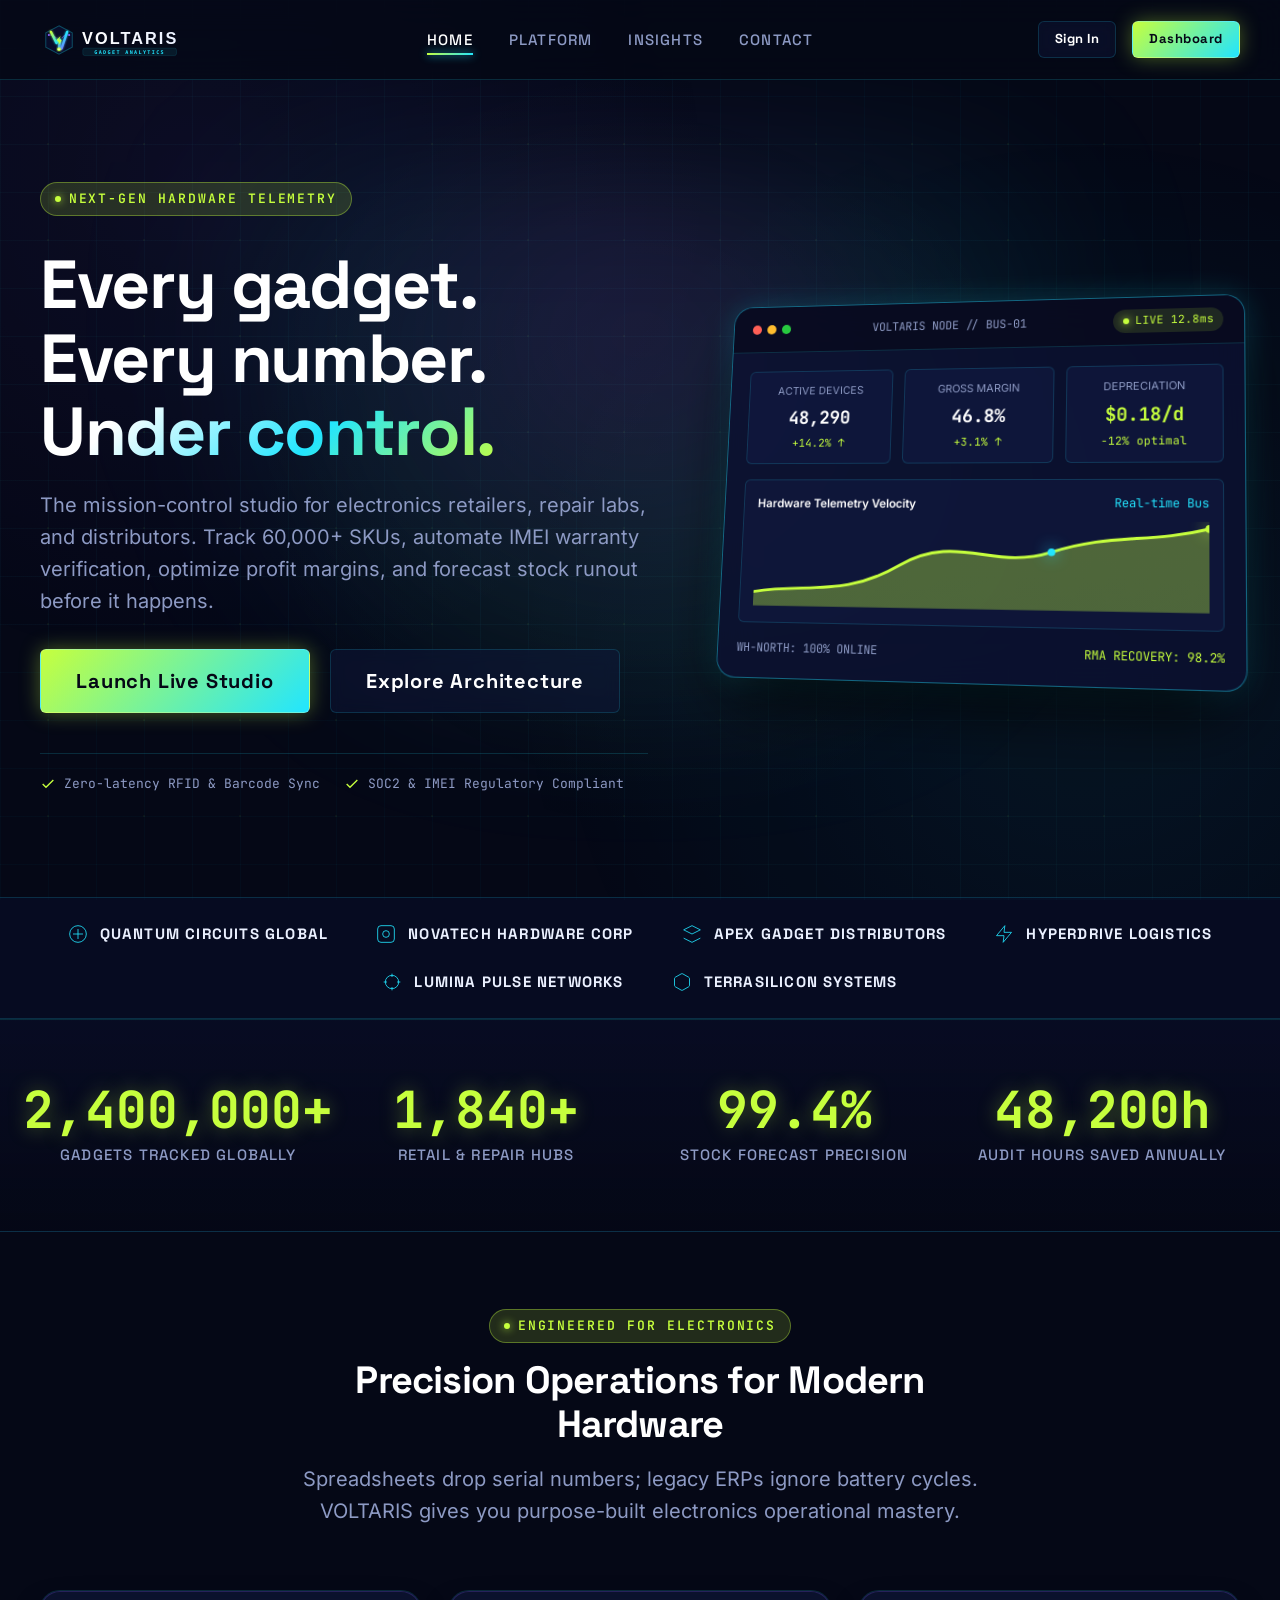
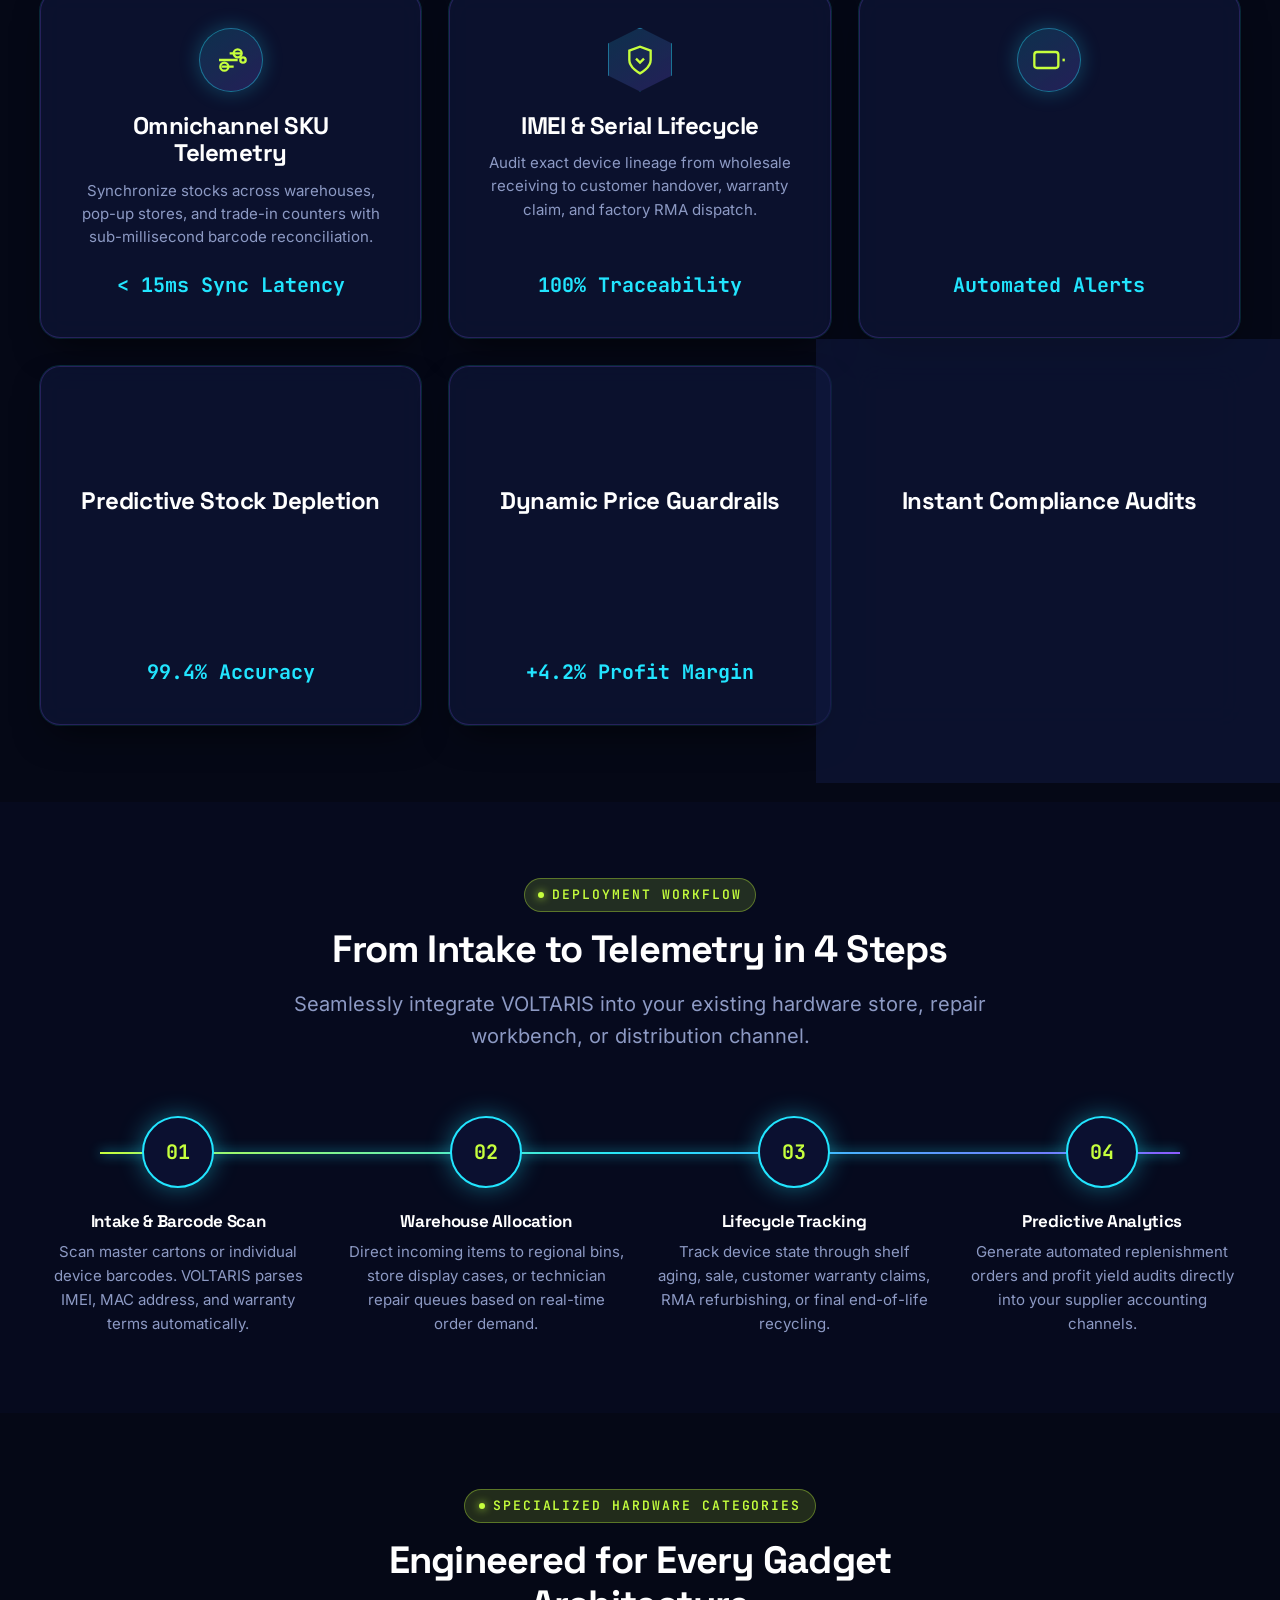
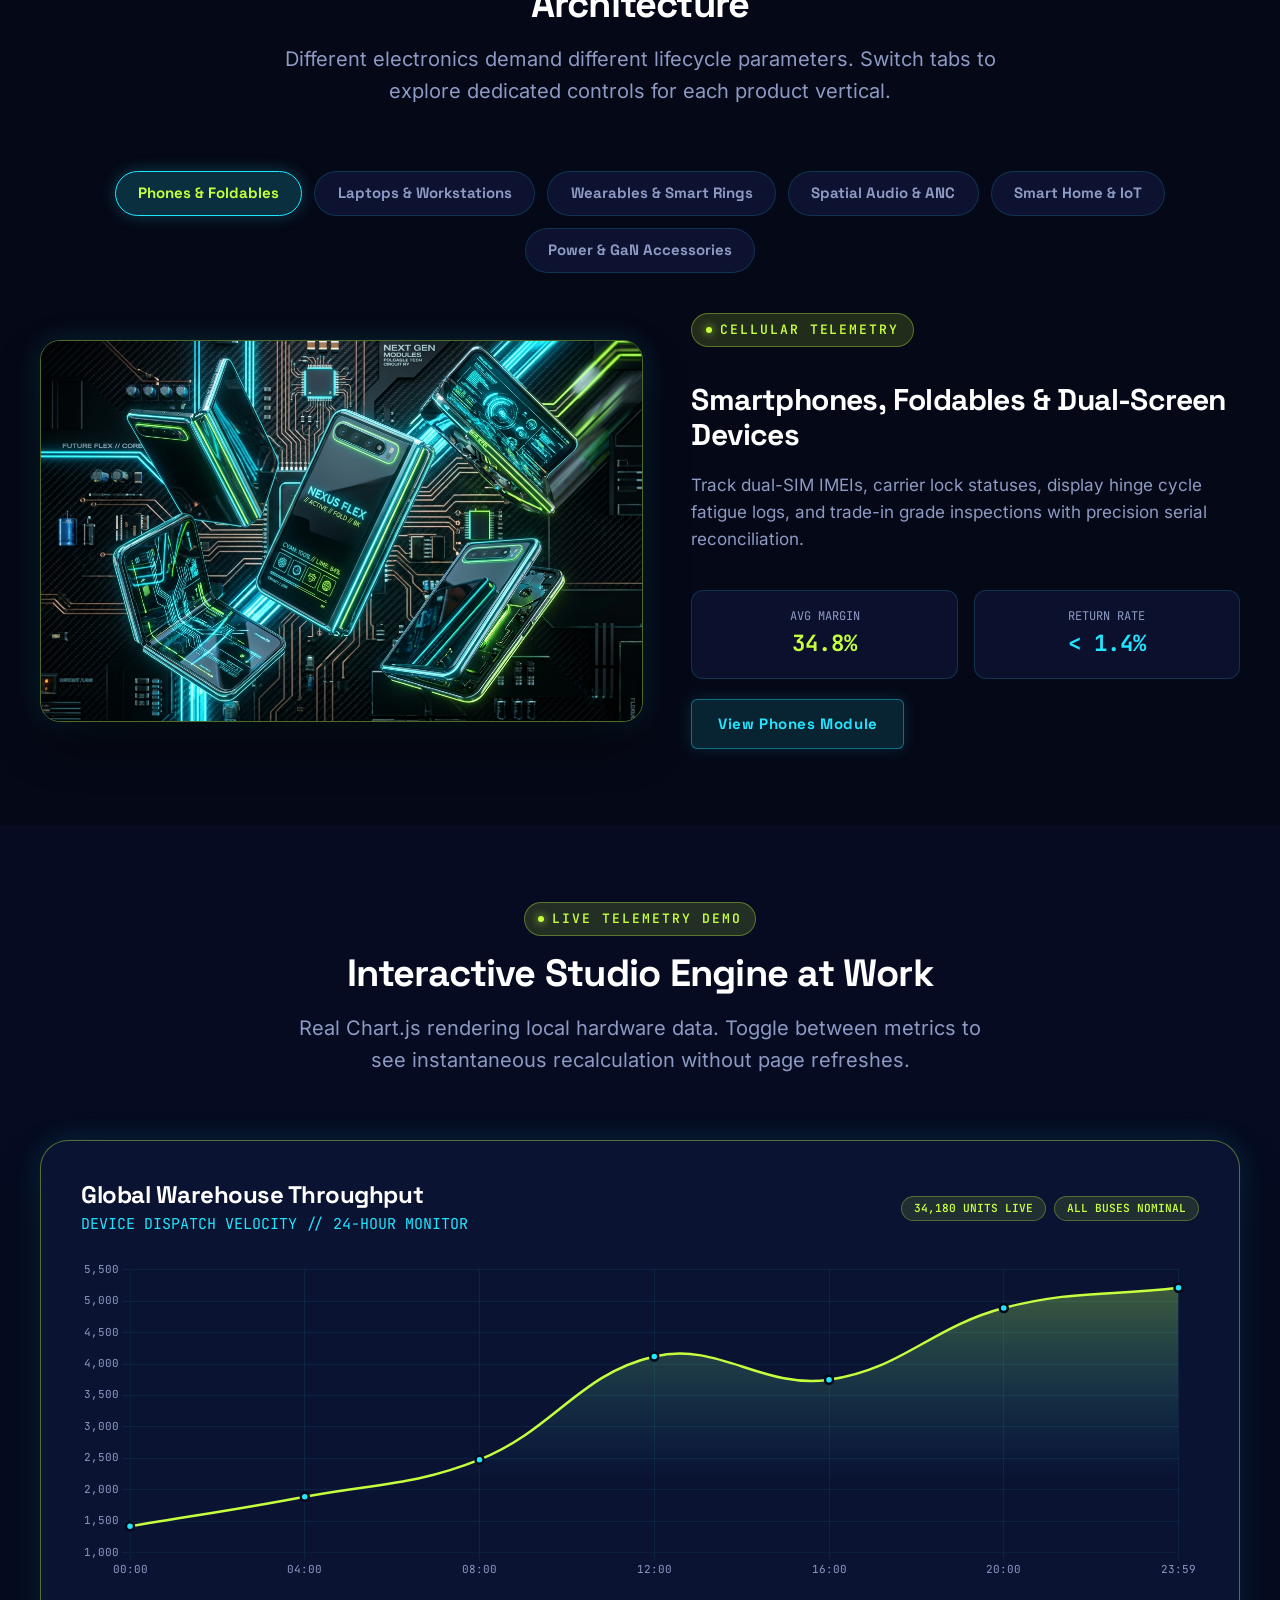
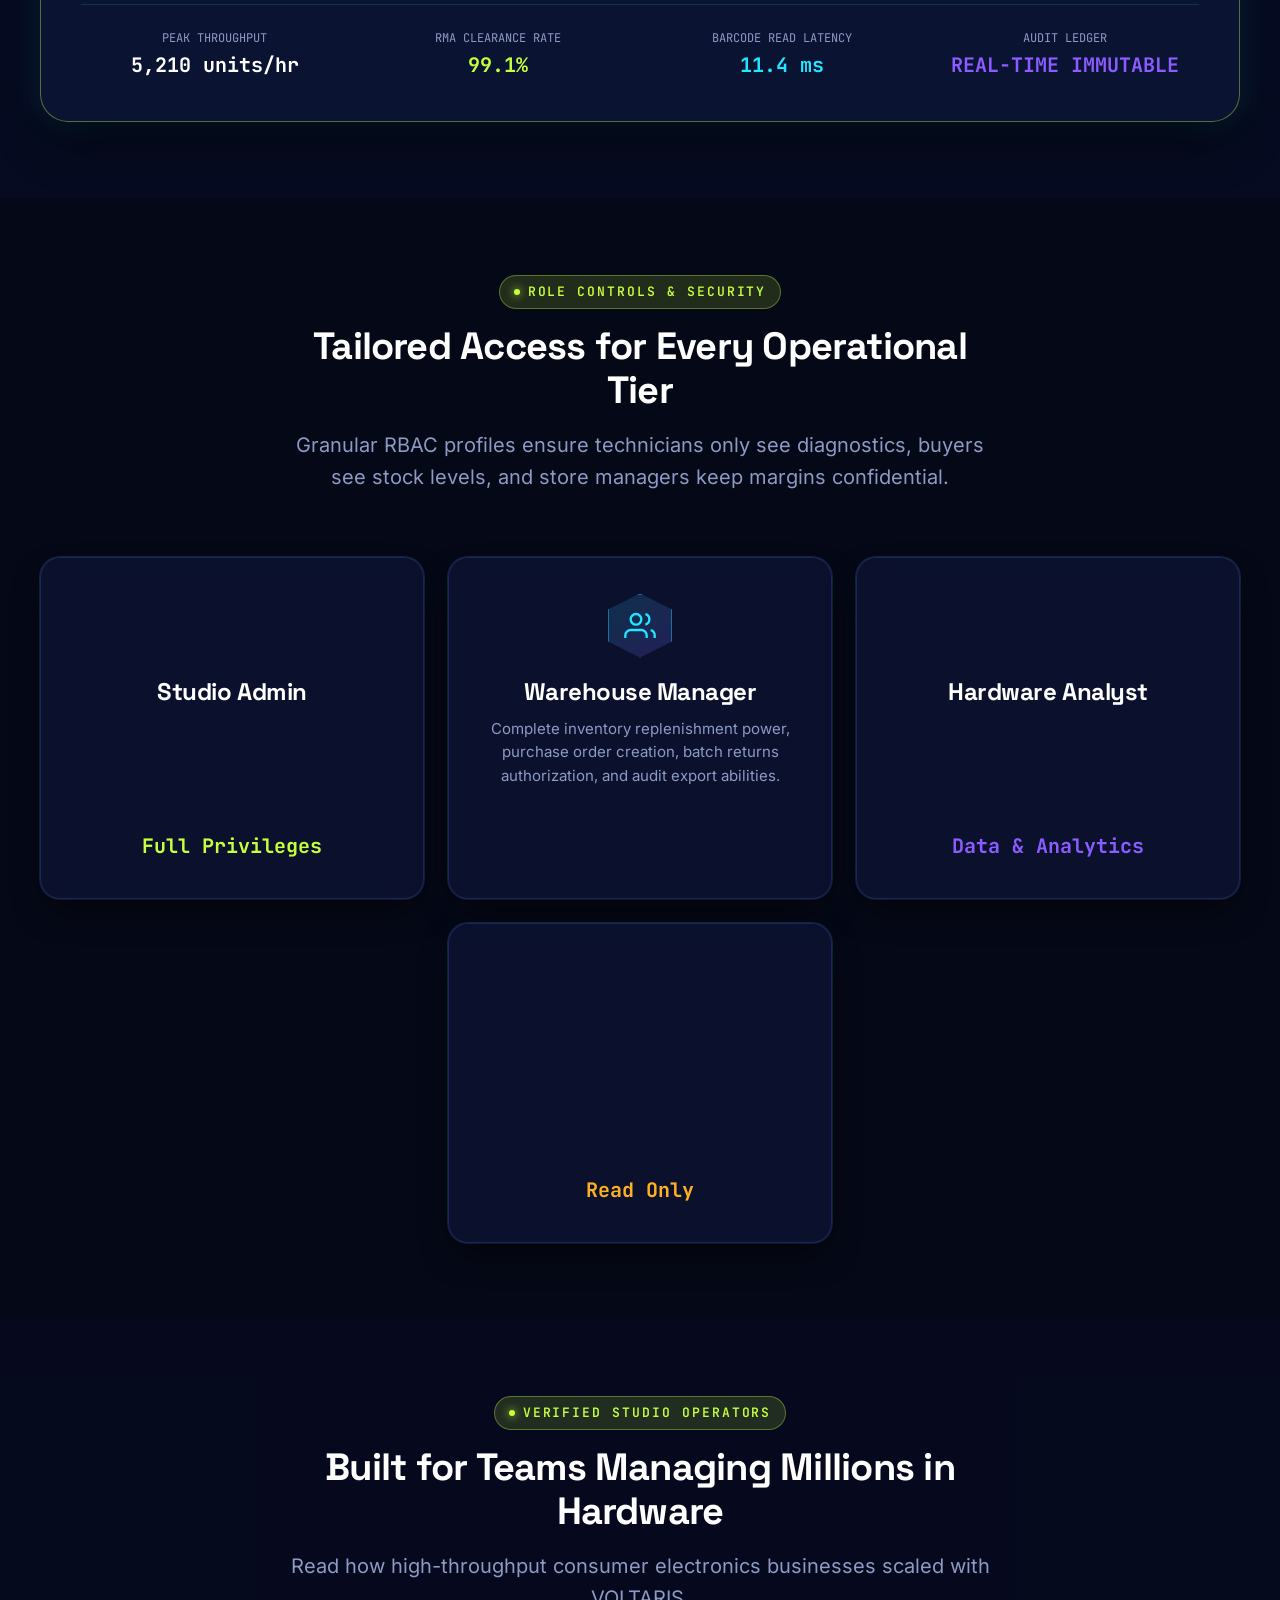
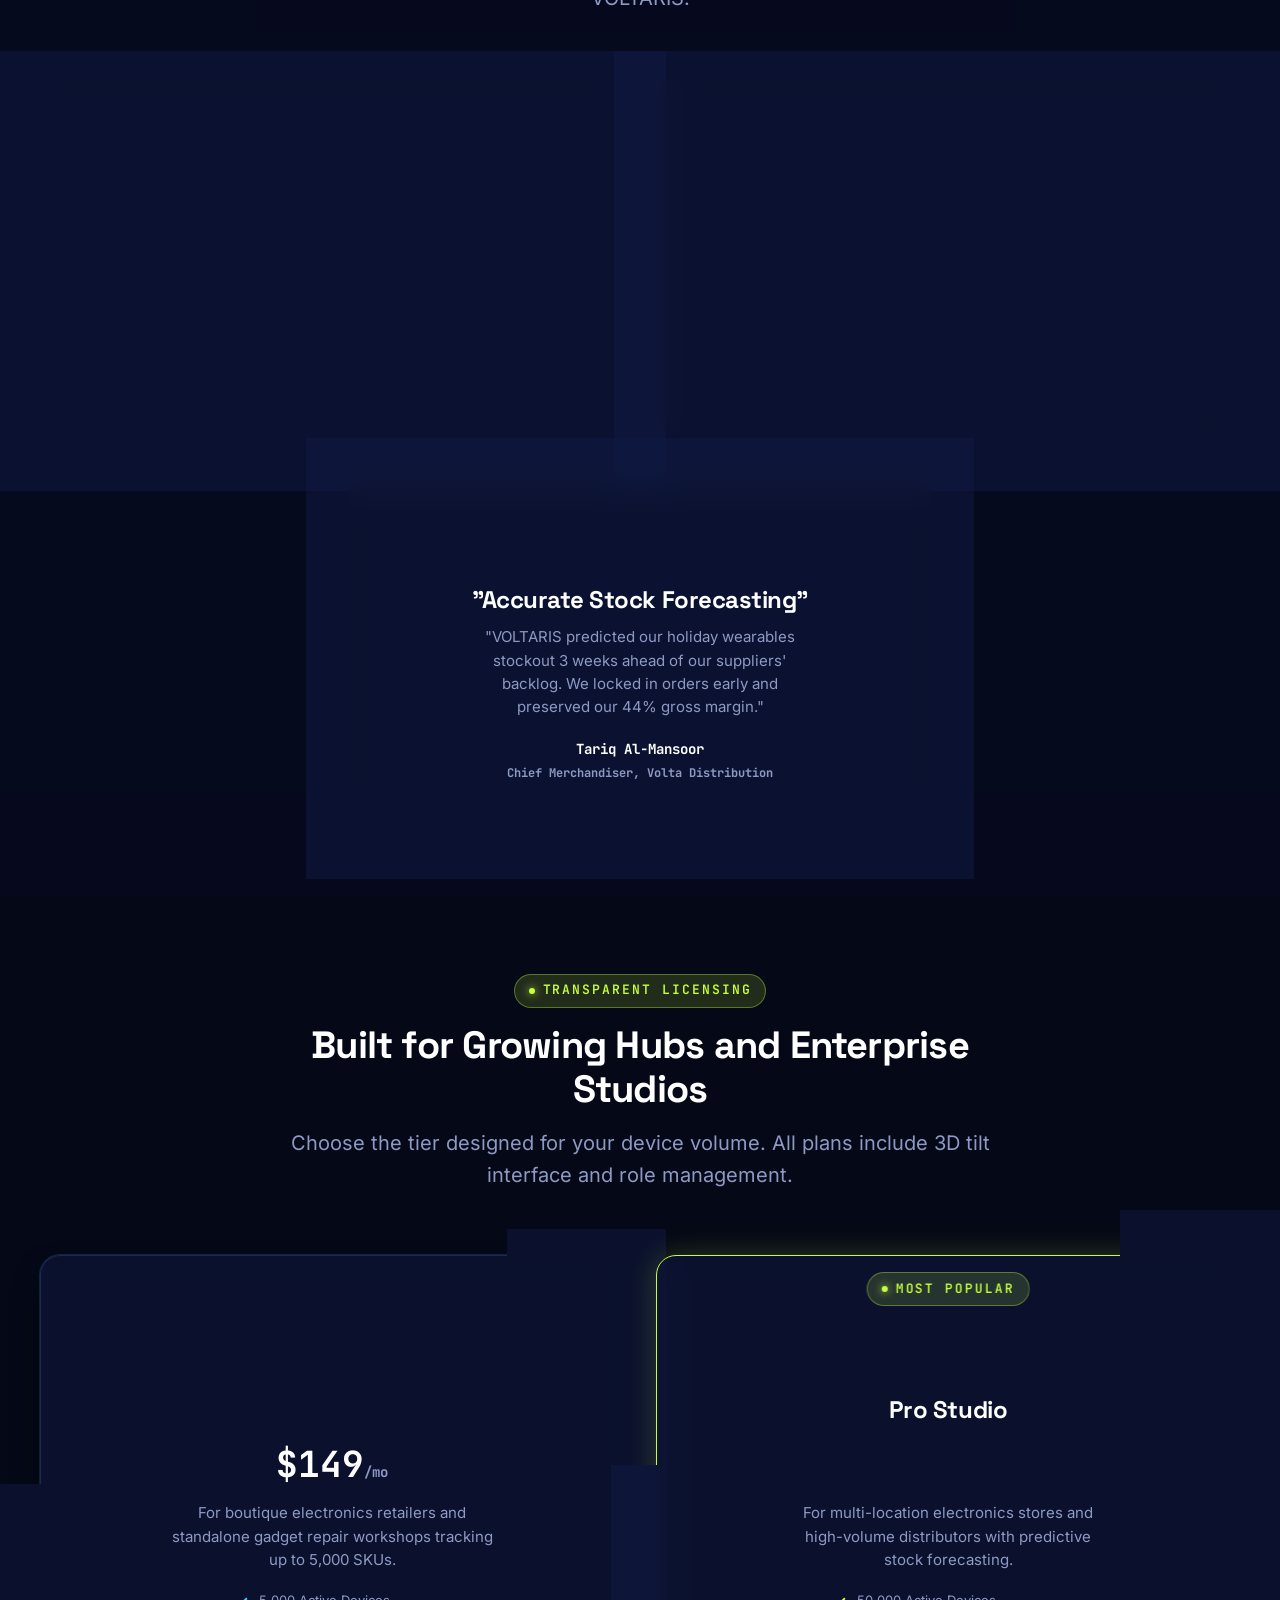
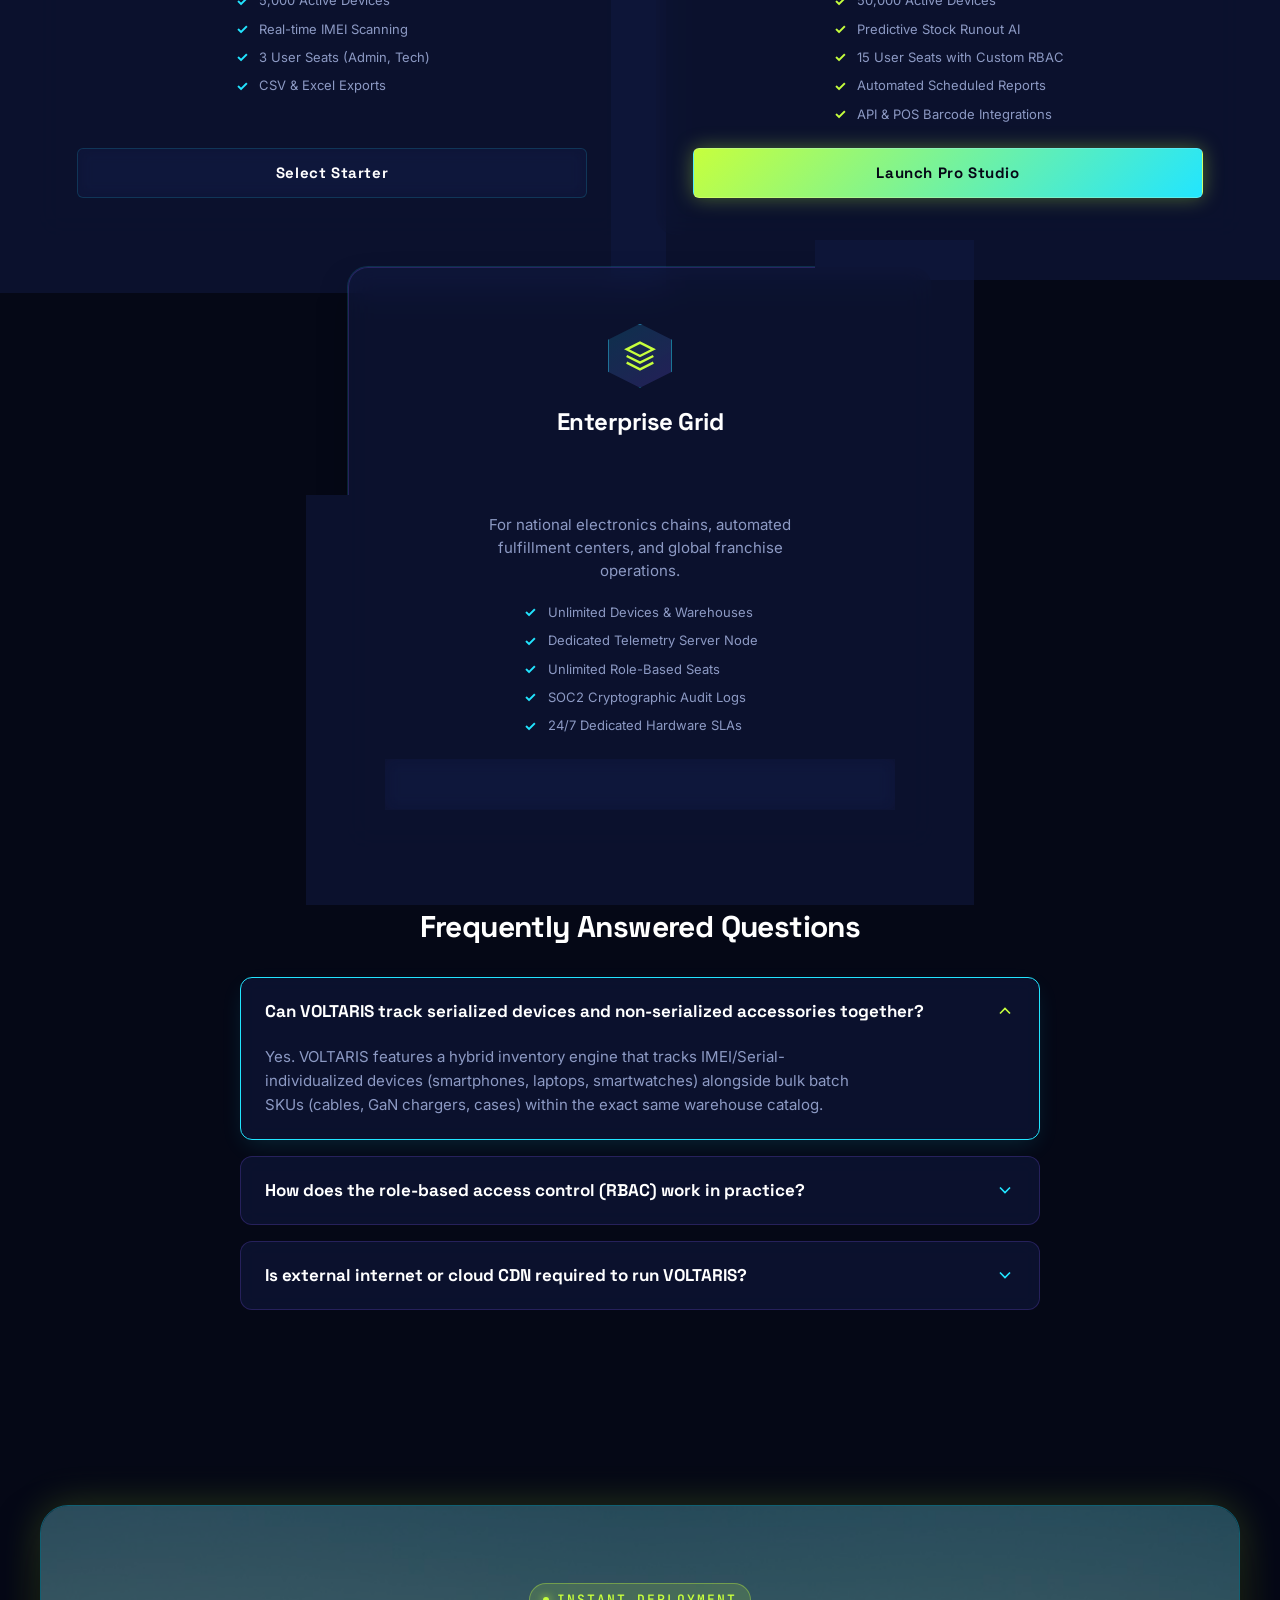
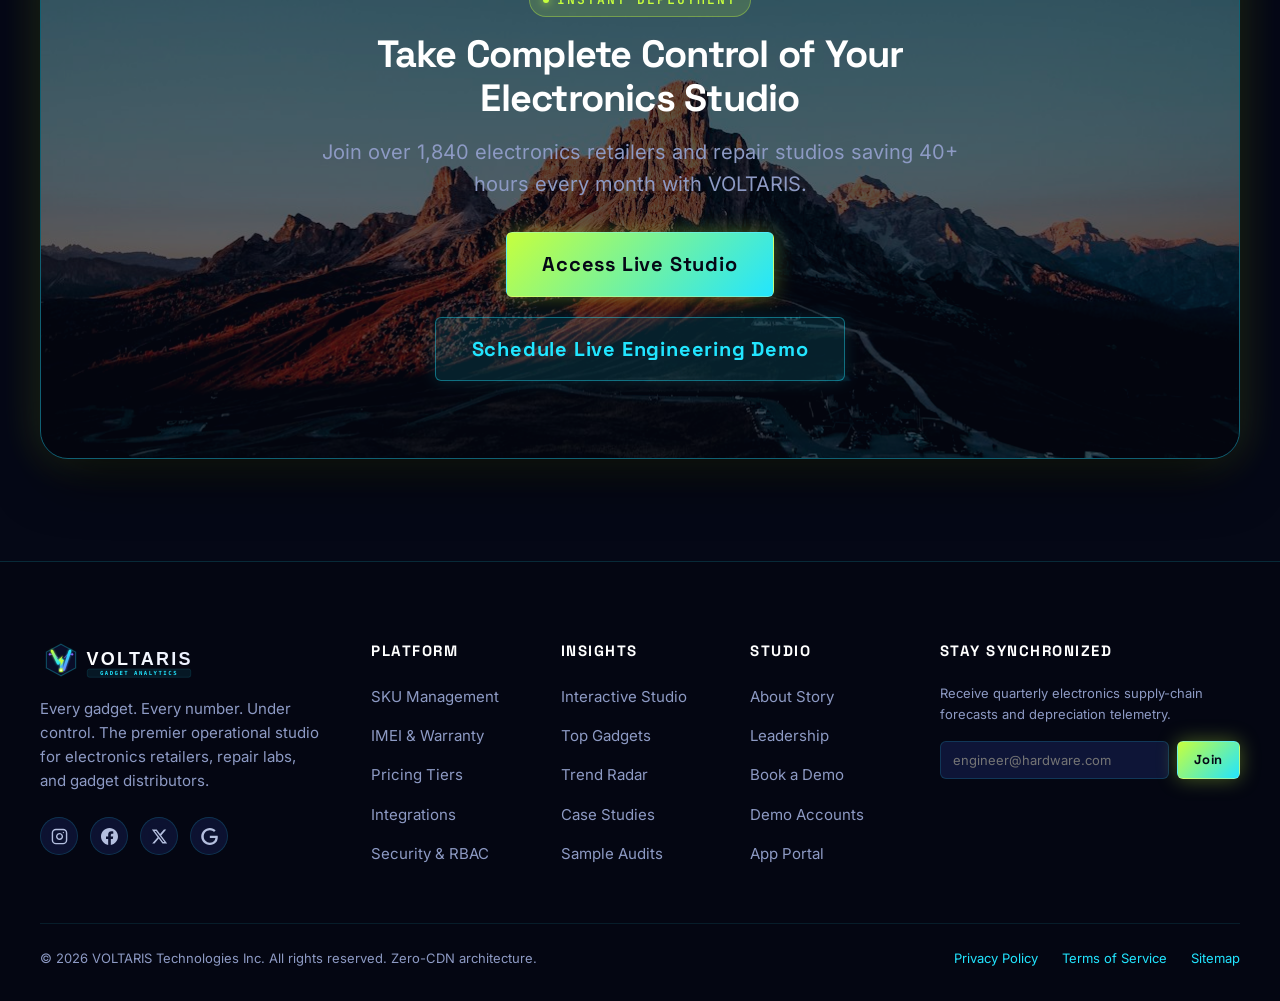
==== commit 8bd596eb: "2" ====
--- a/index.html
+++ b/index.html
@@ -725,11 +725,11 @@
                 <h3 class="tilt-card-title">Starter Studio</h3>
                 <div style="font-family:var(--font-mono); font-size:2.25rem; font-weight:700; color:var(--text-pure); margin-bottom:0.5rem;">$149<span style="font-size:0.875rem; color:var(--muted);">/mo</span></div>
                 <p class="tilt-card-desc">For boutique electronics retailers and standalone gadget repair workshops tracking up to 5,000 SKUs.</p>
-                <ul style="list-style:none; display:flex; flex-direction:column; gap:0.5rem; font-size:0.8125rem; color:var(--muted); margin-bottom:1.5rem; text-align:center;">
-                  <li>✓ 5,000 Active Devices</li>
-                  <li>✓ Real-time IMEI Scanning</li>
-                  <li>✓ 3 User Seats (Admin, Tech)</li>
-                  <li>✓ CSV & Excel Exports</li>
+                <ul class="pricing-features">
+                  <li><span class="pricing-tick">✓</span> <span>5,000 Active Devices</span></li>
+                  <li><span class="pricing-tick">✓</span> <span>Real-time IMEI Scanning</span></li>
+                  <li><span class="pricing-tick">✓</span> <span>3 User Seats (Admin, Tech)</span></li>
+                  <li><span class="pricing-tick">✓</span> <span>CSV & Excel Exports</span></li>
                 </ul>
                 <a href="login.html" class="btn btn-ghost" style="width:100%;">Select Starter</a>
               </div>
@@ -747,12 +747,12 @@
                 <h3 class="tilt-card-title">Pro Studio</h3>
                 <div style="font-family:var(--font-mono); font-size:2.25rem; font-weight:700; color:var(--volt); margin-bottom:0.5rem;">$389<span style="font-size:0.875rem; color:var(--muted);">/mo</span></div>
                 <p class="tilt-card-desc">For multi-location electronics stores and high-volume distributors with predictive stock forecasting.</p>
-                <ul style="list-style:none; display:flex; flex-direction:column; gap:0.5rem; font-size:0.8125rem; color:var(--muted); margin-bottom:1.5rem; text-align:center;">
-                  <li>✓ 50,000 Active Devices</li>
-                  <li>✓ Predictive Stock Runout AI</li>
-                  <li>✓ 15 User Seats with Custom RBAC</li>
-                  <li>✓ Automated Scheduled Reports</li>
-                  <li>✓ API & POS Barcode Integrations</li>
+                <ul class="pricing-features">
+                  <li><span class="pricing-tick">✓</span> <span>50,000 Active Devices</span></li>
+                  <li><span class="pricing-tick">✓</span> <span>Predictive Stock Runout AI</span></li>
+                  <li><span class="pricing-tick">✓</span> <span>15 User Seats with Custom RBAC</span></li>
+                  <li><span class="pricing-tick">✓</span> <span>Automated Scheduled Reports</span></li>
+                  <li><span class="pricing-tick">✓</span> <span>API & POS Barcode Integrations</span></li>
                 </ul>
                 <a href="login.html" class="btn btn-volt" style="width:100%;">Launch Pro Studio</a>
               </div>
@@ -768,12 +768,12 @@
                 <h3 class="tilt-card-title">Enterprise Grid</h3>
                 <div style="font-family:var(--font-mono); font-size:2.25rem; font-weight:700; color:var(--text-pure); margin-bottom:0.5rem;">$899<span style="font-size:0.875rem; color:var(--muted);">/mo</span></div>
                 <p class="tilt-card-desc">For national electronics chains, automated fulfillment centers, and global franchise operations.</p>
-                <ul style="list-style:none; display:flex; flex-direction:column; gap:0.5rem; font-size:0.8125rem; color:var(--muted); margin-bottom:1.5rem; text-align:center;">
-                  <li>✓ Unlimited Devices & Warehouses</li>
-                  <li>✓ Dedicated Telemetry Server Node</li>
-                  <li>✓ Unlimited Role-Based Seats</li>
-                  <li>✓ SOC2 Cryptographic Audit Logs</li>
-                  <li>✓ 24/7 Dedicated Hardware SLAs</li>
+                <ul class="pricing-features">
+                  <li><span class="pricing-tick">✓</span> <span>Unlimited Devices & Warehouses</span></li>
+                  <li><span class="pricing-tick">✓</span> <span>Dedicated Telemetry Server Node</span></li>
+                  <li><span class="pricing-tick">✓</span> <span>Unlimited Role-Based Seats</span></li>
+                  <li><span class="pricing-tick">✓</span> <span>SOC2 Cryptographic Audit Logs</span></li>
+                  <li><span class="pricing-tick">✓</span> <span>24/7 Dedicated Hardware SLAs</span></li>
                 </ul>
                 <a href="contact.html" class="btn btn-ghost" style="width:100%;">Contact Enterprise</a>
               </div>
--- a/assets/css/components.css
+++ b/assets/css/components.css
@@ -1000,6 +1000,52 @@
   transform: translateX(-50%);
   margin: 0 !important;
   white-space: nowrap;
+}
+
+/* Pricing features list: straight 1-by-1 tick alignment while centered as a block in the card */
+.pricing-features {
+  list-style: none;
+  display: flex;
+  flex-direction: column;
+  align-items: flex-start;
+  gap: 0.6rem;
+  font-size: 0.8125rem;
+  color: var(--muted);
+  margin-bottom: 1.5rem;
+  width: fit-content;
+  max-width: 100%;
+  margin-inline: auto;
+  padding: 0;
+  text-align: left;
+}
+
+.pricing-features li {
+  display: flex;
+  align-items: center;
+  gap: 0.6rem;
+  width: 100%;
+  text-align: left;
+  line-height: 1.45;
+}
+
+.pricing-tick {
+  color: var(--signal);
+  font-weight: 700;
+  font-size: 0.875rem;
+  line-height: 1;
+  width: 16px;
+  min-width: 16px;
+  display: inline-flex;
+  align-items: center;
+  justify-content: center;
+  flex-shrink: 0;
+}
+
+/* Pro / featured card neon volt tick marks */
+.pricing-grid .tilt-card[style*="border-color:var(--volt)"] .pricing-tick,
+.pricing-grid .tilt-card-wrapper:nth-child(2) .pricing-tick,
+.pricing-card-featured .pricing-tick {
+  color: var(--volt);
 }
 
 /* Push every CTA button to the bottom so buttons line up across cards */
--- a/assets/css/pages.css
+++ b/assets/css/pages.css
@@ -939,6 +939,117 @@
   color: #050816;
   border-color: var(--volt);
   font-weight: 700;
+}
+
+/* Password Input Wrapper with Eye Toggle */
+.password-input-wrapper {
+  position: relative;
+  width: 100%;
+  display: flex;
+  align-items: center;
+}
+
+.password-input-wrapper .form-input {
+  width: 100%;
+  padding-right: 2.75rem;
+}
+
+.password-toggle-btn {
+  position: absolute;
+  right: 0.75rem;
+  top: 50%;
+  transform: translateY(-50%);
+  background: transparent;
+  border: none;
+  cursor: pointer;
+  padding: 0.35rem;
+  display: inline-flex;
+  align-items: center;
+  justify-content: center;
+  color: var(--muted);
+  border-radius: var(--radius-sm);
+  transition: color var(--transition-fast), transform var(--transition-fast);
+}
+
+.password-toggle-btn:hover {
+  color: var(--signal);
+  transform: translateY(-50%) scale(1.1);
+}
+
+.password-toggle-btn:focus-visible {
+  outline: 2px solid var(--signal);
+  outline-offset: 2px;
+  color: var(--signal);
+}
+
+.password-toggle-btn svg {
+  width: 18px;
+  height: 18px;
+  display: block;
+  pointer-events: none;
+}
+
+/* Social Authentication Options & Divider */
+.auth-divider {
+  display: flex;
+  align-items: center;
+  text-align: center;
+  margin-block: 1.5rem 1.25rem;
+  color: var(--muted);
+  font-size: 0.75rem;
+  font-family: var(--font-mono);
+  text-transform: uppercase;
+  letter-spacing: 0.05em;
+}
+
+.auth-divider::before,
+.auth-divider::after {
+  content: '';
+  flex: 1;
+  border-bottom: 1px solid var(--border-line);
+}
+
+.auth-divider span {
+  padding-inline: 0.85rem;
+}
+
+.auth-social-grid {
+  display: grid;
+  grid-template-columns: 1fr 1fr;
+  gap: 0.75rem;
+  margin-bottom: 1.5rem;
+}
+
+.btn-auth-social {
+  display: inline-flex;
+  align-items: center;
+  justify-content: center;
+  gap: 0.65rem;
+  padding: 0.7rem 1rem;
+  border-radius: var(--radius-sm);
+  background: rgba(18, 26, 66, 0.45);
+  border: 1px solid var(--border-line);
+  color: var(--text-pure);
+  font-family: var(--font-heading);
+  font-size: 0.8125rem;
+  font-weight: 600;
+  cursor: pointer;
+  transition: all var(--transition-fast);
+  backdrop-filter: blur(8px);
+}
+
+.btn-auth-social:hover {
+  background: rgba(34, 229, 255, 0.12);
+  border-color: var(--signal);
+  color: #fff;
+  transform: translateY(-2px);
+  box-shadow: 0 4px 15px rgba(0, 0, 0, 0.3), 0 0 15px rgba(34, 229, 255, 0.2);
+}
+
+.btn-auth-social svg {
+  width: 18px;
+  height: 18px;
+  flex-shrink: 0;
 }
 
 /* --------------------------------------------------------------------------
